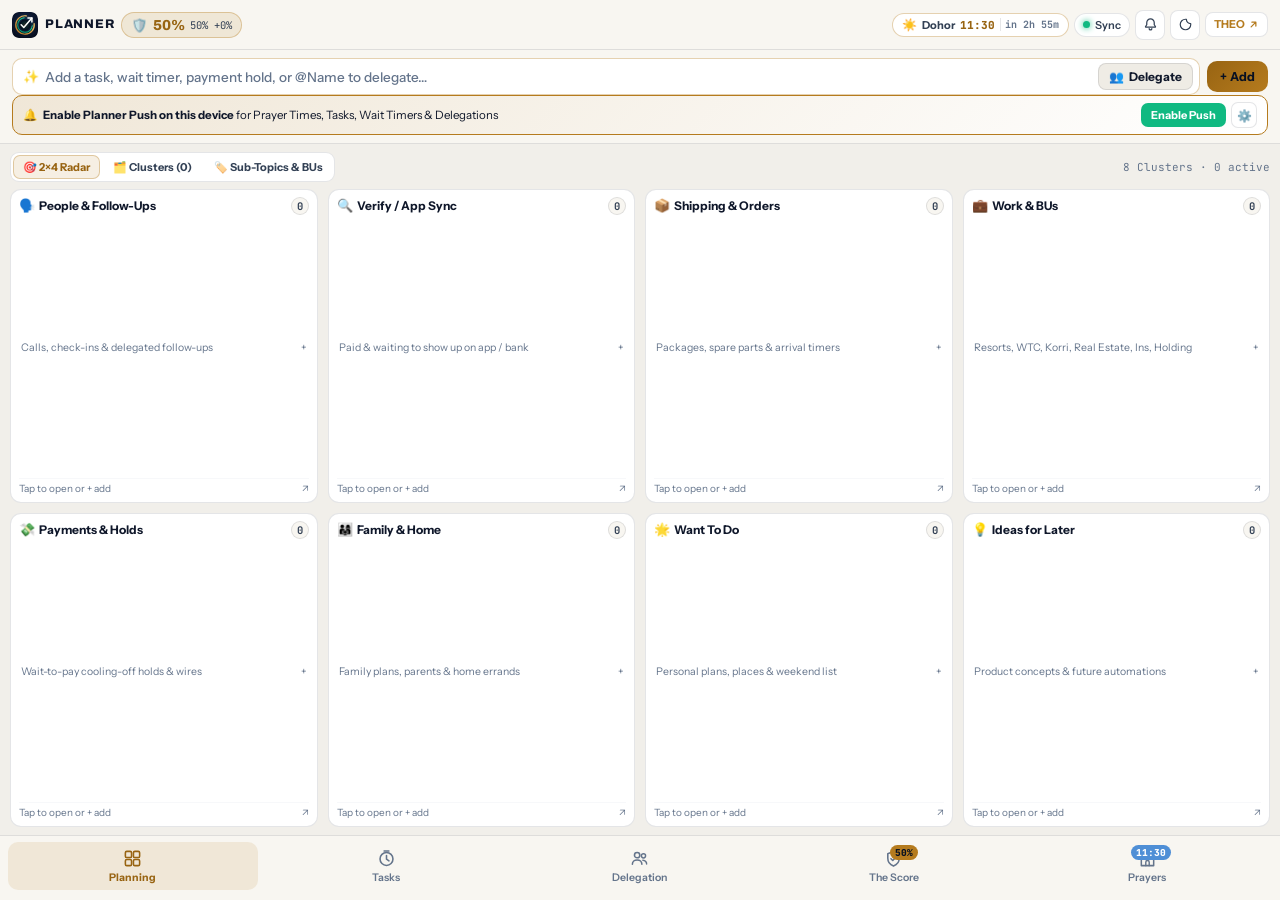
==== index.html @ 639e79af "v15: user-friendly Delegate sheet & button, remove top score habit strip, purge demo roster & sample" ====
<!doctype html>
<html lang="en" data-theme="light">
<head>
  <meta charset="utf-8">
  <meta name="viewport" content="width=device-width,initial-scale=1,maximum-scale=1,user-scalable=no,viewport-fit=cover">
  <meta name="theme-color" content="#F8F6F1" id="meta-theme-color">
  <meta name="apple-mobile-web-app-capable" content="yes">
  <meta name="apple-mobile-web-app-status-bar-style" content="black-translucent">
  <meta name="apple-mobile-web-app-title" content="Planner">
  <meta name="description" content="Planner — Standalone Executive &amp; Personal PWA for Planning, Tasks &amp; Wait Timers, BHFIRMS Delegation, Daily 100% Score &amp; Shia Prayer Times.">
  <title>Planner — Planning, Tasks, Delegation, Score &amp; Prayer Times</title>
  <link rel="manifest" href="manifest.json?v=15">
  <link rel="icon" type="image/svg+xml" href="icon.svg?v=15">
  <link rel="apple-touch-icon" href="icon-180.png?v=15">
  <link rel="preconnect" href="https://fonts.googleapis.com">
  <link rel="preconnect" href="https://fonts.gstatic.com" crossorigin>
  <link href="https://fonts.googleapis.com/css2?family=Archivo:wght@700;800&family=Instrument+Sans:wght@400;500;600;700&family=JetBrains+Mono:wght@400;500;600&display=swap" rel="stylesheet">
  <link rel="stylesheet" href="css/command.css?v=15">
  <script id="pre">
    (() => {
      try {
        const d = document.documentElement;
        const t = localStorage.getItem('theo_cmd_theme_v2') === 'dark' ? 'dark' : 'light';
        d.setAttribute('data-theme', t);
        const m = document.getElementById('meta-theme-color');
        if (m) m.setAttribute('content', t === 'light' ? '#F8F6F1' : '#0B162C');
        if ((window.navigator && window.navigator.standalone) || (window.matchMedia && window.matchMedia('(display-mode: standalone)').matches)) {
          d.classList.add('ios-standalone');
        }
      } catch (e) {}
    })();
  </script>
</head>
<body>
  <!-- ISOLATED STAFF DELEGATION PORTAL (Only shown when opened with ?task=...&token=...) -->
  <div id="staff-portal-root" class="staff-portal-root" hidden></div>

  <!-- EXECUTIVE OWNER APP SHELL -->
  <div id="owner-app-shell" class="cmd-shell">
    <!-- Pinned Top HUD Ribbon -->
    <header class="hud-ribbon" id="hud-ribbon">
      <div class="hud-left">
        <img src="icon.svg?v=15" alt="Planner" class="hud-logo">
        <div class="hud-brand-copy">
          <span class="hud-brand-name">PLANNER</span>
        </div>
        <button type="button" class="hud-score-pill" id="hud-score-btn" title="Tap to open The Score (100-Point Discipline Ledger)">
          <span class="hud-shield">🛡️</span>
          <strong class="hud-score-val tabular" id="hud-score-val">50%</strong>
          <span class="hud-score-delta tabular" id="hud-score-delta">Base 50%</span>
        </button>
      </div>

      <div class="hud-right">
        <button type="button" class="hud-prayer-pill" id="btn-prayer-hud" title="Open Shia Prayer Times (Fajr, Dohor, Maghrib) &amp; Location Alerts">
          <span class="prayer-hud-icon" id="prayer-hud-icon">🕌</span>
          <span class="prayer-hud-name" id="prayer-hud-name">Prayer</span>
          <strong class="prayer-hud-time tabular" id="prayer-hud-time">--:--</strong>
          <span class="prayer-hud-cd tabular" id="prayer-hud-cd"></span>
        </button>
        <button type="button" class="hud-sync-pill" id="btn-sync-now" title="Sync with Cloud Relay &amp; Workstation Bridge">
          <span class="sync-dot" id="sync-dot"></span>
          <span id="sync-label">Sync</span>
        </button>
        <button type="button" class="hud-icon-btn" id="btn-push-toggle" title="Enable Lock-Screen Web Push Notifications for Planner" aria-label="Push Notifications">
          <svg viewBox="0 0 20 20"><path d="M10 2.5a5 5 0 0 0-5 5v2.8l-1.6 2.4a.6.6 0 0 0 .5.9h12.2a.6.6 0 0 0 .5-.9L15 10.3V7.5a5 5 0 0 0-5-5zm-1.8 13a1.8 1.8 0 0 0 3.6 0" fill="none" stroke="currentColor" stroke-width="1.65" stroke-linecap="round" stroke-linejoin="round"/></svg>
          <span class="push-dot" id="push-dot" hidden></span>
        </button>
        <button type="button" class="hud-icon-btn" id="btn-theme-toggle" title="Toggle Dark / Light Theme" aria-label="Toggle Theme">
          <svg viewBox="0 0 20 20"><path d="M10 3a7 7 0 1 0 7 7c0-.4-.04-.8-.1-1.2A5.5 5.5 0 0 1 11.2 3.1C10.8 3.04 10.4 3 10 3z" fill="none" stroke="currentColor" stroke-width="1.6" stroke-linejoin="round"/></svg>
        </button>
        <a href="https://husseinbdeir.github.io/theo/" target="_blank" rel="noopener" class="hud-theo-link" id="link-theo-workbench" title="Open THEO AI Session Workbench (separate PWA)">
          <span>THEO</span>
          <svg viewBox="0 0 14 14"><path d="M4 10l6-6M5 4h5v5" fill="none" stroke="currentColor" stroke-width="1.6" stroke-linecap="round" stroke-linejoin="round"/></svg>
        </a>
      </div>
    </header>

    <!-- Pinned Single-Line Universal Brain-Dump & Delegate Bar -->
    <section class="capture-bar-wrap" id="capture-bar-wrap">
      <form class="capture-form" id="capture-form" autocomplete="off">
        <div class="capture-input-shell">
          <span class="capture-spark">✨</span>
          <input
            type="text"
            id="capture-input"
            class="capture-input"
            placeholder="Add a task, wait timer, payment hold, or @Name to delegate…"
          >
          <div class="capture-delegate-group" id="capture-delegate-group">
            <button type="button" class="capture-delegate-btn" id="btn-pick-assignee" title="Delegate task to someone">
              <span id="capture-assignee-icon">👥</span>
              <span id="capture-assignee-label">Delegate</span>
            </button>
            <button type="button" class="capture-delegate-clear" id="btn-clear-assignee" title="Clear selected person" aria-label="Clear assignee" hidden>✕</button>
          </div>
        </div>
        <button type="submit" class="capture-submit-btn" id="capture-submit-btn">+ Add</button>
      </form>

      <!-- Collapsible Live AI Auto-Classifier Drawer (Zero height when input is empty) -->
      <div class="live-advisor-drawer" id="live-advisor-drawer" hidden></div>

      <!-- Compact 1-Tap Device Push Activation Banner (Only shown when this device has not armed Planner Push yet) -->
      <div class="planner-push-banner" id="planner-push-banner" hidden>
        <div class="planner-push-banner-copy">
          <span>🔔</span>
          <span><strong>Enable Planner Push on this device</strong> for Prayer Times, Tasks, Wait Timers &amp; Delegations</span>
        </div>
        <div class="planner-push-banner-actions">
          <button type="button" class="planner-push-activate-btn" id="btn-banner-enable-push">Enable Push</button>
          <button type="button" class="planner-push-center-btn" id="btn-banner-notif-center" title="Open Notification Control Center">⚙️</button>
        </div>
      </div>
    </section>

    <!-- Main Viewport Stage (5 Dedicated Pillars) -->
    <main class="cmd-stage" id="cmd-stage">
      <!-- TAB 1: PLANNING (2x4 Zero-Scroll 8-Cluster Bento Radar + Cluster/Sub-Topic Board) -->
      <section class="cmd-view active" id="view-planning" data-view="planning"></section>

      <!-- TAB 2: TASKS (All Active Tasks, Ready Now, Wait Timers, Verify, Shipping, Payment Holds, Recurring, Ideas) -->
      <section class="cmd-view" id="view-tasks" data-view="tasks" hidden></section>

      <!-- TAB 3: DELEGATION (BHFIRMS Organizational Delegation, Team Roster & Live WhatsApp Status Matrix) -->
      <section class="cmd-view" id="view-delegated" data-view="delegated" hidden></section>

      <!-- TAB 4: THE SCORE (Daily 100-Point Personal Discipline Ledger — 5 Do's & 5 Don'ts starting at 50% + 7-Day Trend) -->
      <section class="cmd-view" id="view-score" data-view="score" hidden></section>

      <!-- TAB 5: PRAYING TIMES (Dedicated Shia Ja'fari Astronomical Prayer Times — Fajr, Dohor, Maghrib, GPS & 7-Day Schedule) -->
      <section class="cmd-view" id="view-prayers" data-view="prayers" hidden></section>
    </main>

    <!-- Dedicated 5-Tab Bottom Navigation Dock (Planning · Tasks · Delegation · The Score · Prayers) -->
    <nav class="cmd-bottom-dock" id="cmd-bottom-dock" aria-label="Primary Command Navigation">
      <button type="button" class="cmd-dock-btn active" data-tab="planning">
        <svg viewBox="0 0 20 20"><rect x="2.5" y="2.5" width="6.5" height="6.5" rx="1.5" fill="none" stroke="currentColor" stroke-width="1.65"/><rect x="11" y="2.5" width="6.5" height="6.5" rx="1.5" fill="none" stroke="currentColor" stroke-width="1.65"/><rect x="2.5" y="11" width="6.5" height="6.5" rx="1.5" fill="none" stroke="currentColor" stroke-width="1.65"/><rect x="11" y="11" width="6.5" height="6.5" rx="1.5" fill="none" stroke="currentColor" stroke-width="1.65"/></svg>
        <span>Planning</span>
        <span class="dock-pill brass tabular" id="dock-badge-planning" hidden>0</span>
      </button>
      <button type="button" class="cmd-dock-btn" data-tab="tasks">
        <svg viewBox="0 0 20 20"><circle cx="10" cy="10.5" r="6.8" fill="none" stroke="currentColor" stroke-width="1.65"/><path d="M10 6.8v3.9l2.6 1.8M7.5 2.2h5" fill="none" stroke="currentColor" stroke-width="1.65" stroke-linecap="round"/></svg>
        <span>Tasks</span>
        <span class="dock-pill amber tabular" id="dock-badge-tasks" hidden>0</span>
      </button>
      <button type="button" class="cmd-dock-btn" data-tab="delegated">
        <svg viewBox="0 0 20 20"><circle cx="7.5" cy="6.5" r="2.8" fill="none" stroke="currentColor" stroke-width="1.65"/><path d="M2.5 16c0-2.6 2.2-4.5 5-4.5s5 1.9 5 4.5" fill="none" stroke="currentColor" stroke-width="1.65" stroke-linecap="round"/><circle cx="14.2" cy="7.2" r="2.2" fill="none" stroke="currentColor" stroke-width="1.5"/><path d="M13.5 11.8c2.2.3 4 1.8 4 4" fill="none" stroke="currentColor" stroke-width="1.5" stroke-linecap="round"/></svg>
        <span>Delegation</span>
        <span class="dock-pill emerald tabular" id="dock-badge-delegated" hidden>0</span>
      </button>
      <button type="button" class="cmd-dock-btn" data-tab="score">
        <svg viewBox="0 0 20 20"><path d="M10 2.5l6 2.5v4.8c0 4.2-2.6 6.9-6 8.2-3.4-1.3-6-4-6-8.2V5l6-2.5z" fill="none" stroke="currentColor" stroke-width="1.65" stroke-linejoin="round"/><path d="M7.3 10.2l1.9 1.9 3.6-3.7" fill="none" stroke="currentColor" stroke-width="1.65" stroke-linecap="round" stroke-linejoin="round"/></svg>
        <span>The Score</span>
        <span class="dock-pill brass tabular" id="dock-badge-score">50%</span>
      </button>
      <button type="button" class="cmd-dock-btn" data-tab="prayers">
        <svg viewBox="0 0 20 20"><path d="M10 2.5c2.2 2 3.8 3.9 3.8 5.8v2.2h2.7v7H3.5v-7h2.7V8.3C6.2 6.4 7.8 4.5 10 2.5z" fill="none" stroke="currentColor" stroke-width="1.6" stroke-linejoin="round"/><path d="M8.2 17.5v-3.6a1.8 1.8 0 0 1 3.6 0v3.6" fill="none" stroke="currentColor" stroke-width="1.5" stroke-linecap="round"/></svg>
        <span>Prayers</span>
        <span class="dock-pill steel tabular" id="dock-badge-prayers">--:--</span>
      </button>
    </nav>
  </div>

  <!-- Slide-Up Sheet Modal (Cluster Drilldown & Team Roster Manager) -->
  <div class="sheet-backdrop" id="sheet-backdrop" hidden>
    <div class="sheet-dialog" id="sheet-dialog">
      <div class="sheet-header">
        <div class="sheet-title-wrap" id="sheet-title-wrap"></div>
        <button type="button" class="sheet-close-btn" id="sheet-close-btn">✕</button>
      </div>
      <div class="sheet-body" id="sheet-body"></div>
    </div>
  </div>

  <!-- Toast Stack -->
  <div class="toast-stack" id="toast-stack" aria-live="polite"></div>

  <script src="js/endpoints.js?v=15"></script>
  <script src="js/app.js?v=15"></script>
</body>
</html>
---- css/command.css ----
/* ============================================================================
   THEO COMMAND — ZERO-SCROLL EXECUTIVE RADAR, DELEGATION & 100% DISCIPLINE
   ============================================================================ */

:root,
html[data-theme="light"] {
  --bg-deep: #F1EFEA;
  --bg-ink: #F8F6F1;
  --bg-card: #FFFFFF;
  --bg-elevated: #EFECE5;
  --bg-glass: rgba(255, 255, 255, 0.94);
  --text-primary: #0F172A;
  --text-secondary: #334155;
  --text-muted: #64748B;
  --brass: #B57B1E;
  --brass-bright: #986412;
  --brass-glow: rgba(181, 123, 30, 0.12);
  --emerald: #10B981;
  --emerald-soft: rgba(16, 185, 129, 0.16);
  --amber: #F59E0B;
  --amber-soft: rgba(245, 158, 11, 0.16);
  --crimson: #EF4444;
  --crimson-soft: rgba(239, 68, 68, 0.16);
  --steel: #4F8FD6;
  --steel-soft: rgba(79, 143, 214, 0.16);
  --purple: #A855F7;
  --border-subtle: rgba(15, 23, 42, 0.11);
  --border-strong: rgba(181, 123, 30, 0.35);
  --shadow-sm: 0 2px 10px rgba(15, 23, 42, 0.06);
  --shadow-lg: 0 12px 32px rgba(15, 23, 42, 0.15);
  --dock-h: 76px;
}

html[data-theme="dark"] {
  --bg-deep: #060D1C;
  --bg-ink: #0B162C;
  --bg-card: #101F3C;
  --bg-elevated: #16294D;
  --bg-glass: rgba(16, 31, 60, 0.92);
  --text-primary: #F8FAFC;
  --text-secondary: #CBD5E1;
  --text-muted: #7E92B2;
  --brass: #D9A54A;
  --brass-bright: #F2C46D;
  --brass-glow: rgba(217, 165, 74, 0.16);
  --border-subtle: rgba(148, 163, 184, 0.14);
  --border-strong: rgba(217, 165, 74, 0.36);
  --shadow-sm: 0 4px 14px rgba(0, 0, 0, 0.28);
  --shadow-lg: 0 14px 38px rgba(0, 0, 0, 0.48);
}

*, *::before, *::after {
  box-sizing: border-box;
  margin: 0;
  padding: 0;
  -webkit-tap-highlight-color: transparent;
}

[hidden], .hidden {
  display: none !important;
}

html, body {
  width: 100%;
  height: 100vh;
  min-height: 100vh;
  overflow: hidden;
  background: var(--bg-ink);
  color: var(--text-primary);
  font-family: 'Instrument Sans', -apple-system, BlinkMacSystemFont, sans-serif;
  font-size: 14px;
  line-height: 1.35;
  -webkit-font-smoothing: antialiased;
}

@media not all and (display-mode: standalone) {
  html:not(.ios-standalone),
  html:not(.ios-standalone) body,
  html:not(.ios-standalone) .cmd-shell {
    height: 100dvh;
    min-height: 100dvh;
  }
}

html.ios-standalone,
html.ios-standalone body,
html.ios-standalone .cmd-shell {
  height: 100vh !important;
  min-height: 100vh !important;
  max-height: 100vh !important;
}

button, input, select, textarea {
  font-family: inherit;
  color: inherit;
  background: none;
  border: none;
  outline: none;
}

button {
  cursor: pointer;
}

.tabular, .mono {
  font-family: 'JetBrains Mono', ui-monospace, monospace;
  font-variant-numeric: tabular-nums;
}

/* ============================================================================
   FULL-BLEED SHELL & PINNED 52PX TOP DISCIPLINE HUD RIBBON
   ============================================================================ */

.cmd-shell {
  position: fixed;
  top: 0;
  left: 0;
  right: 0;
  width: 100%;
  height: 100vh;
  min-height: 100vh;
  display: flex;
  flex-direction: column;
  background: var(--bg-deep);
  overflow: hidden;
}

.hud-ribbon {
  flex: 0 0 auto;
  min-height: 50px;
  padding: max(6px, env(safe-area-inset-top, 6px)) 12px 6px 12px;
  background: var(--bg-ink);
  border-bottom: 1px solid var(--border-subtle);
  display: flex;
  align-items: center;
  justify-content: space-between;
  gap: 8px;
  z-index: 20;
}

.hud-left {
  display: flex;
  align-items: center;
  gap: 7px;
  flex-shrink: 0;
}

.hud-logo {
  width: 26px;
  height: 26px;
  border-radius: 7px;
}

.hud-brand-copy {
  display: inline-flex;
  align-items: center;
}

.hud-brand-name {
  font-family: 'Archivo', sans-serif;
  font-size: 12.5px;
  font-weight: 800;
  letter-spacing: 0.06em;
  color: var(--text-primary);
}

@media (max-width: 720px) {
  .hud-brand-copy {
    display: none;
  }
}

.hud-score-pill {
  display: inline-flex;
  align-items: center;
  gap: 5px;
  padding: 4px 9px;
  border-radius: 999px;
  background: var(--brass-glow);
  border: 1px solid var(--border-strong);
  transition: transform 0.12s ease;
}

.hud-score-pill:active {
  transform: scale(0.97);
}

.hud-score-val {
  font-family: 'Archivo', sans-serif;
  font-size: 14.5px;
  font-weight: 800;
  color: var(--brass-bright);
}

.hud-score-delta {
  font-size: 10.5px;
  color: var(--text-secondary);
}

/* 10-Chip Horizontal Quick-Toggle Habit Strip */
.hud-habit-strip {
  display: flex;
  align-items: center;
  gap: 4px;
  overflow-x: auto;
  scrollbar-width: none;
  flex: 1;
  min-width: 0;
  padding: 2px 0;
}

.hud-habit-strip::-webkit-scrollbar {
  display: none;
}

.hud-habit-chip {
  flex-shrink: 0;
  display: inline-flex;
  align-items: center;
  gap: 3px;
  padding: 3px 7px;
  border-radius: 7px;
  background: var(--bg-card);
  border: 1px solid var(--border-subtle);
  font-size: 11px;
  font-weight: 600;
  color: var(--text-secondary);
  transition: all 0.12s ease;
  user-select: none;
}

.hud-habit-chip:hover {
  border-color: var(--brass);
}

.hud-habit-chip.do-full {
  background: var(--emerald-soft);
  border-color: var(--emerald);
  color: var(--emerald);
}

.hud-habit-chip.do-half {
  background: var(--amber-soft);
  border-color: var(--amber);
  color: var(--amber);
}

.hud-habit-chip.dont-kept {
  border-color: rgba(16, 185, 129, 0.28);
}

.hud-habit-chip.dont-half {
  background: var(--amber-soft);
  border-color: var(--amber);
  color: var(--amber);
}

.hud-habit-chip.dont-slip {
  background: var(--crimson-soft);
  border-color: var(--crimson);
  color: var(--crimson);
}

.hud-divider {
  width: 1px;
  height: 18px;
  background: var(--border-subtle);
  flex-shrink: 0;
  margin: 0 2px;
}

.hud-right {
  display: flex;
  align-items: center;
  gap: 5px;
  flex-shrink: 0;
}

.hud-prayer-pill {
  display: inline-flex;
  align-items: center;
  gap: 5px;
  padding: 4px 9px;
  border-radius: 999px;
  background: var(--bg-card);
  border: 1px solid var(--border-strong);
  font-size: 11px;
  font-weight: 700;
  color: var(--text-primary);
  transition: all 0.14s ease;
  white-space: nowrap;
}

.hud-prayer-pill:hover {
  border-color: var(--brass-bright);
  background: var(--brass-glow);
}

.hud-prayer-pill.prayer-active-now {
  background: var(--emerald-soft);
  border-color: var(--emerald);
  color: var(--emerald);
  box-shadow: 0 0 10px rgba(16, 185, 129, 0.22);
}

.hud-prayer-pill.prayer-imminent {
  background: var(--amber-soft);
  border-color: var(--amber);
}

.prayer-hud-icon {
  font-size: 12px;
  line-height: 1;
}

.prayer-hud-name {
  font-weight: 700;
  color: var(--text-secondary);
}

.hud-prayer-pill.prayer-active-now .prayer-hud-name,
.hud-prayer-pill.prayer-active-now .prayer-hud-time {
  color: var(--emerald);
}

.prayer-hud-time {
  color: var(--brass-bright);
  font-weight: 800;
}

.prayer-hud-cd {
  font-size: 10px;
  color: var(--text-muted);
  padding-left: 4px;
  border-left: 1px solid var(--border-subtle);
}

@media (max-width: 640px) {
  .hud-score-delta {
    display: none;
  }
  .prayer-hud-cd {
    display: none;
  }
  .hud-prayer-pill {
    padding: 4px 7px;
    gap: 4px;
  }
  .hud-sync-pill {
    padding: 4px 6px;
  }
  #sync-label {
    display: none;
  }
}

.hud-sync-pill {
  display: inline-flex;
  align-items: center;
  gap: 5px;
  padding: 4px 8px;
  border-radius: 999px;
  background: var(--bg-card);
  border: 1px solid var(--border-subtle);
  font-size: 11px;
  font-weight: 600;
  color: var(--text-secondary);
}

.sync-dot {
  width: 7px;
  height: 7px;
  border-radius: 50%;
  background: var(--emerald);
  box-shadow: 0 0 6px var(--emerald);
}

.sync-dot.cloud {
  background: var(--brass);
  box-shadow: 0 0 6px var(--brass);
}

.hud-icon-btn {
  position: relative;
  width: 30px;
  height: 30px;
  border-radius: 8px;
  background: var(--bg-card);
  border: 1px solid var(--border-subtle);
  display: inline-flex;
  align-items: center;
  justify-content: center;
  color: var(--text-secondary);
}

.hud-icon-btn svg {
  width: 15px;
  height: 15px;
}

.push-dot {
  position: absolute;
  top: 4px;
  right: 4px;
  width: 6px;
  height: 6px;
  border-radius: 50%;
  background: var(--brass);
}

.hud-theo-link {
  display: inline-flex;
  align-items: center;
  gap: 3px;
  padding: 4px 8px;
  border-radius: 8px;
  background: var(--bg-card);
  border: 1px solid var(--border-subtle);
  color: var(--brass);
  font-size: 11px;
  font-weight: 700;
  text-decoration: none;
}

.hud-theo-link svg {
  width: 11px;
  height: 11px;
}

/* ============================================================================
   PINNED SINGLE-LINE UNIVERSAL BRAIN-DUMP & @DELEGATE BAR
   ============================================================================ */

.capture-bar-wrap {
  flex: 0 0 auto;
  padding: 8px 12px;
  background: var(--bg-ink);
  border-bottom: 1px solid var(--border-subtle);
  z-index: 18;
}

.capture-form {
  display: flex;
  align-items: center;
  gap: 7px;
}

.capture-input-shell {
  flex: 1;
  min-width: 0;
  display: flex;
  align-items: center;
  gap: 6px;
  padding: 4px 6px 4px 10px;
  border-radius: 10px;
  background: var(--bg-card);
  border: 1px solid var(--border-strong);
  transition: border-color 0.14s ease, box-shadow 0.14s ease;
}

.capture-input-shell:focus-within {
  border-color: var(--brass-bright);
  box-shadow: 0 0 0 2px var(--brass-glow);
}

.capture-spark {
  font-size: 13px;
  flex-shrink: 0;
}

.capture-input {
  flex: 1;
  min-width: 0;
  font-size: 13.5px;
  font-weight: 500;
  color: var(--text-primary);
  padding: 4px 0;
}

.capture-input::placeholder {
  color: var(--text-muted);
}

.capture-delegate-group {
  flex-shrink: 0;
  display: inline-flex;
  align-items: center;
  gap: 3px;
}

.capture-delegate-btn {
  flex-shrink: 0;
  display: inline-flex;
  align-items: center;
  gap: 5px;
  padding: 5px 10px;
  border-radius: 8px;
  background: var(--bg-elevated);
  border: 1px solid var(--border-subtle);
  font-size: 12px;
  font-weight: 700;
  color: var(--text-primary);
  transition: all 0.14s ease;
}

.capture-delegate-btn:hover {
  border-color: var(--brass);
}

.capture-delegate-btn.active {
  background: var(--emerald-soft);
  border-color: var(--emerald);
  color: var(--emerald);
}

.capture-delegate-clear {
  width: 24px;
  height: 24px;
  border-radius: 7px;
  background: var(--emerald-soft);
  border: 1px solid var(--emerald);
  color: var(--emerald);
  font-size: 11px;
  font-weight: 800;
  display: inline-flex;
  align-items: center;
  justify-content: center;
  flex-shrink: 0;
}

.capture-submit-btn {
  flex-shrink: 0;
  padding: 8px 13px;
  border-radius: 10px;
  background: linear-gradient(135deg, var(--brass-bright), var(--brass));
  color: #071022;
  font-size: 12.5px;
  font-weight: 800;
  letter-spacing: 0.01em;
}

/* Live Auto-Classifier Drawer */
.live-advisor-drawer {
  margin-top: 7px;
  padding: 9px 11px;
  border-radius: 10px;
  background: var(--bg-card);
  border: 1px solid var(--border-strong);
  display: flex;
  flex-direction: column;
  gap: 7px;
  box-shadow: var(--shadow-sm);
}

.live-advisor-drawer[hidden] {
  display: none !important;
}

.advisor-top-row {
  display: flex;
  align-items: center;
  justify-content: space-between;
  gap: 8px;
  flex-wrap: wrap;
}

.advisor-detected-badges {
  display: flex;
  align-items: center;
  gap: 5px;
  flex-wrap: wrap;
}

.advisor-chip-strip {
  display: flex;
  align-items: center;
  gap: 5px;
  overflow-x: auto;
  scrollbar-width: none;
  padding-bottom: 2px;
}

.advisor-chip-strip::-webkit-scrollbar {
  display: none;
}

.mini-chip {
  flex-shrink: 0;
  padding: 3px 8px;
  border-radius: 6px;
  background: var(--bg-ink);
  border: 1px solid var(--border-subtle);
  font-size: 11px;
  font-weight: 600;
  color: var(--text-secondary);
}

.mini-chip.active {
  background: var(--brass-glow);
  border-color: var(--brass);
  color: var(--brass-bright);
}

.mini-chip.wa-btn {
  background: var(--emerald);
  border-color: var(--emerald);
  color: #04130D;
  font-weight: 800;
}

/* ============================================================================
   MAIN STAGE & ZERO-SCROLL 2X4 BENTO RADAR GRID
   ============================================================================ */

.cmd-stage {
  flex: 1;
  min-height: 0;
  overflow-y: auto;
  overflow-x: hidden;
  -webkit-overflow-scrolling: touch;
  padding: 8px 10px;
  display: flex;
  flex-direction: column;
}

.cmd-view {
  flex: 1 0 auto;
  min-height: 0;
  display: flex;
  flex-direction: column;
  gap: 7px;
}

#view-planning.cmd-view.is-radar-mode {
  flex: 1 1 0%;
  height: 100%;
}

.planning-toolbar {
  flex: 0 0 auto;
  display: flex;
  align-items: center;
  justify-content: space-between;
  gap: 6px;
  flex-wrap: wrap;
}

.planning-mode-seg {
  display: inline-flex;
  align-items: center;
  gap: 4px;
  padding: 2px;
  border-radius: 9px;
  background: var(--bg-card);
  border: 1px solid var(--border-subtle);
}

.planning-mode-btn {
  padding: 4px 9px;
  border-radius: 7px;
  font-size: 11px;
  font-weight: 700;
  color: var(--text-secondary);
  white-space: nowrap;
}

.planning-mode-btn.active {
  background: var(--brass-glow);
  color: var(--brass-bright);
  border: 1px solid var(--border-strong);
}

.cmd-view[hidden] {
  display: none !important;
}

/* Urgent / Ready Action Strip at top of Radar */
.radar-urgent-strip {
  flex: 0 0 auto;
  display: flex;
  align-items: center;
  gap: 6px;
  overflow-x: auto;
  scrollbar-width: none;
  padding: 5px 8px;
  border-radius: 9px;
  background: linear-gradient(90deg, rgba(16, 185, 129, 0.16), rgba(217, 165, 74, 0.12));
  border: 1px solid rgba(16, 185, 129, 0.42);
}

.radar-urgent-strip::-webkit-scrollbar {
  display: none;
}

.urgent-pill-item {
  flex-shrink: 0;
  display: inline-flex;
  align-items: center;
  gap: 5px;
  padding: 2px 7px;
  border-radius: 6px;
  background: var(--bg-ink);
  border: 1px solid var(--border-subtle);
  font-size: 11px;
  font-weight: 600;
}

/* 2x4 Bento Radar Grid — Fits all 8 clusters in viewport! */
.bento-radar-grid {
  flex: 1;
  min-height: 0;
  display: grid;
  grid-template-columns: repeat(2, minmax(0, 1fr));
  grid-template-rows: repeat(4, minmax(70px, 1fr));
  gap: 6px;
}

@media (min-width: 1024px) {
  .bento-radar-grid {
    grid-template-columns: repeat(4, minmax(0, 1fr));
    grid-template-rows: repeat(2, minmax(120px, 1fr));
    gap: 10px;
  }
}

.bento-tile {
  background: var(--bg-card);
  border: 1px solid var(--border-subtle);
  border-radius: 11px;
  padding: 7px 8px;
  display: flex;
  flex-direction: column;
  justify-content: flex-start;
  min-width: 0;
  min-height: 70px;
  overflow: hidden;
  cursor: pointer;
  transition: border-color 0.14s ease, transform 0.12s ease;
  position: relative;
}

.bento-tile:hover {
  border-color: var(--brass);
}

.bento-tile:active {
  transform: scale(0.99);
}

.bento-tile.has-matured {
  border-color: var(--emerald);
  background: linear-gradient(155deg, rgba(16, 185, 129, 0.09), var(--bg-card));
}

.bento-tile.has-overdue {
  border-color: var(--crimson);
  background: linear-gradient(155deg, rgba(239, 68, 68, 0.09), var(--bg-card));
}

.bento-head {
  display: flex;
  align-items: center;
  justify-content: space-between;
  gap: 4px;
  margin-bottom: 4px;
  flex-shrink: 0;
}

.bento-title-wrap {
  display: flex;
  align-items: center;
  gap: 4px;
  min-width: 0;
}

.bento-icon {
  font-size: 13px;
  flex-shrink: 0;
}

.bento-title {
  font-size: 12px;
  font-weight: 800;
  color: var(--text-primary);
  white-space: nowrap;
  overflow: hidden;
  text-overflow: ellipsis;
}

.bento-count-wrap {
  display: flex;
  align-items: center;
  gap: 3px;
  flex-shrink: 0;
}

.bento-count {
  padding: 1px 5px;
  border-radius: 999px;
  background: var(--bg-ink);
  border: 1px solid var(--border-subtle);
  font-size: 10.5px;
  font-weight: 700;
  color: var(--text-secondary);
}

.bento-count.active {
  background: var(--brass-glow);
  border-color: var(--border-strong);
  color: var(--brass-bright);
}

.bento-count.matured {
  background: var(--emerald-soft);
  border-color: var(--emerald);
  color: var(--emerald);
}

.bento-items {
  flex: 1;
  min-height: 0;
  display: flex;
  flex-direction: column;
  gap: 3px;
  overflow: hidden;
}

.bento-micro-row {
  flex-shrink: 0;
  display: flex;
  align-items: center;
  gap: 4px;
  padding: 2.5px 5px;
  border-radius: 6px;
  background: var(--bg-ink);
  font-size: 11px;
  line-height: 1.25;
  min-width: 0;
}

.bento-micro-check {
  width: 14px;
  height: 14px;
  border-radius: 50%;
  border: 1.5px solid var(--text-muted);
  display: inline-flex;
  align-items: center;
  justify-content: center;
  font-size: 8.5px;
  color: transparent;
  flex-shrink: 0;
  transition: all 0.12s ease;
}

.bento-micro-check:hover {
  border-color: var(--emerald);
  color: var(--emerald);
}

.bento-micro-text {
  flex: 1;
  min-width: 0;
  white-space: nowrap;
  overflow: hidden;
  text-overflow: ellipsis;
  color: var(--text-primary);
  font-weight: 500;
}

.bento-micro-tag {
  flex-shrink: 0;
  font-size: 9.5px;
  font-weight: 600;
  padding: 1px 4px;
  border-radius: 4px;
  background: var(--bg-elevated);
  color: var(--brass-bright);
}

.bento-micro-tag.matured {
  background: var(--emerald-soft);
  color: var(--emerald);
}

.bento-empty {
  flex: 1;
  display: flex;
  align-items: center;
  justify-content: space-between;
  font-size: 10.5px;
  color: var(--text-muted);
  padding: 2px 2px;
}

.bento-foot {
  display: flex;
  align-items: center;
  justify-content: space-between;
  gap: 4px;
  margin-top: auto;
  padding-top: 3px;
  border-top: 1px solid rgba(148, 163, 184, 0.08);
  font-size: 10px;
  color: var(--text-muted);
  flex-shrink: 0;
}

@media (max-width: 640px) {
  .bento-foot {
    display: none;
  }
}

/* ============================================================================
   HORIZONTAL PILL SWITCHERS & COMPACT 44PX SINGLE-LINE TICKER ROWS
   ============================================================================ */

.view-filter-bar {
  flex: 0 0 auto;
  display: flex;
  align-items: center;
  justify-content: space-between;
  gap: 6px;
  flex-wrap: wrap;
}

.horiz-pill-strip {
  flex: 0 0 auto;
  display: flex;
  align-items: center;
  gap: 6px;
  overflow-x: auto;
  scrollbar-width: none;
  padding: 2px 0;
  width: 100%;
  min-width: 0;
}

.horiz-pill-strip::-webkit-scrollbar {
  display: none;
}

.filter-pill {
  flex-shrink: 0;
  display: inline-flex;
  align-items: center;
  gap: 5px;
  padding: 5px 10px;
  border-radius: 999px;
  background: var(--bg-card);
  border: 1px solid var(--border-subtle);
  font-size: 11.5px;
  font-weight: 600;
  color: var(--text-secondary);
}

.filter-pill.active {
  background: var(--brass-glow);
  border-color: var(--brass);
  color: var(--brass-bright);
  font-weight: 700;
}

.ticker-list {
  flex: 0 0 auto;
  display: flex;
  flex-direction: column;
  gap: 6px;
  padding-bottom: 18px;
}

.ticker-group-header {
  flex: 0 0 auto;
  display: flex;
  align-items: center;
  justify-content: space-between;
  gap: 8px;
  padding: 6px 4px 2px 4px;
  font-size: 11px;
  font-weight: 800;
  text-transform: uppercase;
  letter-spacing: 0.04em;
  color: var(--brass);
}

/* 44px Compact Single-Line Ticker Row — NEVER flex-shrink! */
.ticker-row-card {
  flex: 0 0 auto;
  border-radius: 10px;
  background: var(--bg-card);
  border: 1px solid var(--border-subtle);
  overflow: hidden;
  transition: border-color 0.12s ease;
}

.ticker-row-card.matured {
  border-color: var(--emerald);
}

.ticker-row-card.holding {
  border-color: rgba(217, 165, 74, 0.38);
}

.ticker-row-card.overdue {
  border-color: var(--crimson);
}

.ticker-row-card.completed {
  opacity: 0.58;
}

.ticker-main-line {
  min-height: 44px;
  padding: 7px 10px;
  display: flex;
  align-items: center;
  gap: 8px;
  cursor: pointer;
}

.ticker-check-btn {
  width: 22px;
  height: 22px;
  border-radius: 50%;
  border: 2px solid var(--brass);
  display: inline-flex;
  align-items: center;
  justify-content: center;
  font-size: 11px;
  font-weight: 800;
  color: transparent;
  flex-shrink: 0;
  transition: all 0.12s ease;
}

.ticker-check-btn:hover,
.ticker-row-card.completed .ticker-check-btn {
  background: var(--emerald);
  border-color: var(--emerald);
  color: #04130D;
}

.ticker-title {
  flex: 1;
  min-width: 0;
  font-size: 13.5px;
  line-height: 1.3;
  font-weight: 600;
  color: var(--text-primary);
  white-space: nowrap;
  overflow: hidden;
  text-overflow: ellipsis;
}

.ticker-row-card.completed .ticker-title {
  text-decoration: line-through;
  color: var(--text-muted);
}

.ticker-row-card.expanded .ticker-title {
  white-space: normal;
}

.ticker-pills {
  display: flex;
  align-items: center;
  gap: 4px;
  flex-shrink: 0;
}

.t-pill {
  display: inline-flex;
  align-items: center;
  gap: 3px;
  padding: 2.5px 6.5px;
  border-radius: 6px;
  font-size: 10.5px;
  line-height: 1.2;
  font-weight: 600;
  background: var(--bg-ink);
  border: 1px solid var(--border-subtle);
  color: var(--text-secondary);
  white-space: nowrap;
}

.t-pill.person {
  background: rgba(79, 143, 214, 0.15);
  border-color: rgba(79, 143, 214, 0.35);
  color: #7DB5F5;
}

.t-pill.timer {
  background: var(--amber-soft);
  border-color: rgba(245, 158, 11, 0.35);
  color: var(--amber);
}

.t-pill.matured {
  background: var(--emerald-soft);
  border-color: rgba(16, 185, 129, 0.42);
  color: var(--emerald);
}

.t-pill.amt {
  background: var(--brass-glow);
  border-color: var(--border-strong);
  color: var(--brass-bright);
  font-family: 'JetBrains Mono', monospace;
}

/* Expandable 1-Line Action Drawer inside Ticker Row */
.ticker-action-drawer {
  padding: 7px 10px;
  background: var(--bg-ink);
  border-top: 1px solid var(--border-subtle);
  display: flex;
  align-items: center;
  justify-content: space-between;
  gap: 6px;
  flex-wrap: wrap;
}

.ticker-action-drawer[hidden] {
  display: none !important;
}

.ticker-act-btns {
  display: flex;
  align-items: center;
  gap: 5px;
  flex-wrap: wrap;
}

.t-act-btn {
  padding: 4px 9px;
  border-radius: 7px;
  background: var(--bg-card);
  border: 1px solid var(--border-subtle);
  font-size: 11.5px;
  font-weight: 600;
  color: var(--text-secondary);
}

.t-act-btn.primary {
  background: var(--emerald);
  border-color: var(--emerald);
  color: #04130D;
  font-weight: 700;
}

.t-act-btn.wa {
  background: rgba(16, 185, 129, 0.18);
  border-color: var(--emerald);
  color: var(--emerald);
  font-weight: 700;
}

.t-act-btn.danger:hover {
  border-color: var(--crimson);
  color: var(--crimson);
}

.ticker-progress-bar {
  height: 3px;
  background: rgba(148, 163, 184, 0.12);
  width: 100%;
}

.ticker-progress-fill {
  height: 100%;
  background: var(--brass);
}

/* ============================================================================
   TAB 5: 100% DAILY DISCIPLINE SCORECARD (COMPACT SIDE-BY-SIDE MATRIX)
   ============================================================================ */

.score-summary-card {
  flex: 0 0 auto;
  padding: 12px 14px;
  border-radius: 12px;
  background: var(--bg-card);
  border: 1px solid var(--border-strong);
  display: flex;
  flex-direction: column;
  gap: 8px;
}

.score-top-row {
  display: flex;
  align-items: center;
  justify-content: space-between;
  gap: 10px;
  flex-wrap: wrap;
}

.score-big-num {
  font-family: 'Archivo', sans-serif;
  font-size: 32px;
  font-weight: 800;
  line-height: 1;
}

.score-bar-track {
  height: 8px;
  border-radius: 999px;
  background: var(--bg-ink);
  overflow: hidden;
  position: relative;
}

.score-bar-fill {
  height: 100%;
  border-radius: 999px;
  transition: width 0.2s ease;
}

.score-week-strip {
  display: grid;
  grid-template-columns: repeat(7, minmax(0, 1fr));
  gap: 5px;
}

.week-day-pill {
  padding: 5px 4px;
  border-radius: 8px;
  background: var(--bg-ink);
  border: 1px solid var(--border-subtle);
  text-align: center;
  cursor: pointer;
}

.week-day-pill.active {
  border-color: var(--brass);
  background: var(--brass-glow);
}

.score-two-col {
  flex: 0 0 auto;
  display: grid;
  grid-template-columns: repeat(2, minmax(0, 1fr));
  gap: 8px;
  padding-bottom: 16px;
}

@media (max-width: 640px) {
  .score-two-col {
    grid-template-columns: 1fr;
  }
}

.habit-col-box {
  flex: 0 0 auto;
  padding: 10px 12px;
  border-radius: 12px;
  background: var(--bg-card);
  border: 1px solid var(--border-subtle);
  display: flex;
  flex-direction: column;
  gap: 6px;
}

.habit-compact-row {
  flex: 0 0 auto;
  display: flex;
  align-items: center;
  justify-content: space-between;
  gap: 8px;
  padding: 6px 8px;
  border-radius: 8px;
  background: var(--bg-ink);
}

.habit-seg-btns {
  display: inline-flex;
  gap: 3px;
  flex-shrink: 0;
}

.h-seg-btn {
  padding: 4px 7px;
  border-radius: 6px;
  background: var(--bg-card);
  border: 1px solid var(--border-subtle);
  font-size: 11px;
  font-weight: 700;
  color: var(--text-secondary);
}

.h-seg-btn.active-emerald {
  background: var(--emerald);
  border-color: var(--emerald);
  color: #04130D;
}

.h-seg-btn.active-amber {
  background: var(--amber);
  border-color: var(--amber);
  color: #1A0F00;
}

.h-seg-btn.active-crimson {
  background: var(--crimson);
  border-color: var(--crimson);
  color: #FFFFFF;
}

/* ============================================================================
   5-TAB BOTTOM NAVIGATION DOCK
   ============================================================================ */

.cmd-bottom-dock {
  position: relative;
  flex: 0 0 auto;
  width: 100%;
  min-height: 0;
  padding: 6px max(8px, env(safe-area-inset-left, 8px)) 22px max(8px, env(safe-area-inset-right, 8px));
  background: var(--bg-ink);
  border-top: 1px solid var(--border-subtle);
  display: grid;
  grid-template-columns: repeat(5, minmax(0, 1fr));
  gap: 4px;
  z-index: 40;
}

@media (min-width: 769px) {
  html:not(.ios-standalone) .cmd-bottom-dock {
    padding-bottom: 10px;
  }
}

.cmd-dock-btn {
  position: relative;
  display: flex;
  flex-direction: column;
  align-items: center;
  justify-content: center;
  gap: 3px;
  min-height: 48px;
  border-radius: 10px;
  color: var(--text-muted);
  font-size: 10.5px;
  font-weight: 600;
  transition: all 0.14s ease;
}

@media (max-width: 768px) {
  input[type="text"],
  input[type="search"],
  input[type="tel"],
  input[type="url"],
  select,
  textarea {
    font-size: 16px !important;
  }
}

.cmd-dock-btn svg {
  width: 19px;
  height: 19px;
}

.cmd-dock-btn.active {
  background: var(--brass-glow);
  color: var(--brass-bright);
  font-weight: 700;
}

.dock-pill {
  position: absolute;
  top: 3px;
  right: calc(50% - 24px);
  padding: 0 5px;
  border-radius: 999px;
  font-size: 9.5px;
  font-weight: 800;
  line-height: 15px;
}

.dock-pill.brass {
  background: var(--brass);
  color: #071022;
}

.dock-pill.amber {
  background: var(--amber);
  color: #1A0F00;
}

.dock-pill.emerald {
  background: var(--emerald);
  color: #04130D;
}

.dock-pill.steel {
  background: var(--steel);
  color: #FFFFFF;
}

/* ============================================================================
   SLIDE-UP SHEET MODAL & STAFF DELEGATION PORTAL
   ============================================================================ */

.sheet-backdrop {
  position: fixed;
  inset: 0;
  background: rgba(3, 8, 20, 0.72);
  backdrop-filter: blur(4px);
  display: flex;
  align-items: flex-end;
  justify-content: center;
  z-index: 80;
}

.sheet-backdrop[hidden] {
  display: none !important;
}

.sheet-dialog {
  width: 100%;
  max-width: 680px;
  max-height: 84vh;
  background: var(--bg-ink);
  border-top: 1px solid var(--border-strong);
  border-radius: 18px 18px 0 0;
  box-shadow: var(--shadow-lg);
  display: flex;
  flex-direction: column;
  overflow: hidden;
}

.sheet-header {
  padding: 12px 16px;
  border-bottom: 1px solid var(--border-subtle);
  display: flex;
  align-items: center;
  justify-content: space-between;
  gap: 10px;
}

.sheet-close-btn {
  width: 30px;
  height: 30px;
  border-radius: 8px;
  background: var(--bg-card);
  border: 1px solid var(--border-subtle);
  font-size: 13px;
}

.sheet-body {
  padding: 12px 16px max(28px, calc(env(safe-area-inset-bottom, 0px) + 12px)) 16px;
  overflow-y: auto;
  display: flex;
  flex-direction: column;
  gap: 10px;
}

/* Staff Delegation Portal */
.staff-portal-root {
  position: fixed;
  inset: 0;
  background: var(--bg-deep);
  display: flex;
  align-items: center;
  justify-content: center;
  padding: 18px;
  overflow-y: auto;
}

.staff-portal-root[hidden] {
  display: none !important;
}

.staff-card {
  width: 100%;
  max-width: 460px;
  padding: 22px;
  border-radius: 18px;
  background: var(--bg-card);
  border: 1px solid var(--border-strong);
  box-shadow: var(--shadow-lg);
  display: flex;
  flex-direction: column;
  gap: 14px;
}

.staff-status-grid {
  display: grid;
  grid-template-columns: 1fr;
  gap: 8px;
}

.staff-status-btn {
  padding: 12px 14px;
  border-radius: 12px;
  background: var(--bg-ink);
  border: 1px solid var(--border-subtle);
  font-size: 14px;
  font-weight: 700;
  display: flex;
  align-items: center;
  justify-content: space-between;
  transition: all 0.14s ease;
}

.staff-status-btn.active-seen {
  border-color: var(--steel);
  background: var(--steel-soft);
  color: #8CC0FA;
}

.staff-status-btn.active-working {
  border-color: var(--amber);
  background: var(--amber-soft);
  color: var(--amber);
}

.staff-status-btn.active-done {
  border-color: var(--emerald);
  background: var(--emerald);
  color: #04130D;
}

/* Toast Stack */
.toast-stack {
  position: fixed;
  bottom: calc(var(--dock-h) + 12px);
  right: 12px;
  left: 12px;
  pointer-events: none;
  display: flex;
  flex-direction: column;
  align-items: center;
  gap: 6px;
  z-index: 100;
}

.toast-item {
  padding: 8px 14px;
  border-radius: 999px;
  background: var(--bg-elevated);
  border: 1px solid var(--border-strong);
  color: var(--text-primary);
  font-size: 12.5px;
  font-weight: 600;
  box-shadow: var(--shadow-lg);
}

/* ============================================================================
   SHIA PRAYER TIMES (JA'FARI: FAJR, DOHOR, MAGHRIB) STRIP & SHEET
   ============================================================================ */

.radar-prayer-strip {
  flex: 0 0 auto;
  display: flex;
  align-items: center;
  justify-content: space-between;
  gap: 6px;
  padding: 4px 9px;
  border-radius: 9px;
  background: var(--bg-card);
  border: 1px solid var(--border-strong);
  overflow-x: auto;
  scrollbar-width: none;
  cursor: pointer;
  transition: border-color 0.14s ease;
}

.radar-prayer-strip::-webkit-scrollbar {
  display: none;
}

.radar-prayer-strip:hover {
  border-color: var(--brass-bright);
}

.radar-prayer-left {
  display: flex;
  align-items: center;
  gap: 6px;
  flex-shrink: 0;
  font-size: 11px;
  font-weight: 700;
  color: var(--brass-bright);
}

.radar-prayer-loc {
  font-size: 10.5px;
  font-weight: 600;
  color: var(--text-secondary);
}

.radar-prayer-slots {
  display: flex;
  align-items: center;
  gap: 5px;
  flex-shrink: 0;
}

.prayer-slot-chip {
  display: inline-flex;
  align-items: center;
  gap: 4px;
  padding: 2.5px 7px;
  border-radius: 6px;
  background: var(--bg-ink);
  border: 1px solid var(--border-subtle);
  font-size: 11px;
  font-weight: 600;
  color: var(--text-secondary);
  white-space: nowrap;
}

.prayer-slot-chip strong {
  color: var(--text-primary);
  font-weight: 700;
}

.prayer-slot-chip.is-next {
  background: var(--brass-glow);
  border-color: var(--brass);
  color: var(--brass-bright);
}

.prayer-slot-chip.is-next strong {
  color: var(--brass-bright);
}

.prayer-slot-chip.is-active-now {
  background: var(--emerald-soft);
  border-color: var(--emerald);
  color: var(--emerald);
}

.prayer-slot-chip.is-active-now strong {
  color: var(--emerald);
}

.prayer-slot-chip.is-passed {
  opacity: 0.64;
}

.prayer-sheet-hero {
  padding: 12px 14px;
  border-radius: 12px;
  background: linear-gradient(135deg, var(--brass-glow), rgba(16, 185, 129, 0.08));
  border: 1px solid var(--border-strong);
  display: flex;
  align-items: center;
  justify-content: space-between;
  gap: 10px;
  flex-wrap: wrap;
}

.prayer-cards-grid {
  display: grid;
  grid-template-columns: repeat(3, minmax(0, 1fr));
  gap: 8px;
}

@media (max-width: 640px) {
  .prayer-cards-grid {
    grid-template-columns: 1fr;
  }
  .radar-prayer-loc {
    display: none;
  }
}

.prayer-detail-card {
  padding: 11px 12px;
  border-radius: 12px;
  background: var(--bg-card);
  border: 1px solid var(--border-subtle);
  display: flex;
  flex-direction: column;
  gap: 6px;
}

.prayer-detail-card.is-next {
  border-color: var(--brass);
  background: linear-gradient(160deg, var(--brass-glow), var(--bg-card));
}

.prayer-detail-card.is-active-now {
  border-color: var(--emerald);
  background: linear-gradient(160deg, rgba(16, 185, 129, 0.12), var(--bg-card));
}

.prayer-card-top {
  display: flex;
  align-items: center;
  justify-content: space-between;
  gap: 6px;
}

.prayer-card-time,
.prayer-detail-time {
  font-family: 'Archivo', sans-serif;
  font-size: 24px;
  font-weight: 800;
  color: var(--text-primary);
  line-height: 1.05;
}

.prayer-card-sub {
  font-size: 11px;
  color: var(--text-muted);
  line-height: 1.3;
}

.prayer-card-controls,
.prayer-adj-row {
  display: flex;
  align-items: center;
  justify-content: space-between;
  gap: 6px;
  padding-top: 6px;
  border-top: 1px solid var(--border-subtle);
  margin-top: auto;
  font-size: 11px;
}

.prayer-offset-stepper {
  display: inline-flex;
  align-items: center;
  gap: 4px;
  font-size: 11px;
}

.prayer-step-btn,
.prayer-adj-btn {
  min-width: 28px;
  height: 24px;
  padding: 0 6px;
  border-radius: 6px;
  background: var(--bg-ink);
  border: 1px solid var(--border-subtle);
  font-weight: 700;
  font-size: 11px;
  color: var(--text-secondary);
  display: inline-flex;
  align-items: center;
  justify-content: center;
}

.prayer-step-btn:hover,
.prayer-adj-btn:hover {
  border-color: var(--brass);
  color: var(--brass-bright);
}

.prayer-loc-form-grid {
  display: grid;
  grid-template-columns: 1.3fr 0.8fr 0.8fr 1.1fr auto;
  gap: 6px;
  align-items: center;
}

@media (max-width: 720px) {
  .prayer-loc-form-grid {
    grid-template-columns: repeat(2, minmax(0, 1fr));
  }
  .prayer-loc-form-grid button[type="submit"] {
    grid-column: 1 / -1;
  }
}

.prayer-loc-box {
  padding: 11px 12px;
  border-radius: 12px;
  background: var(--bg-card);
  border: 1px solid var(--border-subtle);
  display: flex;
  flex-direction: column;
  gap: 8px;
}

.prayer-week-table {
  width: 100%;
  border-collapse: collapse;
  font-size: 11.5px;
}

.prayer-week-table th,
.prayer-week-table td {
  padding: 6px 8px;
  text-align: left;
  border-bottom: 1px solid var(--border-subtle);
  white-space: nowrap;
}

.prayer-week-table th {
  font-size: 10.5px;
  text-transform: uppercase;
  letter-spacing: 0.04em;
  color: var(--text-muted);
  font-weight: 800;
}

.prayer-week-table tr.is-today,
.prayer-week-table tr.today-row {
  background: var(--brass-glow);
  font-weight: 700;
}

/* ============================================================================
   PLANNER PUSH BANNER & NOTIFICATION CONTROL CENTER SHEET
   ============================================================================ */
.planner-push-banner {
  display: flex;
  align-items: center;
  justify-content: space-between;
  gap: 8px;
  padding: 6px 10px;
  border-radius: 10px;
  background: linear-gradient(135deg, var(--brass-glow), var(--bg-card));
  border: 1px solid var(--brass);
  font-size: 11.5px;
  color: var(--text-primary);
}

.planner-push-banner[hidden] {
  display: none !important;
}

.planner-push-banner-copy {
  display: flex;
  align-items: center;
  gap: 6px;
  min-width: 0;
  line-height: 1.3;
}

.planner-push-banner-actions {
  display: flex;
  align-items: center;
  gap: 5px;
  flex-shrink: 0;
}

.planner-push-activate-btn {
  padding: 5px 10px;
  border-radius: 7px;
  background: var(--emerald);
  color: #ffffff;
  font-weight: 700;
  font-size: 11px;
  white-space: nowrap;
}

.planner-push-center-btn {
  width: 26px;
  height: 26px;
  border-radius: 7px;
  background: var(--bg-card);
  border: 1px solid var(--border-subtle);
  display: inline-flex;
  align-items: center;
  justify-content: center;
  font-size: 12px;
}

.notif-channel-card {
  padding: 10px 12px;
  border-radius: 11px;
  background: var(--bg-card);
  border: 1px solid var(--border-subtle);
  display: flex;
  align-items: center;
  justify-content: space-between;
  gap: 10px;
  flex-wrap: wrap;
}

/* ============================================================================
   USER-FRIENDLY DELEGATION & TEAM ROSTER SHEET (MOBILE-SAFE ZERO OVERFLOW)
   ============================================================================ */
.delegate-sheet-task-card {
  padding: 11px 12px;
  border-radius: 12px;
  background: var(--bg-card);
  border: 1px solid var(--border-strong);
  display: flex;
  flex-direction: column;
  gap: 8px;
}

.delegate-sheet-input {
  width: 100%;
  min-width: 0;
  padding: 9px 11px;
  border-radius: 9px;
  background: var(--bg-ink);
  border: 1px solid var(--border-subtle);
  font-size: 14px;
  font-weight: 600;
  color: var(--text-primary);
}

.delegate-sheet-input:focus {
  border-color: var(--brass-bright);
  box-shadow: 0 0 0 2px var(--brass-glow);
}

.delegate-section-bar {
  display: flex;
  align-items: center;
  justify-content: space-between;
  gap: 8px;
  flex-wrap: wrap;
  padding: 2px 2px 0 2px;
}

.delegate-section-title {
  font-size: 11px;
  font-weight: 800;
  text-transform: uppercase;
  letter-spacing: 0.05em;
  color: var(--text-muted);
}

.delegate-member-list {
  display: flex;
  flex-direction: column;
  gap: 7px;
}

.delegate-member-card {
  padding: 10px 12px;
  border-radius: 12px;
  background: var(--bg-card);
  border: 1px solid var(--border-subtle);
  display: flex;
  align-items: center;
  justify-content: space-between;
  gap: 10px;
  transition: border-color 0.14s ease, background 0.14s ease;
}

.delegate-member-card.is-selected {
  border-color: var(--emerald);
  background: linear-gradient(145deg, rgba(16, 185, 129, 0.1), var(--bg-card));
}

.delegate-member-main {
  display: flex;
  align-items: center;
  gap: 10px;
  min-width: 0;
  flex: 1;
  cursor: pointer;
}

.delegate-member-avatar {
  width: 34px;
  height: 34px;
  border-radius: 10px;
  background: var(--brass-glow);
  border: 1px solid var(--border-strong);
  color: var(--brass-bright);
  font-family: 'Archivo', sans-serif;
  font-size: 14px;
  font-weight: 800;
  display: inline-flex;
  align-items: center;
  justify-content: center;
  flex-shrink: 0;
}

.delegate-member-info {
  min-width: 0;
  flex: 1;
}

.delegate-member-name-row {
  display: flex;
  align-items: center;
  gap: 6px;
  flex-wrap: wrap;
  font-size: 14px;
  font-weight: 700;
  color: var(--text-primary);
}

.delegate-member-sub {
  font-size: 11.5px;
  color: var(--text-muted);
  white-space: nowrap;
  overflow: hidden;
  text-overflow: ellipsis;
  margin-top: 2px;
}

.delegate-member-actions {
  display: flex;
  align-items: center;
  gap: 6px;
  flex-shrink: 0;
}

.delegate-btn-assign {
  padding: 7px 11px;
  border-radius: 9px;
  background: var(--bg-elevated);
  border: 1px solid var(--border-strong);
  color: var(--text-primary);
  font-size: 12px;
  font-weight: 700;
  white-space: nowrap;
}

.delegate-btn-assign.primary {
  background: var(--emerald);
  border-color: var(--emerald);
  color: #04130D;
  font-weight: 800;
}

.delegate-btn-wa {
  padding: 7px 11px;
  border-radius: 9px;
  background: var(--emerald-soft);
  border: 1px solid var(--emerald);
  color: var(--emerald);
  font-size: 12px;
  font-weight: 800;
  white-space: nowrap;
}

.roster-form-card {
  padding: 12px;
  border-radius: 12px;
  background: var(--bg-card);
  border: 1px solid var(--border-strong);
  display: flex;
  flex-direction: column;
  gap: 8px;
  width: 100%;
  min-width: 0;
}

.roster-form-grid-2 {
  display: grid;
  grid-template-columns: repeat(2, minmax(0, 1fr));
  gap: 8px;
  width: 100%;
  min-width: 0;
}

@media (max-width: 640px) {
  .roster-form-grid-2 {
    grid-template-columns: minmax(0, 1fr);
  }
}

.roster-field {
  width: 100%;
  min-width: 0;
  max-width: 100%;
  padding: 9px 11px;
  border-radius: 9px;
  background: var(--bg-ink);
  border: 1px solid var(--border-subtle);
  font-size: 13.5px;
  color: var(--text-primary);
  text-overflow: ellipsis;
}

.roster-field:focus {
  border-color: var(--brass-bright);
}

.roster-form-actions {
  display: flex;
  align-items: center;
  gap: 7px;
  flex-wrap: wrap;
  padding-top: 2px;
}

.roster-form-actions button {
  flex: 1 1 auto;
  min-height: 38px;
  padding: 8px 12px;
  border-radius: 9px;
  font-size: 12.5px;
  font-weight: 800;
  text-align: center;
}
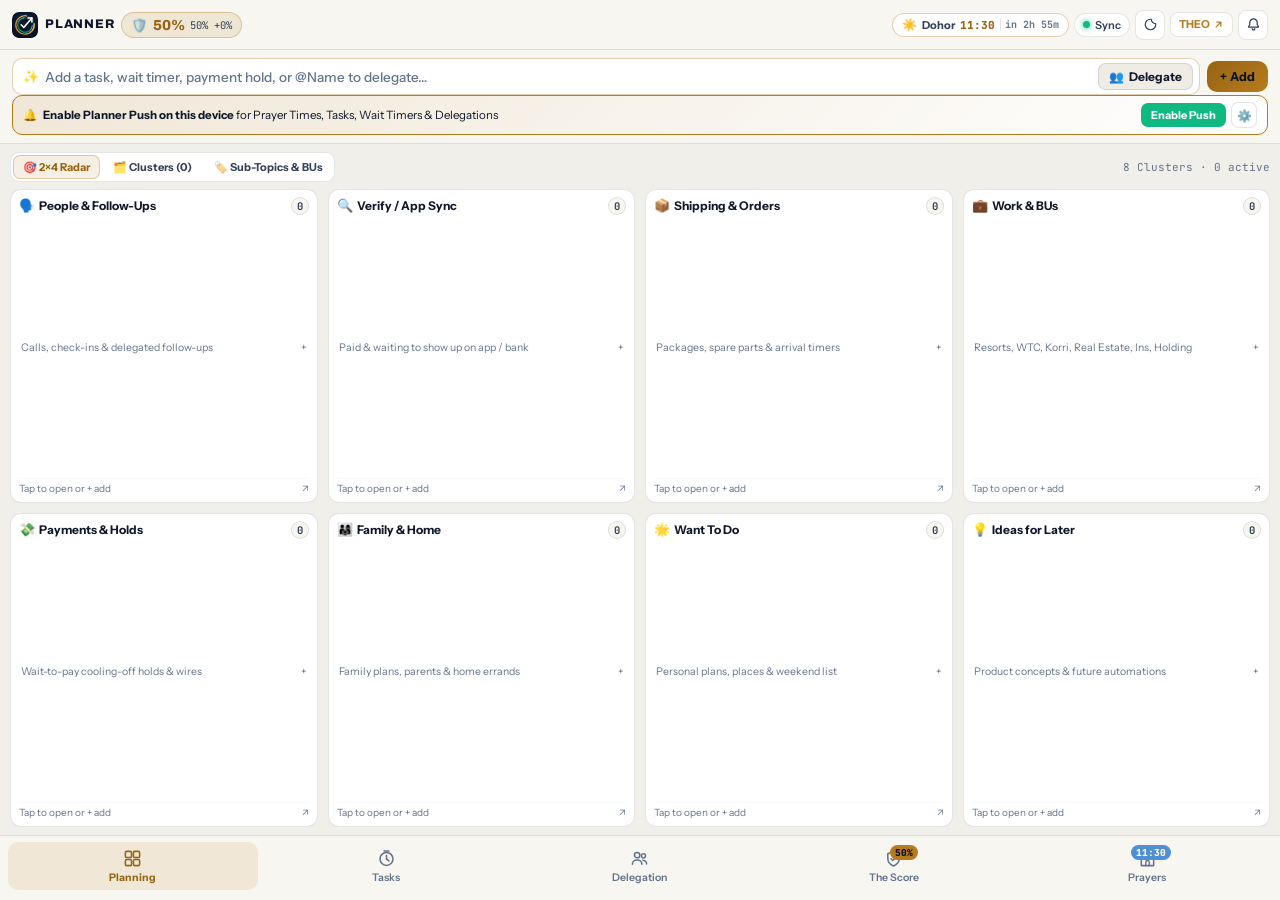
==== commit 4017ce49: "v16: Add red unchecked notification count badge (Home Screen Badging API + top-right bell + Notifica" ====
--- a/index.html
+++ b/index.html
@@ -9,13 +9,13 @@
   <meta name="apple-mobile-web-app-title" content="Planner">
   <meta name="description" content="Planner — Standalone Executive &amp; Personal PWA for Planning, Tasks &amp; Wait Timers, BHFIRMS Delegation, Daily 100% Score &amp; Shia Prayer Times.">
   <title>Planner — Planning, Tasks, Delegation, Score &amp; Prayer Times</title>
-  <link rel="manifest" href="manifest.json?v=15">
-  <link rel="icon" type="image/svg+xml" href="icon.svg?v=15">
-  <link rel="apple-touch-icon" href="icon-180.png?v=15">
+  <link rel="manifest" href="manifest.json?v=16">
+  <link rel="icon" type="image/svg+xml" href="icon.svg?v=16">
+  <link rel="apple-touch-icon" href="icon-180.png?v=16">
   <link rel="preconnect" href="https://fonts.googleapis.com">
   <link rel="preconnect" href="https://fonts.gstatic.com" crossorigin>
   <link href="https://fonts.googleapis.com/css2?family=Archivo:wght@700;800&family=Instrument+Sans:wght@400;500;600;700&family=JetBrains+Mono:wght@400;500;600&display=swap" rel="stylesheet">
-  <link rel="stylesheet" href="css/command.css?v=15">
+  <link rel="stylesheet" href="css/command.css?v=16">
   <script id="pre">
     (() => {
       try {
@@ -40,7 +40,7 @@
     <!-- Pinned Top HUD Ribbon -->
     <header class="hud-ribbon" id="hud-ribbon">
       <div class="hud-left">
-        <img src="icon.svg?v=15" alt="Planner" class="hud-logo">
+        <img src="icon.svg?v=16" alt="Planner" class="hud-logo">
         <div class="hud-brand-copy">
           <span class="hud-brand-name">PLANNER</span>
         </div>
@@ -62,10 +62,6 @@
           <span class="sync-dot" id="sync-dot"></span>
           <span id="sync-label">Sync</span>
         </button>
-        <button type="button" class="hud-icon-btn" id="btn-push-toggle" title="Enable Lock-Screen Web Push Notifications for Planner" aria-label="Push Notifications">
-          <svg viewBox="0 0 20 20"><path d="M10 2.5a5 5 0 0 0-5 5v2.8l-1.6 2.4a.6.6 0 0 0 .5.9h12.2a.6.6 0 0 0 .5-.9L15 10.3V7.5a5 5 0 0 0-5-5zm-1.8 13a1.8 1.8 0 0 0 3.6 0" fill="none" stroke="currentColor" stroke-width="1.65" stroke-linecap="round" stroke-linejoin="round"/></svg>
-          <span class="push-dot" id="push-dot" hidden></span>
-        </button>
         <button type="button" class="hud-icon-btn" id="btn-theme-toggle" title="Toggle Dark / Light Theme" aria-label="Toggle Theme">
           <svg viewBox="0 0 20 20"><path d="M10 3a7 7 0 1 0 7 7c0-.4-.04-.8-.1-1.2A5.5 5.5 0 0 1 11.2 3.1C10.8 3.04 10.4 3 10 3z" fill="none" stroke="currentColor" stroke-width="1.6" stroke-linejoin="round"/></svg>
         </button>
@@ -73,6 +69,11 @@
           <span>THEO</span>
           <svg viewBox="0 0 14 14"><path d="M4 10l6-6M5 4h5v5" fill="none" stroke="currentColor" stroke-width="1.6" stroke-linecap="round" stroke-linejoin="round"/></svg>
         </a>
+        <button type="button" class="hud-icon-btn hud-notif-btn" id="btn-push-toggle" title="Notifications &amp; Lock-Screen Push Settings" aria-label="Notifications">
+          <svg viewBox="0 0 20 20"><path d="M10 2.5a5 5 0 0 0-5 5v2.8l-1.6 2.4a.6.6 0 0 0 .5.9h12.2a.6.6 0 0 0 .5-.9L15 10.3V7.5a5 5 0 0 0-5-5zm-1.8 13a1.8 1.8 0 0 0 3.6 0" fill="none" stroke="currentColor" stroke-width="1.65" stroke-linecap="round" stroke-linejoin="round"/></svg>
+          <span class="push-dot" id="push-dot" hidden></span>
+          <span class="push-count-badge tabular" id="push-count-badge" hidden>0</span>
+        </button>
       </div>
     </header>
 
@@ -176,7 +177,7 @@
   <!-- Toast Stack -->
   <div class="toast-stack" id="toast-stack" aria-live="polite"></div>
 
-  <script src="js/endpoints.js?v=15"></script>
-  <script src="js/app.js?v=15"></script>
+  <script src="js/endpoints.js?v=16"></script>
+  <script src="js/app.js?v=16"></script>
 </body>
 </html>
--- a/css/command.css
+++ b/css/command.css
@@ -336,6 +336,18 @@
 }
 
 @media (max-width: 640px) {
+  .hud-ribbon {
+    padding: max(6px, env(safe-area-inset-top, 6px)) 12px 6px 10px;
+    gap: 5px;
+  }
+  .hud-left,
+  .hud-right {
+    gap: 4px;
+  }
+  .hud-score-pill {
+    padding: 4px 7px;
+    gap: 4px;
+  }
   .hud-score-delta {
     display: none;
   }
@@ -352,6 +364,16 @@
   #sync-label {
     display: none;
   }
+  .hud-theo-link {
+    padding: 4px 6px;
+    font-size: 10.5px;
+  }
+}
+
+@media (max-width: 440px) {
+  .prayer-hud-name {
+    display: none;
+  }
 }
 
 .hud-sync-pill {
@@ -406,6 +428,37 @@
   height: 6px;
   border-radius: 50%;
   background: var(--brass);
+}
+
+.hud-notif-btn {
+  overflow: visible;
+}
+
+.hud-notif-btn.has-unread-notifs {
+  border-color: rgba(255, 59, 48, 0.55);
+  color: var(--text-primary);
+}
+
+.push-count-badge {
+  position: absolute;
+  top: -6px;
+  right: -6px;
+  min-width: 18px;
+  height: 18px;
+  padding: 0 5px;
+  border-radius: 999px;
+  background: #FF3B30;
+  color: #FFFFFF;
+  font-size: 10.5px;
+  font-weight: 800;
+  line-height: 1;
+  display: inline-flex;
+  align-items: center;
+  justify-content: center;
+  border: 2px solid var(--bg-ink);
+  box-shadow: 0 2px 6px rgba(255, 59, 48, 0.44);
+  pointer-events: none;
+  z-index: 3;
 }
 
 .hud-theo-link {
@@ -1873,6 +1926,93 @@
   flex-wrap: wrap;
 }
 
+.notif-inbox-box {
+  padding: 11px 12px;
+  border-radius: 12px;
+  background: var(--bg-card);
+  border: 1px solid var(--border-strong);
+  display: flex;
+  flex-direction: column;
+  gap: 8px;
+}
+
+.notif-inbox-box.has-unread {
+  border-color: rgba(255, 59, 48, 0.5);
+  background: linear-gradient(155deg, rgba(255, 59, 48, 0.06), var(--bg-card));
+}
+
+.notif-inbox-head {
+  display: flex;
+  align-items: center;
+  justify-content: space-between;
+  gap: 8px;
+  flex-wrap: wrap;
+}
+
+.notif-inbox-badge-red {
+  display: inline-flex;
+  align-items: center;
+  justify-content: center;
+  min-width: 20px;
+  height: 20px;
+  padding: 0 6px;
+  border-radius: 999px;
+  background: #FF3B30;
+  color: #FFFFFF;
+  font-size: 11px;
+  font-weight: 800;
+  line-height: 1;
+}
+
+.notif-inbox-list {
+  display: flex;
+  flex-direction: column;
+  gap: 6px;
+  max-height: 240px;
+  overflow-y: auto;
+  -webkit-overflow-scrolling: touch;
+}
+
+.notif-inbox-item {
+  padding: 9px 10px;
+  border-radius: 10px;
+  background: var(--bg-ink);
+  border: 1px solid var(--border-subtle);
+  display: flex;
+  align-items: flex-start;
+  justify-content: space-between;
+  gap: 9px;
+  cursor: pointer;
+  transition: border-color 0.14s ease, background 0.14s ease;
+}
+
+.notif-inbox-item.is-unchecked {
+  border-color: rgba(255, 59, 48, 0.42);
+  background: var(--bg-card);
+}
+
+.notif-inbox-item.is-checked {
+  opacity: 0.72;
+}
+
+.notif-unread-dot {
+  width: 8px;
+  height: 8px;
+  border-radius: 50%;
+  background: #FF3B30;
+  box-shadow: 0 0 6px rgba(255, 59, 48, 0.55);
+  flex-shrink: 0;
+  margin-top: 5px;
+}
+
+.notif-checked-mark {
+  font-size: 11px;
+  color: var(--emerald);
+  font-weight: 800;
+  flex-shrink: 0;
+  margin-top: 2px;
+}
+
 /* ============================================================================
    USER-FRIENDLY DELEGATION & TEAM ROSTER SHEET (MOBILE-SAFE ZERO OVERFLOW)
    ============================================================================ */
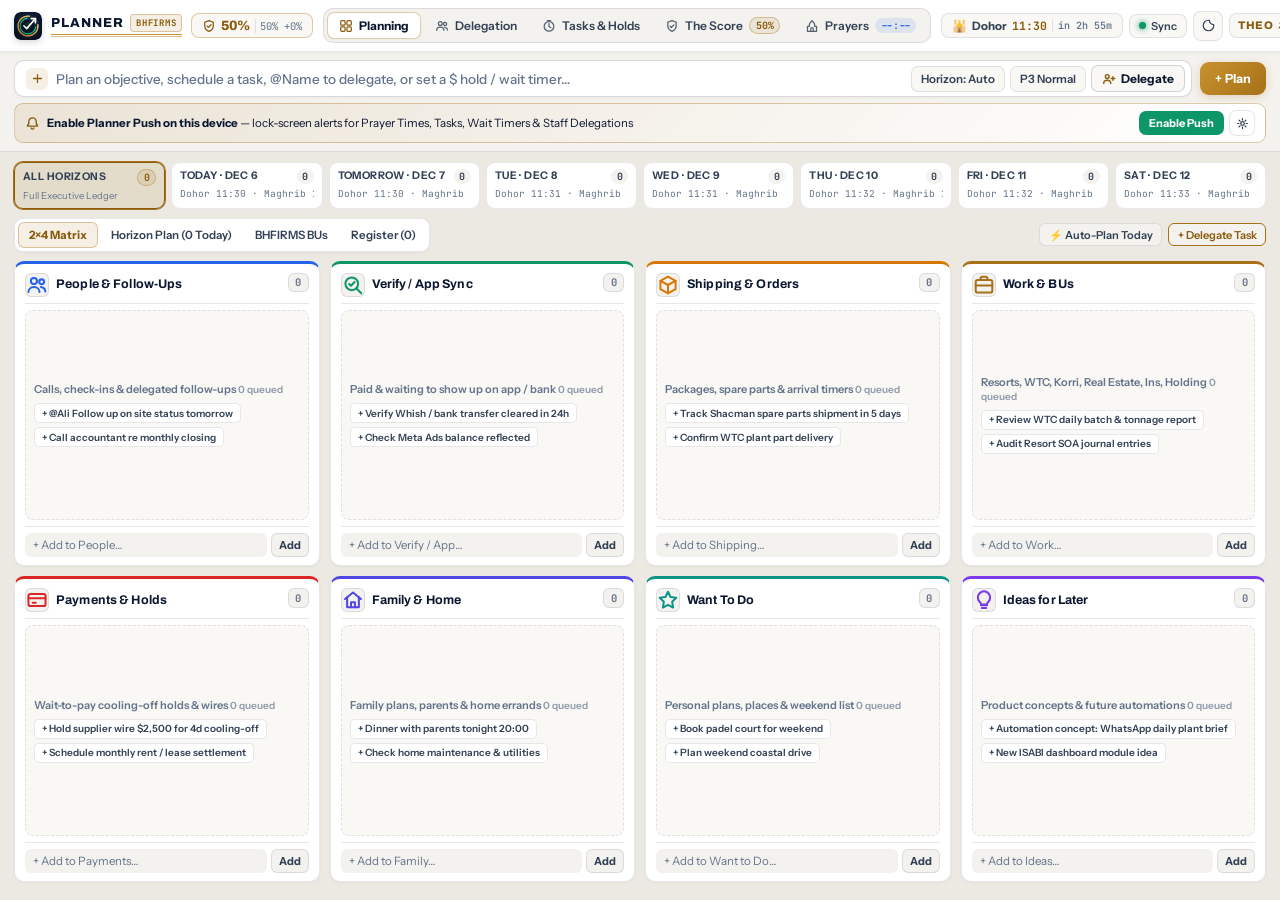
==== commit bb357a98: "Planner v17 (Rev 10 Ledger): executive horizon planning, inline quick-add, deliverable checklists, a" ====
--- a/index.html
+++ b/index.html
@@ -3,19 +3,19 @@
 <head>
   <meta charset="utf-8">
   <meta name="viewport" content="width=device-width,initial-scale=1,maximum-scale=1,user-scalable=no,viewport-fit=cover">
-  <meta name="theme-color" content="#F8F6F1" id="meta-theme-color">
+  <meta name="theme-color" content="#F4F2EE" id="meta-theme-color">
   <meta name="apple-mobile-web-app-capable" content="yes">
   <meta name="apple-mobile-web-app-status-bar-style" content="black-translucent">
   <meta name="apple-mobile-web-app-title" content="Planner">
-  <meta name="description" content="Planner — Standalone Executive &amp; Personal PWA for Planning, Tasks &amp; Wait Timers, BHFIRMS Delegation, Daily 100% Score &amp; Shia Prayer Times.">
-  <title>Planner — Planning, Tasks, Delegation, Score &amp; Prayer Times</title>
-  <link rel="manifest" href="manifest.json?v=16">
-  <link rel="icon" type="image/svg+xml" href="icon.svg?v=16">
-  <link rel="apple-touch-icon" href="icon-180.png?v=16">
+  <meta name="description" content="Planner — Executive Planning, Horizon Agenda, BHFIRMS Delegation &amp; Accountability, Daily 100% Score &amp; Shia Prayer Times.">
+  <title>Planner — Executive Planning, Delegation, Tasks, Score &amp; Prayer Times</title>
+  <link rel="manifest" href="manifest.json?v=17">
+  <link rel="icon" type="image/svg+xml" href="icon.svg?v=17">
+  <link rel="apple-touch-icon" href="icon-180.png?v=17">
   <link rel="preconnect" href="https://fonts.googleapis.com">
   <link rel="preconnect" href="https://fonts.gstatic.com" crossorigin>
-  <link href="https://fonts.googleapis.com/css2?family=Archivo:wght@700;800&family=Instrument+Sans:wght@400;500;600;700&family=JetBrains+Mono:wght@400;500;600&display=swap" rel="stylesheet">
-  <link rel="stylesheet" href="css/command.css?v=16">
+  <link href="https://fonts.googleapis.com/css2?family=Archivo:wght@600;700;800&family=Instrument+Sans:wght@400;500;600;700&family=JetBrains+Mono:wght@400;500;600;700&display=swap" rel="stylesheet">
+  <link rel="stylesheet" href="css/command.css?v=17">
   <script id="pre">
     (() => {
       try {
@@ -23,7 +23,7 @@
         const t = localStorage.getItem('theo_cmd_theme_v2') === 'dark' ? 'dark' : 'light';
         d.setAttribute('data-theme', t);
         const m = document.getElementById('meta-theme-color');
-        if (m) m.setAttribute('content', t === 'light' ? '#F8F6F1' : '#0B162C');
+        if (m) m.setAttribute('content', t === 'light' ? '#F4F2EE' : '#081121');
         if ((window.navigator && window.navigator.standalone) || (window.matchMedia && window.matchMedia('(display-mode: standalone)').matches)) {
           d.classList.add('ios-standalone');
         }
@@ -37,19 +37,52 @@
 
   <!-- EXECUTIVE OWNER APP SHELL -->
   <div id="owner-app-shell" class="cmd-shell">
-    <!-- Pinned Top HUD Ribbon -->
+    <!-- Architectural Rev 10 Top HUD Ribbon -->
     <header class="hud-ribbon" id="hud-ribbon">
       <div class="hud-left">
-        <img src="icon.svg?v=16" alt="Planner" class="hud-logo">
+        <img src="icon.svg?v=17" alt="Planner" class="hud-logo">
         <div class="hud-brand-copy">
-          <span class="hud-brand-name">PLANNER</span>
-        </div>
-        <button type="button" class="hud-score-pill" id="hud-score-btn" title="Tap to open The Score (100-Point Discipline Ledger)">
-          <span class="hud-shield">🛡️</span>
+          <div class="hud-brand-row">
+            <span class="hud-brand-name">PLANNER</span>
+            <span class="hud-brand-tag">BHFIRMS</span>
+          </div>
+          <span class="brass-double-rule"></span>
+        </div>
+        <button type="button" class="hud-score-pill" id="hud-score-btn" title="Open The Score (100-Point Executive Discipline Ledger)">
+          <svg class="hud-shield-svg" viewBox="0 0 18 18" fill="none" stroke="currentColor" stroke-width="1.65" stroke-linejoin="round"><path d="M9 2L14.5 4.2V8.6C14.5 12.2 12.1 14.7 9 16C5.9 14.7 3.5 12.2 3.5 8.6V4.2L9 2Z"/><path d="M6.6 9.1L8.3 10.8L11.6 7.4" stroke-linecap="round"/></svg>
           <strong class="hud-score-val tabular" id="hud-score-val">50%</strong>
-          <span class="hud-score-delta tabular" id="hud-score-delta">Base 50%</span>
-        </button>
-      </div>
+          <span class="hud-score-delta tabular" id="hud-score-delta">50% +0%</span>
+        </button>
+      </div>
+
+      <!-- Integrated Desktop Command Navigation Deck (Shown on >= 980px) -->
+      <nav class="hud-desktop-nav" id="hud-desktop-nav" aria-label="Executive Workspace Navigation">
+        <button type="button" class="hud-nav-btn active" data-tab="planning">
+          <svg viewBox="0 0 18 18" fill="none" stroke="currentColor" stroke-width="1.6"><rect x="2.2" y="2.2" width="5.6" height="5.6" rx="1.2"/><rect x="10.2" y="2.2" width="5.6" height="5.6" rx="1.2"/><rect x="2.2" y="10.2" width="5.6" height="5.6" rx="1.2"/><rect x="10.2" y="10.2" width="5.6" height="5.6" rx="1.2"/></svg>
+          <span>Planning</span>
+          <span class="hud-nav-badge brass tabular" id="top-badge-planning" hidden>0</span>
+        </button>
+        <button type="button" class="hud-nav-btn" data-tab="delegated">
+          <svg viewBox="0 0 18 18" fill="none" stroke="currentColor" stroke-width="1.6" stroke-linecap="round"><circle cx="6.8" cy="5.8" r="2.5"/><path d="M2.2 14.5c0-2.3 2-4 4.6-4s4.6 1.7 4.6 4"/><circle cx="13" cy="6.4" r="2"/><path d="M12.4 10.6c2 .3 3.5 1.6 3.5 3.6"/></svg>
+          <span>Delegation</span>
+          <span class="hud-nav-badge emerald tabular" id="top-badge-delegated" hidden>0</span>
+        </button>
+        <button type="button" class="hud-nav-btn" data-tab="tasks">
+          <svg viewBox="0 0 18 18" fill="none" stroke="currentColor" stroke-width="1.6" stroke-linecap="round"><circle cx="9" cy="9.5" r="6.2"/><path d="M9 6v3.6l2.4 1.6M6.8 2h4.4"/></svg>
+          <span>Tasks &amp; Holds</span>
+          <span class="hud-nav-badge amber tabular" id="top-badge-tasks" hidden>0</span>
+        </button>
+        <button type="button" class="hud-nav-btn" data-tab="score">
+          <svg viewBox="0 0 18 18" fill="none" stroke="currentColor" stroke-width="1.6" stroke-linejoin="round"><path d="M9 2l5.4 2.2v4.3c0 3.8-2.3 6.2-5.4 7.5-3.1-1.3-5.4-3.7-5.4-7.5V4.2L9 2z"/><path d="M6.5 9.2l1.7 1.7 3.3-3.4" stroke-linecap="round"/></svg>
+          <span>The Score</span>
+          <span class="hud-nav-badge brass tabular" id="top-badge-score">50%</span>
+        </button>
+        <button type="button" class="hud-nav-btn" data-tab="prayers">
+          <svg viewBox="0 0 18 18" fill="none" stroke="currentColor" stroke-width="1.6" stroke-linejoin="round"><path d="M9 2.2c2 1.8 3.4 3.5 3.4 5.2v2h2.4v6.4H3.2V9.4h2.4v-2C5.6 5.7 7 4 9 2.2z"/><path d="M7.4 15.8v-3.2a1.6 1.6 0 0 1 3.2 0v3.2" stroke-linecap="round"/></svg>
+          <span>Prayers</span>
+          <span class="hud-nav-badge steel tabular" id="top-badge-prayers">--:--</span>
+        </button>
+      </nav>
 
       <div class="hud-right">
         <button type="button" class="hud-prayer-pill" id="btn-prayer-hud" title="Open Shia Prayer Times (Fajr, Dohor, Maghrib) &amp; Location Alerts">
@@ -77,53 +110,66 @@
       </div>
     </header>
 
-    <!-- Pinned Single-Line Universal Brain-Dump & Delegate Bar -->
+    <!-- Pinned Executive Command, Planning & Delegation Bar -->
     <section class="capture-bar-wrap" id="capture-bar-wrap">
       <form class="capture-form" id="capture-form" autocomplete="off">
         <div class="capture-input-shell">
-          <span class="capture-spark">✨</span>
+          <span class="capture-spark" aria-hidden="true">
+            <svg viewBox="0 0 18 18" fill="none" stroke="currentColor" stroke-width="1.75" stroke-linecap="round"><path d="M9 3.5v11M3.5 9h11"/></svg>
+          </span>
           <input
             type="text"
             id="capture-input"
             class="capture-input"
-            placeholder="Add a task, wait timer, payment hold, or @Name to delegate…"
+            placeholder="Plan an objective, schedule a task, @Name to delegate, or set a $ hold / wait timer…"
           >
-          <div class="capture-delegate-group" id="capture-delegate-group">
-            <button type="button" class="capture-delegate-btn" id="btn-pick-assignee" title="Delegate task to someone">
-              <span id="capture-assignee-icon">👥</span>
-              <span id="capture-assignee-label">Delegate</span>
+          <div class="capture-meta-controls">
+            <button type="button" class="capture-meta-pill" id="btn-draft-horizon" title="Set planning horizon (Today, Tomorrow, This Week, Wait Timer, Backlog)">
+              <span id="draft-horizon-label">Horizon: Auto</span>
             </button>
-            <button type="button" class="capture-delegate-clear" id="btn-clear-assignee" title="Clear selected person" aria-label="Clear assignee" hidden>✕</button>
+            <button type="button" class="capture-meta-pill" id="btn-draft-priority" title="Cycle priority (Normal, P2 High, P1 Critical)">
+              <span id="draft-priority-label">P3 Normal</span>
+            </button>
+            <div class="capture-delegate-group" id="capture-delegate-group">
+              <button type="button" class="capture-delegate-btn" id="btn-pick-assignee" title="Delegate task to a team member">
+                <svg class="del-btn-svg" viewBox="0 0 16 16" fill="none" stroke="currentColor" stroke-width="1.6" stroke-linecap="round"><circle cx="6" cy="5.2" r="2.2"/><path d="M2 13c0-2 1.8-3.5 4-3.5s4 1.5 4 3.5"/><path d="M12.5 5.5v4M10.5 7.5h4"/></svg>
+                <span id="capture-assignee-icon" hidden></span>
+                <span id="capture-assignee-label">Delegate</span>
+              </button>
+              <button type="button" class="capture-delegate-clear" id="btn-clear-assignee" title="Clear selected person" aria-label="Clear assignee" hidden>✕</button>
+            </div>
           </div>
         </div>
-        <button type="submit" class="capture-submit-btn" id="capture-submit-btn">+ Add</button>
+        <button type="submit" class="capture-submit-btn" id="capture-submit-btn">+ Add Plan</button>
       </form>
 
-      <!-- Collapsible Live AI Auto-Classifier Drawer (Zero height when input is empty) -->
+      <!-- Collapsible Live Executive Planner & Classifier Drawer -->
       <div class="live-advisor-drawer" id="live-advisor-drawer" hidden></div>
 
       <!-- Compact 1-Tap Device Push Activation Banner (Only shown when this device has not armed Planner Push yet) -->
       <div class="planner-push-banner" id="planner-push-banner" hidden>
         <div class="planner-push-banner-copy">
-          <span>🔔</span>
-          <span><strong>Enable Planner Push on this device</strong> for Prayer Times, Tasks, Wait Timers &amp; Delegations</span>
+          <svg class="push-banner-svg" viewBox="0 0 18 18" fill="none" stroke="currentColor" stroke-width="1.65" stroke-linecap="round"><path d="M9 2.2a4.5 4.5 0 0 0-4.5 4.5v2.5L3 11.4a.5.5 0 0 0 .4.8h11.2a.5.5 0 0 0 .4-.8l-1.5-2.2V6.7A4.5 4.5 0 0 0 9 2.2zm-1.6 12a1.6 1.6 0 0 0 3.2 0"/></svg>
+          <span><strong>Enable Planner Push on this device</strong> — lock-screen alerts for Prayer Times, Tasks, Wait Timers &amp; Staff Delegations</span>
         </div>
         <div class="planner-push-banner-actions">
           <button type="button" class="planner-push-activate-btn" id="btn-banner-enable-push">Enable Push</button>
-          <button type="button" class="planner-push-center-btn" id="btn-banner-notif-center" title="Open Notification Control Center">⚙️</button>
+          <button type="button" class="planner-push-center-btn" id="btn-banner-notif-center" title="Open Notification Control Center" aria-label="Notification Settings">
+            <svg viewBox="0 0 16 16" fill="none" stroke="currentColor" stroke-width="1.5"><circle cx="8" cy="8" r="2.2"/><path d="M8 2v1.6M8 12.4V14M2 8h1.6M12.4 8H14M3.8 3.8l1.1 1.1M11.1 11.1l1.1 1.1M12.2 3.8l-1.1 1.1M4.9 11.1l-1.1 1.1" stroke-linecap="round"/></svg>
+          </button>
         </div>
       </div>
     </section>
 
     <!-- Main Viewport Stage (5 Dedicated Pillars) -->
     <main class="cmd-stage" id="cmd-stage">
-      <!-- TAB 1: PLANNING (2x4 Zero-Scroll 8-Cluster Bento Radar + Cluster/Sub-Topic Board) -->
+      <!-- TAB 1: PLANNING (Horizon Agenda, 2x4 Executive Command Matrix, BHFIRMS BUs & Sub-Topic Register) -->
       <section class="cmd-view active" id="view-planning" data-view="planning"></section>
 
       <!-- TAB 2: TASKS (All Active Tasks, Ready Now, Wait Timers, Verify, Shipping, Payment Holds, Recurring, Ideas) -->
       <section class="cmd-view" id="view-tasks" data-view="tasks" hidden></section>
 
-      <!-- TAB 3: DELEGATION (BHFIRMS Organizational Delegation, Team Roster & Live WhatsApp Status Matrix) -->
+      <!-- TAB 3: DELEGATION (BHFIRMS Organizational Delegation Studio, 4-Stage Pipeline & Team Workload Matrix) -->
       <section class="cmd-view" id="view-delegated" data-view="delegated" hidden></section>
 
       <!-- TAB 4: THE SCORE (Daily 100-Point Personal Discipline Ledger — 5 Do's & 5 Don'ts starting at 50% + 7-Day Trend) -->
@@ -133,23 +179,23 @@
       <section class="cmd-view" id="view-prayers" data-view="prayers" hidden></section>
     </main>
 
-    <!-- Dedicated 5-Tab Bottom Navigation Dock (Planning · Tasks · Delegation · The Score · Prayers) -->
+    <!-- Mobile / Standalone 5-Tab Bottom Navigation Dock -->
     <nav class="cmd-bottom-dock" id="cmd-bottom-dock" aria-label="Primary Command Navigation">
       <button type="button" class="cmd-dock-btn active" data-tab="planning">
         <svg viewBox="0 0 20 20"><rect x="2.5" y="2.5" width="6.5" height="6.5" rx="1.5" fill="none" stroke="currentColor" stroke-width="1.65"/><rect x="11" y="2.5" width="6.5" height="6.5" rx="1.5" fill="none" stroke="currentColor" stroke-width="1.65"/><rect x="2.5" y="11" width="6.5" height="6.5" rx="1.5" fill="none" stroke="currentColor" stroke-width="1.65"/><rect x="11" y="11" width="6.5" height="6.5" rx="1.5" fill="none" stroke="currentColor" stroke-width="1.65"/></svg>
         <span>Planning</span>
         <span class="dock-pill brass tabular" id="dock-badge-planning" hidden>0</span>
       </button>
+      <button type="button" class="cmd-dock-btn" data-tab="delegated">
+        <svg viewBox="0 0 20 20"><circle cx="7.5" cy="6.5" r="2.8" fill="none" stroke="currentColor" stroke-width="1.65"/><path d="M2.5 16c0-2.6 2.2-4.5 5-4.5s5 1.9 5 4.5" fill="none" stroke="currentColor" stroke-width="1.65" stroke-linecap="round"/><circle cx="14.2" cy="7.2" r="2.2" fill="none" stroke="currentColor" stroke-width="1.5"/><path d="M13.5 11.8c2.2.3 4 1.8 4 4" fill="none" stroke="currentColor" stroke-width="1.5" stroke-linecap="round"/></svg>
+        <span>Delegation</span>
+        <span class="dock-pill emerald tabular" id="dock-badge-delegated" hidden>0</span>
+      </button>
       <button type="button" class="cmd-dock-btn" data-tab="tasks">
         <svg viewBox="0 0 20 20"><circle cx="10" cy="10.5" r="6.8" fill="none" stroke="currentColor" stroke-width="1.65"/><path d="M10 6.8v3.9l2.6 1.8M7.5 2.2h5" fill="none" stroke="currentColor" stroke-width="1.65" stroke-linecap="round"/></svg>
         <span>Tasks</span>
         <span class="dock-pill amber tabular" id="dock-badge-tasks" hidden>0</span>
       </button>
-      <button type="button" class="cmd-dock-btn" data-tab="delegated">
-        <svg viewBox="0 0 20 20"><circle cx="7.5" cy="6.5" r="2.8" fill="none" stroke="currentColor" stroke-width="1.65"/><path d="M2.5 16c0-2.6 2.2-4.5 5-4.5s5 1.9 5 4.5" fill="none" stroke="currentColor" stroke-width="1.65" stroke-linecap="round"/><circle cx="14.2" cy="7.2" r="2.2" fill="none" stroke="currentColor" stroke-width="1.5"/><path d="M13.5 11.8c2.2.3 4 1.8 4 4" fill="none" stroke="currentColor" stroke-width="1.5" stroke-linecap="round"/></svg>
-        <span>Delegation</span>
-        <span class="dock-pill emerald tabular" id="dock-badge-delegated" hidden>0</span>
-      </button>
       <button type="button" class="cmd-dock-btn" data-tab="score">
         <svg viewBox="0 0 20 20"><path d="M10 2.5l6 2.5v4.8c0 4.2-2.6 6.9-6 8.2-3.4-1.3-6-4-6-8.2V5l6-2.5z" fill="none" stroke="currentColor" stroke-width="1.65" stroke-linejoin="round"/><path d="M7.3 10.2l1.9 1.9 3.6-3.7" fill="none" stroke="currentColor" stroke-width="1.65" stroke-linecap="round" stroke-linejoin="round"/></svg>
         <span>The Score</span>
@@ -163,12 +209,12 @@
     </nav>
   </div>
 
-  <!-- Slide-Up Sheet Modal (Cluster Drilldown & Team Roster Manager) -->
+  <!-- Slide-Up / Centered Executive Sheet Modal (Task Workbench, Cluster Drilldown, Roster & Notifications) -->
   <div class="sheet-backdrop" id="sheet-backdrop" hidden>
     <div class="sheet-dialog" id="sheet-dialog">
       <div class="sheet-header">
         <div class="sheet-title-wrap" id="sheet-title-wrap"></div>
-        <button type="button" class="sheet-close-btn" id="sheet-close-btn">✕</button>
+        <button type="button" class="sheet-close-btn" id="sheet-close-btn" aria-label="Close">✕</button>
       </div>
       <div class="sheet-body" id="sheet-body"></div>
     </div>
@@ -177,7 +223,7 @@
   <!-- Toast Stack -->
   <div class="toast-stack" id="toast-stack" aria-live="polite"></div>
 
-  <script src="js/endpoints.js?v=16"></script>
-  <script src="js/app.js?v=16"></script>
+  <script src="js/endpoints.js?v=17"></script>
+  <script src="js/app.js?v=17"></script>
 </body>
 </html>
--- a/css/command.css
+++ b/css/command.css
@@ -1,52 +1,81 @@
 /* ============================================================================
-   THEO COMMAND — ZERO-SCROLL EXECUTIVE RADAR, DELEGATION & 100% DISCIPLINE
+   PLANNER — REV 10 "LEDGER" EXECUTIVE PLANNING, HORIZON AGENDA & DELEGATION
    ============================================================================ */
 
 :root,
 html[data-theme="light"] {
-  --bg-deep: #F1EFEA;
-  --bg-ink: #F8F6F1;
+  --bg-deep: #ECE9E2;
+  --bg-ink: #F4F2EE;
   --bg-card: #FFFFFF;
-  --bg-elevated: #EFECE5;
-  --bg-glass: rgba(255, 255, 255, 0.94);
-  --text-primary: #0F172A;
+  --bg-elevated: #E8E4DB;
+  --bg-subtle: #F9F8F5;
+  --bg-glass: rgba(255, 255, 255, 0.96);
+  --text-primary: #0B1730;
   --text-secondary: #334155;
   --text-muted: #64748B;
-  --brass: #B57B1E;
-  --brass-bright: #986412;
-  --brass-glow: rgba(181, 123, 30, 0.12);
+  --brass: #A67118;
+  --brass-bright: #8A5B0D;
+  --brass-gold: #C8922E;
+  --brass-glow: rgba(166, 113, 24, 0.11);
+  --brass-soft: rgba(166, 113, 24, 0.06);
+  --emerald: #0D9668;
+  --emerald-bright: #10B981;
+  --emerald-soft: rgba(13, 150, 104, 0.12);
+  --amber: #D97706;
+  --amber-soft: rgba(217, 119, 6, 0.13);
+  --crimson: #DC2626;
+  --crimson-soft: rgba(220, 38, 38, 0.12);
+  --steel: #2563EB;
+  --steel-soft: rgba(37, 99, 235, 0.11);
+  --indigo: #4F46E5;
+  --indigo-soft: rgba(79, 70, 229, 0.11);
+  --purple: #7C3AED;
+  --purple-soft: rgba(124, 58, 237, 0.11);
+  --border-subtle: rgba(11, 23, 48, 0.10);
+  --border-mid: rgba(11, 23, 48, 0.16);
+  --border-strong: rgba(166, 113, 24, 0.36);
+  --shadow-xs: 0 1px 3px rgba(11, 23, 48, 0.04);
+  --shadow-sm: 0 3px 12px rgba(11, 23, 48, 0.06);
+  --shadow-md: 0 6px 20px rgba(11, 23, 48, 0.09);
+  --shadow-lg: 0 16px 40px rgba(11, 23, 48, 0.18);
+  --dock-h: 74px;
+}
+
+html[data-theme="dark"] {
+  --bg-deep: #060C18;
+  --bg-ink: #081121;
+  --bg-card: #0F1D36;
+  --bg-elevated: #16284A;
+  --bg-subtle: #0B162B;
+  --bg-glass: rgba(15, 29, 54, 0.94);
+  --text-primary: #F8FAFC;
+  --text-secondary: #CBD5E1;
+  --text-muted: #7E92B2;
+  --brass: #D9A54A;
+  --brass-bright: #F2C46D;
+  --brass-gold: #E4B45B;
+  --brass-glow: rgba(217, 165, 74, 0.15);
+  --brass-soft: rgba(217, 165, 74, 0.07);
   --emerald: #10B981;
+  --emerald-bright: #34D399;
   --emerald-soft: rgba(16, 185, 129, 0.16);
   --amber: #F59E0B;
   --amber-soft: rgba(245, 158, 11, 0.16);
   --crimson: #EF4444;
   --crimson-soft: rgba(239, 68, 68, 0.16);
-  --steel: #4F8FD6;
-  --steel-soft: rgba(79, 143, 214, 0.16);
-  --purple: #A855F7;
-  --border-subtle: rgba(15, 23, 42, 0.11);
-  --border-strong: rgba(181, 123, 30, 0.35);
-  --shadow-sm: 0 2px 10px rgba(15, 23, 42, 0.06);
-  --shadow-lg: 0 12px 32px rgba(15, 23, 42, 0.15);
-  --dock-h: 76px;
-}
-
-html[data-theme="dark"] {
-  --bg-deep: #060D1C;
-  --bg-ink: #0B162C;
-  --bg-card: #101F3C;
-  --bg-elevated: #16294D;
-  --bg-glass: rgba(16, 31, 60, 0.92);
-  --text-primary: #F8FAFC;
-  --text-secondary: #CBD5E1;
-  --text-muted: #7E92B2;
-  --brass: #D9A54A;
-  --brass-bright: #F2C46D;
-  --brass-glow: rgba(217, 165, 74, 0.16);
+  --steel: #60A5FA;
+  --steel-soft: rgba(96, 165, 250, 0.15);
+  --indigo: #818CF8;
+  --indigo-soft: rgba(129, 140, 248, 0.15);
+  --purple: #A78BFA;
+  --purple-soft: rgba(167, 139, 250, 0.15);
   --border-subtle: rgba(148, 163, 184, 0.14);
-  --border-strong: rgba(217, 165, 74, 0.36);
-  --shadow-sm: 0 4px 14px rgba(0, 0, 0, 0.28);
-  --shadow-lg: 0 14px 38px rgba(0, 0, 0, 0.48);
+  --border-mid: rgba(148, 163, 184, 0.22);
+  --border-strong: rgba(217, 165, 74, 0.38);
+  --shadow-xs: 0 1px 3px rgba(0, 0, 0, 0.24);
+  --shadow-sm: 0 4px 14px rgba(0, 0, 0, 0.32);
+  --shadow-md: 0 8px 24px rgba(0, 0, 0, 0.40);
+  --shadow-lg: 0 18px 44px rgba(0, 0, 0, 0.56);
 }
 
 *, *::before, *::after {
@@ -68,8 +97,8 @@
   background: var(--bg-ink);
   color: var(--text-primary);
   font-family: 'Instrument Sans', -apple-system, BlinkMacSystemFont, sans-serif;
-  font-size: 14px;
-  line-height: 1.35;
+  font-size: 13.5px;
+  line-height: 1.38;
   -webkit-font-smoothing: antialiased;
 }
 
@@ -108,7 +137,7 @@
 }
 
 /* ============================================================================
-   FULL-BLEED SHELL & PINNED 52PX TOP DISCIPLINE HUD RIBBON
+   ARCHITECTURAL SHELL & REV 10 TOP COMMAND RIBBON
    ============================================================================ */
 
 .cmd-shell {
@@ -127,41 +156,71 @@
 
 .hud-ribbon {
   flex: 0 0 auto;
-  min-height: 50px;
-  padding: max(6px, env(safe-area-inset-top, 6px)) 12px 6px 12px;
-  background: var(--bg-ink);
+  min-height: 52px;
+  padding: max(6px, env(safe-area-inset-top, 6px)) 14px 6px 14px;
+  background: var(--bg-card);
   border-bottom: 1px solid var(--border-subtle);
+  box-shadow: var(--shadow-xs);
   display: flex;
   align-items: center;
   justify-content: space-between;
-  gap: 8px;
-  z-index: 20;
+  gap: 10px;
+  z-index: 25;
 }
 
 .hud-left {
   display: flex;
   align-items: center;
-  gap: 7px;
+  gap: 9px;
   flex-shrink: 0;
 }
 
 .hud-logo {
-  width: 26px;
-  height: 26px;
+  width: 28px;
+  height: 28px;
   border-radius: 7px;
+  box-shadow: 0 2px 6px rgba(11, 23, 48, 0.18);
 }
 
 .hud-brand-copy {
-  display: inline-flex;
-  align-items: center;
+  display: flex;
+  flex-direction: column;
+  gap: 2px;
+}
+
+.hud-brand-row {
+  display: flex;
+  align-items: center;
+  gap: 6px;
 }
 
 .hud-brand-name {
   font-family: 'Archivo', sans-serif;
-  font-size: 12.5px;
+  font-size: 13px;
   font-weight: 800;
-  letter-spacing: 0.06em;
-  color: var(--text-primary);
+  letter-spacing: 0.08em;
+  color: var(--text-primary);
+  line-height: 1;
+}
+
+.hud-brand-tag {
+  font-family: 'JetBrains Mono', monospace;
+  font-size: 9px;
+  font-weight: 700;
+  letter-spacing: 0.08em;
+  padding: 1.5px 5px;
+  border-radius: 4px;
+  background: var(--brass-glow);
+  color: var(--brass-bright);
+  border: 1px solid var(--border-strong);
+}
+
+.brass-double-rule {
+  display: block;
+  width: 100%;
+  height: 3px;
+  border-top: 1.5px solid var(--brass-gold);
+  border-bottom: 1px solid rgba(166, 113, 24, 0.45);
 }
 
 @media (max-width: 720px) {
@@ -174,140 +233,158 @@
   display: inline-flex;
   align-items: center;
   gap: 5px;
-  padding: 4px 9px;
-  border-radius: 999px;
+  padding: 4px 10px;
+  border-radius: 8px;
+  background: var(--bg-subtle);
+  border: 1px solid var(--border-strong);
+  transition: all 0.14s ease;
+}
+
+.hud-score-pill:hover {
   background: var(--brass-glow);
-  border: 1px solid var(--border-strong);
-  transition: transform 0.12s ease;
-}
-
-.hud-score-pill:active {
-  transform: scale(0.97);
+}
+
+.hud-shield-svg {
+  width: 14px;
+  height: 14px;
+  color: var(--brass-bright);
+  flex-shrink: 0;
 }
 
 .hud-score-val {
   font-family: 'Archivo', sans-serif;
-  font-size: 14.5px;
+  font-size: 13.5px;
   font-weight: 800;
   color: var(--brass-bright);
 }
 
 .hud-score-delta {
   font-size: 10.5px;
-  color: var(--text-secondary);
-}
-
-/* 10-Chip Horizontal Quick-Toggle Habit Strip */
-.hud-habit-strip {
-  display: flex;
-  align-items: center;
-  gap: 4px;
-  overflow-x: auto;
-  scrollbar-width: none;
-  flex: 1;
-  min-width: 0;
-  padding: 2px 0;
-}
-
-.hud-habit-strip::-webkit-scrollbar {
+  color: var(--text-muted);
+  padding-left: 4px;
+  border-left: 1px solid var(--border-subtle);
+}
+
+/* Integrated Desktop Navigation Deck (Shown >= 980px) */
+.hud-desktop-nav {
   display: none;
-}
-
-.hud-habit-chip {
-  flex-shrink: 0;
+  align-items: center;
+  gap: 3px;
+  padding: 3px;
+  border-radius: 10px;
+  background: var(--bg-ink);
+  border: 1px solid var(--border-subtle);
+}
+
+@media (min-width: 980px) {
+  .hud-desktop-nav {
+    display: inline-flex;
+  }
+}
+
+.hud-nav-btn {
   display: inline-flex;
   align-items: center;
-  gap: 3px;
-  padding: 3px 7px;
+  gap: 6px;
+  padding: 5px 11px;
   border-radius: 7px;
-  background: var(--bg-card);
-  border: 1px solid var(--border-subtle);
-  font-size: 11px;
+  font-size: 12px;
   font-weight: 600;
   color: var(--text-secondary);
-  transition: all 0.12s ease;
-  user-select: none;
-}
-
-.hud-habit-chip:hover {
+  transition: all 0.14s ease;
+  white-space: nowrap;
+}
+
+.hud-nav-btn svg {
+  width: 14px;
+  height: 14px;
+  flex-shrink: 0;
+  opacity: 0.82;
+}
+
+.hud-nav-btn:hover {
+  color: var(--text-primary);
+  background: rgba(166, 113, 24, 0.06);
+}
+
+.hud-nav-btn.active {
+  background: var(--bg-card);
+  color: var(--text-primary);
+  font-weight: 700;
+  border: 1px solid var(--border-strong);
+  box-shadow: var(--shadow-xs);
+}
+
+.hud-nav-btn.active svg {
+  color: var(--brass-bright);
+  opacity: 1;
+}
+
+.hud-nav-badge {
+  padding: 1px 5.5px;
+  border-radius: 999px;
+  font-size: 10px;
+  font-weight: 700;
+  line-height: 1.3;
+}
+
+.hud-nav-badge.brass {
+  background: var(--brass-glow);
+  color: var(--brass-bright);
+  border: 1px solid var(--border-strong);
+}
+
+.hud-nav-badge.emerald {
+  background: var(--emerald-soft);
+  color: var(--emerald);
+  border: 1px solid rgba(16, 185, 129, 0.35);
+}
+
+.hud-nav-badge.amber {
+  background: var(--amber-soft);
+  color: var(--amber);
+  border: 1px solid rgba(245, 158, 11, 0.35);
+}
+
+.hud-nav-badge.steel {
+  background: var(--steel-soft);
+  color: var(--steel);
+}
+
+.hud-right {
+  display: flex;
+  align-items: center;
+  gap: 6px;
+  flex-shrink: 0;
+}
+
+.hud-prayer-pill {
+  display: inline-flex;
+  align-items: center;
+  gap: 5px;
+  padding: 4px 10px;
+  border-radius: 8px;
+  background: var(--bg-subtle);
+  border: 1px solid var(--border-subtle);
+  font-size: 11.5px;
+  font-weight: 600;
+  color: var(--text-primary);
+  transition: all 0.14s ease;
+  white-space: nowrap;
+}
+
+.hud-prayer-pill:hover {
   border-color: var(--brass);
-}
-
-.hud-habit-chip.do-full {
+  background: var(--brass-soft);
+}
+
+.hud-prayer-pill.prayer-active-now,
+.hud-prayer-pill.imminent {
   background: var(--emerald-soft);
   border-color: var(--emerald);
   color: var(--emerald);
 }
 
-.hud-habit-chip.do-half {
-  background: var(--amber-soft);
-  border-color: var(--amber);
-  color: var(--amber);
-}
-
-.hud-habit-chip.dont-kept {
-  border-color: rgba(16, 185, 129, 0.28);
-}
-
-.hud-habit-chip.dont-half {
-  background: var(--amber-soft);
-  border-color: var(--amber);
-  color: var(--amber);
-}
-
-.hud-habit-chip.dont-slip {
-  background: var(--crimson-soft);
-  border-color: var(--crimson);
-  color: var(--crimson);
-}
-
-.hud-divider {
-  width: 1px;
-  height: 18px;
-  background: var(--border-subtle);
-  flex-shrink: 0;
-  margin: 0 2px;
-}
-
-.hud-right {
-  display: flex;
-  align-items: center;
-  gap: 5px;
-  flex-shrink: 0;
-}
-
-.hud-prayer-pill {
-  display: inline-flex;
-  align-items: center;
-  gap: 5px;
-  padding: 4px 9px;
-  border-radius: 999px;
-  background: var(--bg-card);
-  border: 1px solid var(--border-strong);
-  font-size: 11px;
-  font-weight: 700;
-  color: var(--text-primary);
-  transition: all 0.14s ease;
-  white-space: nowrap;
-}
-
-.hud-prayer-pill:hover {
-  border-color: var(--brass-bright);
-  background: var(--brass-glow);
-}
-
-.hud-prayer-pill.prayer-active-now {
-  background: var(--emerald-soft);
-  border-color: var(--emerald);
-  color: var(--emerald);
-  box-shadow: 0 0 10px rgba(16, 185, 129, 0.22);
-}
-
-.hud-prayer-pill.prayer-imminent {
-  background: var(--amber-soft);
-  border-color: var(--amber);
-}
-
 .prayer-hud-icon {
   font-size: 12px;
   line-height: 1;
@@ -318,71 +395,25 @@
   color: var(--text-secondary);
 }
 
-.hud-prayer-pill.prayer-active-now .prayer-hud-name,
-.hud-prayer-pill.prayer-active-now .prayer-hud-time {
-  color: var(--emerald);
-}
-
 .prayer-hud-time {
   color: var(--brass-bright);
-  font-weight: 800;
+  font-weight: 700;
 }
 
 .prayer-hud-cd {
   font-size: 10px;
   color: var(--text-muted);
-  padding-left: 4px;
+  padding-left: 5px;
   border-left: 1px solid var(--border-subtle);
-}
-
-@media (max-width: 640px) {
-  .hud-ribbon {
-    padding: max(6px, env(safe-area-inset-top, 6px)) 12px 6px 10px;
-    gap: 5px;
-  }
-  .hud-left,
-  .hud-right {
-    gap: 4px;
-  }
-  .hud-score-pill {
-    padding: 4px 7px;
-    gap: 4px;
-  }
-  .hud-score-delta {
-    display: none;
-  }
-  .prayer-hud-cd {
-    display: none;
-  }
-  .hud-prayer-pill {
-    padding: 4px 7px;
-    gap: 4px;
-  }
-  .hud-sync-pill {
-    padding: 4px 6px;
-  }
-  #sync-label {
-    display: none;
-  }
-  .hud-theo-link {
-    padding: 4px 6px;
-    font-size: 10.5px;
-  }
-}
-
-@media (max-width: 440px) {
-  .prayer-hud-name {
-    display: none;
-  }
 }
 
 .hud-sync-pill {
   display: inline-flex;
   align-items: center;
   gap: 5px;
-  padding: 4px 8px;
-  border-radius: 999px;
-  background: var(--bg-card);
+  padding: 4px 9px;
+  border-radius: 8px;
+  background: var(--bg-subtle);
   border: 1px solid var(--border-subtle);
   font-size: 11px;
   font-weight: 600;
@@ -398,8 +429,8 @@
 }
 
 .sync-dot.cloud {
-  background: var(--brass);
-  box-shadow: 0 0 6px var(--brass);
+  background: var(--brass-gold);
+  box-shadow: 0 0 6px var(--brass-gold);
 }
 
 .hud-icon-btn {
@@ -407,12 +438,18 @@
   width: 30px;
   height: 30px;
   border-radius: 8px;
-  background: var(--bg-card);
+  background: var(--bg-subtle);
   border: 1px solid var(--border-subtle);
   display: inline-flex;
   align-items: center;
   justify-content: center;
   color: var(--text-secondary);
+  transition: border-color 0.14s ease, color 0.14s ease;
+}
+
+.hud-icon-btn:hover {
+  border-color: var(--brass);
+  color: var(--text-primary);
 }
 
 .hud-icon-btn svg {
@@ -455,7 +492,7 @@
   display: inline-flex;
   align-items: center;
   justify-content: center;
-  border: 2px solid var(--bg-ink);
+  border: 2px solid var(--bg-card);
   box-shadow: 0 2px 6px rgba(255, 59, 48, 0.44);
   pointer-events: none;
   z-index: 3;
@@ -467,11 +504,13 @@
   gap: 3px;
   padding: 4px 8px;
   border-radius: 8px;
-  background: var(--bg-card);
-  border: 1px solid var(--border-subtle);
-  color: var(--brass);
+  background: var(--bg-subtle);
+  border: 1px solid var(--border-subtle);
+  color: var(--brass-bright);
+  font-family: 'Archivo', sans-serif;
   font-size: 11px;
-  font-weight: 700;
+  font-weight: 800;
+  letter-spacing: 0.04em;
   text-decoration: none;
 }
 
@@ -480,22 +519,66 @@
   height: 11px;
 }
 
+@media (max-width: 640px) {
+  .hud-ribbon {
+    padding: max(6px, env(safe-area-inset-top, 6px)) 10px 6px 10px;
+    gap: 5px;
+  }
+  .hud-left,
+  .hud-right {
+    gap: 4px;
+  }
+  .hud-score-pill {
+    padding: 4px 7px;
+    gap: 4px;
+  }
+  .hud-score-delta {
+    display: none;
+  }
+  .prayer-hud-cd {
+    display: none;
+  }
+  .hud-prayer-pill {
+    padding: 4px 7px;
+    gap: 4px;
+  }
+  .hud-sync-pill {
+    padding: 4px 6px;
+  }
+  #sync-label {
+    display: none;
+  }
+  .hud-theo-link {
+    padding: 4px 6px;
+    font-size: 10.5px;
+  }
+}
+
+@media (max-width: 440px) {
+  .prayer-hud-name {
+    display: none;
+  }
+}
+
 /* ============================================================================
-   PINNED SINGLE-LINE UNIVERSAL BRAIN-DUMP & @DELEGATE BAR
+   EXECUTIVE COMMAND, PLANNING & DELEGATION BAR
    ============================================================================ */
 
 .capture-bar-wrap {
   flex: 0 0 auto;
-  padding: 8px 12px;
+  padding: 8px 14px;
   background: var(--bg-ink);
   border-bottom: 1px solid var(--border-subtle);
+  display: flex;
+  flex-direction: column;
+  gap: 6px;
   z-index: 18;
 }
 
 .capture-form {
   display: flex;
   align-items: center;
-  gap: 7px;
+  gap: 8px;
 }
 
 .capture-input-shell {
@@ -503,22 +586,35 @@
   min-width: 0;
   display: flex;
   align-items: center;
-  gap: 6px;
-  padding: 4px 6px 4px 10px;
+  gap: 8px;
+  padding: 4px 6px 4px 11px;
   border-radius: 10px;
   background: var(--bg-card);
-  border: 1px solid var(--border-strong);
+  border: 1px solid var(--border-mid);
+  box-shadow: var(--shadow-xs);
   transition: border-color 0.14s ease, box-shadow 0.14s ease;
 }
 
 .capture-input-shell:focus-within {
-  border-color: var(--brass-bright);
-  box-shadow: 0 0 0 2px var(--brass-glow);
+  border-color: var(--brass);
+  box-shadow: 0 0 0 3px var(--brass-glow);
 }
 
 .capture-spark {
-  font-size: 13px;
-  flex-shrink: 0;
+  width: 22px;
+  height: 22px;
+  border-radius: 6px;
+  background: var(--brass-glow);
+  color: var(--brass-bright);
+  display: inline-flex;
+  align-items: center;
+  justify-content: center;
+  flex-shrink: 0;
+}
+
+.capture-spark svg {
+  width: 13px;
+  height: 13px;
 }
 
 .capture-input {
@@ -527,13 +623,70 @@
   font-size: 13.5px;
   font-weight: 500;
   color: var(--text-primary);
-  padding: 4px 0;
+  padding: 5px 0;
 }
 
 .capture-input::placeholder {
   color: var(--text-muted);
 }
 
+.capture-meta-controls {
+  display: flex;
+  align-items: center;
+  gap: 5px;
+  flex-shrink: 0;
+}
+
+.capture-meta-pill {
+  display: inline-flex;
+  align-items: center;
+  gap: 4px;
+  padding: 5px 9px;
+  border-radius: 7px;
+  background: var(--bg-subtle);
+  border: 1px solid var(--border-subtle);
+  font-size: 11.5px;
+  font-weight: 600;
+  color: var(--text-secondary);
+  white-space: nowrap;
+  transition: all 0.12s ease;
+}
+
+.capture-meta-pill:hover {
+  border-color: var(--brass);
+  color: var(--text-primary);
+}
+
+.capture-meta-pill.active-horizon {
+  background: var(--brass-glow);
+  border-color: var(--border-strong);
+  color: var(--brass-bright);
+  font-weight: 700;
+}
+
+.capture-meta-pill.p1 {
+  background: var(--crimson-soft);
+  border-color: rgba(220, 38, 38, 0.4);
+  color: var(--crimson);
+  font-weight: 700;
+}
+
+.capture-meta-pill.p2 {
+  background: var(--amber-soft);
+  border-color: rgba(217, 119, 6, 0.4);
+  color: var(--amber);
+  font-weight: 700;
+}
+
+@media (max-width: 720px) {
+  .capture-bar-wrap {
+    padding: 7px 10px;
+  }
+  .capture-meta-pill {
+    display: none;
+  }
+}
+
 .capture-delegate-group {
   flex-shrink: 0;
   display: inline-flex;
@@ -547,22 +700,34 @@
   align-items: center;
   gap: 5px;
   padding: 5px 10px;
-  border-radius: 8px;
-  background: var(--bg-elevated);
-  border: 1px solid var(--border-subtle);
+  border-radius: 7px;
+  background: var(--bg-subtle);
+  border: 1px solid var(--border-mid);
   font-size: 12px;
   font-weight: 700;
   color: var(--text-primary);
   transition: all 0.14s ease;
+}
+
+.del-btn-svg {
+  width: 14px;
+  height: 14px;
+  color: var(--brass-bright);
+  flex-shrink: 0;
 }
 
 .capture-delegate-btn:hover {
   border-color: var(--brass);
+  background: var(--brass-soft);
 }
 
 .capture-delegate-btn.active {
   background: var(--emerald-soft);
   border-color: var(--emerald);
+  color: var(--emerald);
+}
+
+.capture-delegate-btn.active .del-btn-svg {
   color: var(--emerald);
 }
 
@@ -583,25 +748,40 @@
 
 .capture-submit-btn {
   flex-shrink: 0;
-  padding: 8px 13px;
+  padding: 9px 15px;
+  border-radius: 9px;
+  background: linear-gradient(135deg, var(--brass-gold), var(--brass));
+  color: #FFFFFF;
+  font-size: 12.5px;
+  font-weight: 700;
+  letter-spacing: 0.01em;
+  box-shadow: 0 2px 8px rgba(166, 113, 24, 0.25);
+  transition: transform 0.1s ease, filter 0.14s ease;
+  white-space: nowrap;
+}
+
+html[data-theme="dark"] .capture-submit-btn {
+  color: #071022;
+  font-weight: 800;
+}
+
+.capture-submit-btn:hover {
+  filter: brightness(1.06);
+}
+
+.capture-submit-btn:active {
+  transform: scale(0.98);
+}
+
+/* Live Executive Planner & Classifier Drawer */
+.live-advisor-drawer {
+  padding: 10px 12px;
   border-radius: 10px;
-  background: linear-gradient(135deg, var(--brass-bright), var(--brass));
-  color: #071022;
-  font-size: 12.5px;
-  font-weight: 800;
-  letter-spacing: 0.01em;
-}
-
-/* Live Auto-Classifier Drawer */
-.live-advisor-drawer {
-  margin-top: 7px;
-  padding: 9px 11px;
-  border-radius: 10px;
   background: var(--bg-card);
   border: 1px solid var(--border-strong);
   display: flex;
   flex-direction: column;
-  gap: 7px;
+  gap: 8px;
   box-shadow: var(--shadow-sm);
 }
 
@@ -624,13 +804,40 @@
   flex-wrap: wrap;
 }
 
+.advisor-sub-inputs {
+  display: grid;
+  grid-template-columns: repeat(2, minmax(0, 1fr));
+  gap: 7px;
+}
+
+@media (max-width: 680px) {
+  .advisor-sub-inputs {
+    grid-template-columns: minmax(0, 1fr);
+  }
+}
+
+.advisor-aux-input {
+  width: 100%;
+  min-width: 0;
+  padding: 6px 10px;
+  border-radius: 7px;
+  background: var(--bg-ink);
+  border: 1px solid var(--border-subtle);
+  font-size: 12px;
+  color: var(--text-primary);
+}
+
+.advisor-aux-input:focus {
+  border-color: var(--brass);
+}
+
 .advisor-chip-strip {
   display: flex;
   align-items: center;
   gap: 5px;
   overflow-x: auto;
   scrollbar-width: none;
-  padding-bottom: 2px;
+  padding-bottom: 1px;
 }
 
 .advisor-chip-strip::-webkit-scrollbar {
@@ -639,30 +846,46 @@
 
 .mini-chip {
   flex-shrink: 0;
-  padding: 3px 8px;
+  display: inline-flex;
+  align-items: center;
+  gap: 4px;
+  padding: 3.5px 8.5px;
   border-radius: 6px;
   background: var(--bg-ink);
   border: 1px solid var(--border-subtle);
   font-size: 11px;
   font-weight: 600;
   color: var(--text-secondary);
+  transition: all 0.12s ease;
+  white-space: nowrap;
+}
+
+.mini-chip:hover {
+  border-color: var(--brass);
+  color: var(--text-primary);
 }
 
 .mini-chip.active {
   background: var(--brass-glow);
   border-color: var(--brass);
   color: var(--brass-bright);
+  font-weight: 700;
 }
 
 .mini-chip.wa-btn {
   background: var(--emerald);
   border-color: var(--emerald);
+  color: #FFFFFF;
+  font-weight: 700;
+}
+
+html[data-theme="dark"] .mini-chip.wa-btn {
   color: #04130D;
   font-weight: 800;
 }
 
 /* ============================================================================
-   MAIN STAGE & ZERO-SCROLL 2X4 BENTO RADAR GRID
+   MAIN STAGE & EXECUTIVE PLANNING WORKSTATION
    ============================================================================ */
 
 .cmd-stage {
@@ -671,9 +894,15 @@
   overflow-y: auto;
   overflow-x: hidden;
   -webkit-overflow-scrolling: touch;
-  padding: 8px 10px;
-  display: flex;
-  flex-direction: column;
+  padding: 10px 14px 18px 14px;
+  display: flex;
+  flex-direction: column;
+}
+
+@media (max-width: 640px) {
+  .cmd-stage {
+    padding: 8px 10px 14px 10px;
+  }
 }
 
 .cmd-view {
@@ -681,50 +910,230 @@
   min-height: 0;
   display: flex;
   flex-direction: column;
-  gap: 7px;
+  gap: 9px;
 }
 
 #view-planning.cmd-view.is-radar-mode {
   flex: 1 1 0%;
-  height: 100%;
-}
-
+  min-height: 0;
+}
+
+.cmd-view[hidden] {
+  display: none !important;
+}
+
+/* Planning Command Toolbar */
 .planning-toolbar {
   flex: 0 0 auto;
   display: flex;
   align-items: center;
   justify-content: space-between;
-  gap: 6px;
+  gap: 8px;
   flex-wrap: wrap;
 }
 
 .planning-mode-seg {
   display: inline-flex;
   align-items: center;
-  gap: 4px;
-  padding: 2px;
+  gap: 3px;
+  padding: 3px;
   border-radius: 9px;
   background: var(--bg-card);
   border: 1px solid var(--border-subtle);
+  box-shadow: var(--shadow-xs);
+  overflow-x: auto;
+  max-width: 100%;
+  scrollbar-width: none;
+}
+
+.planning-mode-seg::-webkit-scrollbar {
+  display: none;
 }
 
 .planning-mode-btn {
-  padding: 4px 9px;
-  border-radius: 7px;
-  font-size: 11px;
-  font-weight: 700;
+  display: inline-flex;
+  align-items: center;
+  gap: 5px;
+  padding: 5px 10px;
+  border-radius: 6px;
+  font-size: 11.5px;
+  font-weight: 600;
   color: var(--text-secondary);
   white-space: nowrap;
+  transition: all 0.12s ease;
+}
+
+.planning-mode-btn svg {
+  width: 13px;
+  height: 13px;
+  flex-shrink: 0;
+}
+
+.planning-mode-btn:hover {
+  color: var(--text-primary);
 }
 
 .planning-mode-btn.active {
   background: var(--brass-glow);
   color: var(--brass-bright);
   border: 1px solid var(--border-strong);
-}
-
-.cmd-view[hidden] {
-  display: none !important;
+  font-weight: 700;
+}
+
+.planning-kpi-strip {
+  display: flex;
+  align-items: center;
+  gap: 6px;
+  flex-wrap: wrap;
+}
+
+.plan-stat-chip {
+  display: inline-flex;
+  align-items: center;
+  gap: 5px;
+  padding: 4px 9px;
+  border-radius: 7px;
+  background: var(--bg-card);
+  border: 1px solid var(--border-subtle);
+  font-size: 11px;
+  font-weight: 600;
+  color: var(--text-secondary);
+}
+
+.plan-stat-chip strong {
+  color: var(--text-primary);
+  font-family: 'JetBrains Mono', monospace;
+}
+
+.plan-stat-chip.ready {
+  border-color: rgba(13, 150, 104, 0.4);
+  background: var(--emerald-soft);
+  color: var(--emerald);
+}
+
+.plan-stat-chip.ready strong {
+  color: var(--emerald);
+}
+
+/* 7-Day Interactive Horizon & Calendar Strip (8 cells: All Horizons + 7 days) */
+.horizon-week-strip {
+  flex: 0 0 auto;
+  display: grid;
+  grid-template-columns: repeat(8, minmax(0, 1fr));
+  gap: 6px;
+}
+
+@media (max-width: 960px) {
+  .horizon-week-strip {
+    display: flex;
+    overflow-x: auto;
+    scrollbar-width: none;
+    padding-bottom: 2px;
+  }
+  .horizon-week-strip::-webkit-scrollbar {
+    display: none;
+  }
+  .horizon-day-card,
+  .horizon-day-cell {
+    flex: 0 0 112px;
+  }
+}
+
+.horizon-day-card,
+.horizon-day-cell {
+  padding: 6px 8px;
+  border-radius: 9px;
+  background: var(--bg-card);
+  border: 1px solid var(--border-subtle);
+  display: flex;
+  flex-direction: column;
+  gap: 3px;
+  cursor: pointer;
+  transition: all 0.12s ease;
+  min-width: 0;
+  text-align: left;
+}
+
+.horizon-day-card:hover,
+.horizon-day-cell:hover {
+  border-color: var(--brass);
+}
+
+.horizon-day-card.is-today,
+.horizon-day-cell.today {
+  border-color: var(--border-strong);
+  background: linear-gradient(180deg, var(--brass-soft), var(--bg-card));
+}
+
+.horizon-day-card.is-selected,
+.horizon-day-cell.active {
+  border-color: var(--brass-bright);
+  background: var(--brass-glow);
+  box-shadow: 0 0 0 1px var(--brass);
+}
+
+.h-day-top,
+.horizon-day-top {
+  display: flex;
+  align-items: center;
+  justify-content: space-between;
+  gap: 4px;
+}
+
+.h-day-name,
+.horizon-day-name {
+  font-size: 10.5px;
+  font-weight: 800;
+  text-transform: uppercase;
+  letter-spacing: 0.04em;
+  color: var(--text-secondary);
+}
+
+.horizon-day-card.is-today .h-day-name,
+.horizon-day-cell.today .horizon-day-name {
+  color: var(--brass-bright);
+}
+
+.h-day-date,
+.horizon-day-sub {
+  font-family: 'JetBrains Mono', monospace;
+  font-size: 10px;
+  font-weight: 600;
+  color: var(--text-secondary);
+  white-space: nowrap;
+  overflow: hidden;
+  text-overflow: ellipsis;
+}
+
+.h-day-counts,
+.horizon-day-meta {
+  display: flex;
+  align-items: center;
+  justify-content: space-between;
+  gap: 4px;
+  font-size: 9.5px;
+  color: var(--text-muted);
+  white-space: nowrap;
+  overflow: hidden;
+  text-overflow: ellipsis;
+}
+
+.h-day-badge,
+.horizon-day-count {
+  padding: 0.5px 5.5px;
+  border-radius: 999px;
+  font-family: 'JetBrains Mono', monospace;
+  font-size: 10px;
+  font-weight: 700;
+  background: var(--bg-ink);
+  color: var(--text-secondary);
+}
+
+.h-day-badge.has-items,
+.horizon-day-count.has-items {
+  background: var(--brass-glow);
+  color: var(--brass-bright);
+  border: 1px solid var(--border-strong);
 }
 
 /* Urgent / Ready Action Strip at top of Radar */
@@ -735,10 +1144,10 @@
   gap: 6px;
   overflow-x: auto;
   scrollbar-width: none;
-  padding: 5px 8px;
+  padding: 6px 10px;
   border-radius: 9px;
-  background: linear-gradient(90deg, rgba(16, 185, 129, 0.16), rgba(217, 165, 74, 0.12));
-  border: 1px solid rgba(16, 185, 129, 0.42);
+  background: linear-gradient(90deg, var(--emerald-soft), var(--brass-soft));
+  border: 1px solid rgba(13, 150, 104, 0.38);
 }
 
 .radar-urgent-strip::-webkit-scrollbar {
@@ -750,28 +1159,31 @@
   display: inline-flex;
   align-items: center;
   gap: 5px;
-  padding: 2px 7px;
+  padding: 3px 8px;
   border-radius: 6px;
-  background: var(--bg-ink);
-  border: 1px solid var(--border-subtle);
-  font-size: 11px;
+  background: var(--bg-card);
+  border: 1px solid var(--border-subtle);
+  font-size: 11.5px;
   font-weight: 600;
 }
 
-/* 2x4 Bento Radar Grid — Fits all 8 clusters in viewport! */
+/* ============================================================================
+   UPGRADED 2x4 ARCHITECTURAL BENTO COMMAND MATRIX
+   ============================================================================ */
+
 .bento-radar-grid {
   flex: 1;
   min-height: 0;
   display: grid;
   grid-template-columns: repeat(2, minmax(0, 1fr));
-  grid-template-rows: repeat(4, minmax(70px, 1fr));
-  gap: 6px;
+  grid-template-rows: repeat(4, minmax(128px, 1fr));
+  gap: 8px;
 }
 
 @media (min-width: 1024px) {
   .bento-radar-grid {
     grid-template-columns: repeat(4, minmax(0, 1fr));
-    grid-template-rows: repeat(2, minmax(120px, 1fr));
+    grid-template-rows: repeat(2, minmax(185px, 1fr));
     gap: 10px;
   }
 }
@@ -779,82 +1191,123 @@
 .bento-tile {
   background: var(--bg-card);
   border: 1px solid var(--border-subtle);
-  border-radius: 11px;
-  padding: 7px 8px;
+  border-top: 3px solid var(--tile-accent, var(--brass));
+  border-radius: 10px;
+  padding: 9px 10px 8px 10px;
   display: flex;
   flex-direction: column;
   justify-content: flex-start;
   min-width: 0;
-  min-height: 70px;
+  min-height: 120px;
   overflow: hidden;
-  cursor: pointer;
-  transition: border-color 0.14s ease, transform 0.12s ease;
+  box-shadow: var(--shadow-xs);
+  transition: border-color 0.14s ease, box-shadow 0.14s ease;
   position: relative;
 }
 
+.bento-tile[data-cluster-tone="people"] { --tile-accent: var(--steel); }
+.bento-tile[data-cluster-tone="verify"] { --tile-accent: var(--emerald); }
+.bento-tile[data-cluster-tone="shipping"] { --tile-accent: var(--amber); }
+.bento-tile[data-cluster-tone="work"] { --tile-accent: var(--brass); }
+.bento-tile[data-cluster-tone="payments"] { --tile-accent: var(--crimson); }
+.bento-tile[data-cluster-tone="family"] { --tile-accent: var(--indigo); }
+.bento-tile[data-cluster-tone="want_to_do"] { --tile-accent: #0D9488; }
+.bento-tile[data-cluster-tone="ideas"] { --tile-accent: var(--purple); }
+
 .bento-tile:hover {
-  border-color: var(--brass);
-}
-
-.bento-tile:active {
-  transform: scale(0.99);
+  border-color: var(--border-strong);
+  box-shadow: var(--shadow-sm);
 }
 
 .bento-tile.has-matured {
   border-color: var(--emerald);
-  background: linear-gradient(155deg, rgba(16, 185, 129, 0.09), var(--bg-card));
-}
-
-.bento-tile.has-overdue {
-  border-color: var(--crimson);
-  background: linear-gradient(155deg, rgba(239, 68, 68, 0.09), var(--bg-card));
+  border-top-color: var(--emerald);
+  background: linear-gradient(165deg, var(--emerald-soft), var(--bg-card) 48%);
 }
 
 .bento-head {
   display: flex;
-  align-items: center;
+  align-items: flex-start;
   justify-content: space-between;
-  gap: 4px;
-  margin-bottom: 4px;
-  flex-shrink: 0;
+  gap: 6px;
+  padding-bottom: 6px;
+  margin-bottom: 6px;
+  border-bottom: 1px solid var(--border-subtle);
+  flex-shrink: 0;
+  cursor: pointer;
 }
 
 .bento-title-wrap {
   display: flex;
   align-items: center;
-  gap: 4px;
+  gap: 7px;
   min-width: 0;
 }
 
-.bento-icon {
-  font-size: 13px;
-  flex-shrink: 0;
+.bento-icon-well {
+  width: 26px;
+  height: 26px;
+  border-radius: 7px;
+  background: var(--bg-ink);
+  border: 1px solid var(--border-subtle);
+  color: var(--tile-accent, var(--brass));
+  display: inline-flex;
+  align-items: center;
+  justify-content: center;
+  flex-shrink: 0;
+}
+
+.bento-icon-well svg {
+  width: 14px;
+  height: 14px;
+}
+
+.bento-head-text {
+  display: flex;
+  flex-direction: column;
+  min-width: 0;
 }
 
 .bento-title {
-  font-size: 12px;
-  font-weight: 800;
+  font-family: 'Archivo', sans-serif;
+  font-size: 12.5px;
+  font-weight: 700;
+  letter-spacing: 0.01em;
   color: var(--text-primary);
   white-space: nowrap;
   overflow: hidden;
   text-overflow: ellipsis;
 }
 
+.bento-sub {
+  font-size: 10px;
+  color: var(--text-muted);
+  white-space: nowrap;
+  overflow: hidden;
+  text-overflow: ellipsis;
+}
+
+@media (max-width: 640px) {
+  .bento-sub {
+    display: none;
+  }
+}
+
 .bento-count-wrap {
   display: flex;
   align-items: center;
-  gap: 3px;
+  gap: 4px;
   flex-shrink: 0;
 }
 
 .bento-count {
-  padding: 1px 5px;
-  border-radius: 999px;
+  padding: 1.5px 6.5px;
+  border-radius: 6px;
   background: var(--bg-ink);
   border: 1px solid var(--border-subtle);
   font-size: 10.5px;
   font-weight: 700;
-  color: var(--text-secondary);
+  color: var(--text-muted);
 }
 
 .bento-count.active {
@@ -874,32 +1327,54 @@
   min-height: 0;
   display: flex;
   flex-direction: column;
-  gap: 3px;
-  overflow: hidden;
+  gap: 4px;
+  overflow-y: auto;
+  overflow-x: hidden;
+  scrollbar-width: none;
+}
+
+.bento-items::-webkit-scrollbar {
+  display: none;
 }
 
 .bento-micro-row {
   flex-shrink: 0;
   display: flex;
   align-items: center;
-  gap: 4px;
-  padding: 2.5px 5px;
-  border-radius: 6px;
-  background: var(--bg-ink);
-  font-size: 11px;
+  gap: 6px;
+  padding: 5px 7px;
+  border-radius: 7px;
+  background: var(--bg-subtle);
+  border: 1px solid var(--border-subtle);
+  font-size: 11.5px;
   line-height: 1.25;
   min-width: 0;
+  cursor: pointer;
+  transition: border-color 0.12s ease, background 0.12s ease;
+}
+
+.bento-micro-row:hover {
+  border-color: var(--brass);
+  background: var(--bg-ink);
+}
+
+.bento-micro-row.is-p1 {
+  border-left: 3px solid var(--crimson);
+}
+
+.bento-micro-row.is-p2 {
+  border-left: 3px solid var(--brass-gold);
 }
 
 .bento-micro-check {
-  width: 14px;
-  height: 14px;
+  width: 16px;
+  height: 16px;
   border-radius: 50%;
-  border: 1.5px solid var(--text-muted);
+  border: 1.5px solid var(--border-mid);
   display: inline-flex;
   align-items: center;
   justify-content: center;
-  font-size: 8.5px;
+  font-size: 9px;
   color: transparent;
   flex-shrink: 0;
   transition: all 0.12s ease;
@@ -907,6 +1382,7 @@
 
 .bento-micro-check:hover {
   border-color: var(--emerald);
+  background: var(--emerald-soft);
   color: var(--emerald);
 }
 
@@ -917,55 +1393,493 @@
   overflow: hidden;
   text-overflow: ellipsis;
   color: var(--text-primary);
-  font-weight: 500;
+  font-weight: 600;
+}
+
+.bento-micro-meta {
+  display: inline-flex;
+  align-items: center;
+  gap: 3px;
+  flex-shrink: 0;
 }
 
 .bento-micro-tag {
   flex-shrink: 0;
   font-size: 9.5px;
   font-weight: 600;
-  padding: 1px 4px;
+  padding: 1.5px 5px;
   border-radius: 4px;
   background: var(--bg-elevated);
+  color: var(--text-secondary);
+}
+
+.bento-micro-tag.timer {
   color: var(--brass-bright);
+  background: var(--brass-glow);
 }
 
 .bento-micro-tag.matured {
   background: var(--emerald-soft);
   color: var(--emerald);
-}
-
-.bento-empty {
+  font-weight: 700;
+}
+
+.bento-micro-tag.p1 {
+  background: var(--crimson-soft);
+  color: var(--crimson);
+  font-weight: 800;
+}
+
+/* Structured Empty State with 1-Tap Quick Templates (Never a hollow white void!) */
+.bento-empty-ledger {
   flex: 1;
   display: flex;
+  flex-direction: column;
+  justify-content: center;
+  gap: 5px;
+  padding: 4px 2px;
+}
+
+.bento-empty-hint {
+  font-size: 11px;
+  color: var(--text-muted);
+  line-height: 1.3;
+}
+
+.bento-template-chips {
+  display: flex;
+  flex-wrap: wrap;
+  gap: 4px;
+}
+
+.bento-tpl-chip {
+  padding: 2.5px 7px;
+  border-radius: 5px;
+  background: var(--bg-subtle);
+  border: 1px dashed var(--border-mid);
+  font-size: 10px;
+  font-weight: 600;
+  color: var(--text-secondary);
+  transition: all 0.12s ease;
+  text-align: left;
+}
+
+.bento-tpl-chip:hover {
+  border-style: solid;
+  border-color: var(--brass);
+  background: var(--brass-soft);
+  color: var(--brass-bright);
+}
+
+@media (max-width: 640px) {
+  .bento-template-chips {
+    display: none;
+  }
+}
+
+/* Inline Quick-Add Form inside every Bento Card */
+.bento-inline-form {
+  flex: 0 0 auto;
+  margin-top: 6px;
+  padding-top: 6px;
+  border-top: 1px solid var(--border-subtle);
+  display: flex;
+  align-items: center;
+  gap: 4px;
+}
+
+.bento-inline-input {
+  flex: 1;
+  min-width: 0;
+  padding: 4px 7px;
+  border-radius: 6px;
+  background: var(--bg-ink);
+  border: 1px solid transparent;
+  font-size: 11.5px;
+  color: var(--text-primary);
+  transition: border-color 0.12s ease, background 0.12s ease;
+}
+
+.bento-inline-input::placeholder {
+  color: var(--text-muted);
+}
+
+.bento-inline-input:focus {
+  background: var(--bg-card);
+  border-color: var(--brass);
+}
+
+.bento-inline-submit,
+.bento-expand-btn {
+  width: 24px;
+  height: 24px;
+  border-radius: 6px;
+  background: var(--bg-ink);
+  border: 1px solid var(--border-subtle);
+  font-size: 12px;
+  font-weight: 700;
+  color: var(--text-secondary);
+  display: inline-flex;
+  align-items: center;
+  justify-content: center;
+  flex-shrink: 0;
+  transition: all 0.12s ease;
+}
+
+.bento-inline-submit:hover,
+.bento-expand-btn:hover {
+  border-color: var(--brass);
+  color: var(--brass-bright);
+  background: var(--brass-glow);
+}
+
+/* ============================================================================
+   4-COLUMN HORIZON PLANNING BOARD (TODAY · TOMORROW · THIS WEEK · BACKLOG)
+   & 6-CARD BHFIRMS BUSINESS UNIT BOARD
+   ============================================================================ */
+
+.horizon-board-grid {
+  flex: 1;
+  min-height: 0;
+  display: grid;
+  grid-template-columns: repeat(4, minmax(0, 1fr));
+  gap: 10px;
+  align-items: stretch;
+}
+
+@media (max-width: 1100px) {
+  .horizon-board-grid {
+    grid-template-columns: repeat(2, minmax(0, 1fr));
+  }
+}
+
+@media (max-width: 640px) {
+  .horizon-board-grid {
+    grid-template-columns: minmax(0, 1fr);
+  }
+}
+
+.bu-board-grid {
+  flex: 1;
+  min-height: 0;
+  display: grid;
+  grid-template-columns: repeat(3, minmax(0, 1fr));
+  gap: 10px;
+}
+
+@media (max-width: 1024px) {
+  .bu-board-grid {
+    grid-template-columns: repeat(2, minmax(0, 1fr));
+  }
+}
+
+@media (max-width: 640px) {
+  .bu-board-grid {
+    grid-template-columns: minmax(0, 1fr);
+  }
+}
+
+.plan-col-card {
+  background: var(--bg-card);
+  border: 1px solid var(--border-subtle);
+  border-top: 3px solid var(--col-accent, var(--brass));
+  border-radius: 10px;
+  padding: 10px;
+  display: flex;
+  flex-direction: column;
+  gap: 8px;
+  min-width: 0;
+  box-shadow: var(--shadow-xs);
+}
+
+.plan-col-head {
+  display: flex;
   align-items: center;
   justify-content: space-between;
+  gap: 6px;
+  padding-bottom: 6px;
+  border-bottom: 1px solid var(--border-subtle);
+}
+
+.plan-col-title {
+  font-family: 'Archivo', sans-serif;
+  font-size: 13px;
+  font-weight: 700;
+  color: var(--text-primary);
+  display: flex;
+  align-items: center;
+  gap: 6px;
+}
+
+.plan-col-sub {
   font-size: 10.5px;
   color: var(--text-muted);
-  padding: 2px 2px;
-}
-
-.bento-foot {
+}
+
+.plan-col-inline-form {
+  display: flex;
+  align-items: center;
+  gap: 5px;
+}
+
+.plan-col-input {
+  flex: 1;
+  min-width: 0;
+  padding: 6px 9px;
+  border-radius: 7px;
+  background: var(--bg-ink);
+  border: 1px solid var(--border-subtle);
+  font-size: 12px;
+  color: var(--text-primary);
+}
+
+.plan-col-input:focus {
+  border-color: var(--brass);
+  background: var(--bg-card);
+}
+
+.plan-col-add-btn {
+  padding: 6px 10px;
+  border-radius: 7px;
+  background: var(--brass-glow);
+  border: 1px solid var(--border-strong);
+  color: var(--brass-bright);
+  font-size: 11.5px;
+  font-weight: 700;
+  flex-shrink: 0;
+}
+
+.plan-col-list {
+  flex: 1;
+  display: flex;
+  flex-direction: column;
+  gap: 6px;
+  max-height: 440px;
+  overflow-y: auto;
+  padding-right: 2px;
+}
+
+/* ============================================================================
+   DELEGATION & ACCOUNTABILITY COMMAND CENTER (#view-delegated)
+   ============================================================================ */
+
+.del-command-deck {
+  padding: 11px 13px;
+  border-radius: 10px;
+  background: var(--bg-card);
+  border: 1px solid var(--border-strong);
+  box-shadow: var(--shadow-xs);
+  display: flex;
+  flex-direction: column;
+  gap: 9px;
+}
+
+.del-deck-top {
   display: flex;
   align-items: center;
   justify-content: space-between;
+  gap: 8px;
+  flex-wrap: wrap;
+}
+
+.del-deck-title {
+  font-family: 'Archivo', sans-serif;
+  font-size: 13px;
+  font-weight: 800;
+  letter-spacing: 0.03em;
+  text-transform: uppercase;
+  color: var(--brass-bright);
+  display: flex;
+  align-items: center;
+  gap: 6px;
+}
+
+.del-person-strip {
+  display: flex;
+  align-items: center;
+  gap: 6px;
+  overflow-x: auto;
+  scrollbar-width: none;
+  padding-bottom: 2px;
+}
+
+.del-person-strip::-webkit-scrollbar {
+  display: none;
+}
+
+.del-person-pill {
+  flex-shrink: 0;
+  display: inline-flex;
+  align-items: center;
+  gap: 6px;
+  padding: 4.5px 10px;
+  border-radius: 8px;
+  background: var(--bg-ink);
+  border: 1px solid var(--border-subtle);
+  font-size: 12px;
+  font-weight: 600;
+  color: var(--text-primary);
+  transition: all 0.12s ease;
+}
+
+.del-person-pill:hover {
+  border-color: var(--brass);
+}
+
+.del-person-pill.active {
+  background: var(--emerald-soft);
+  border-color: var(--emerald);
+  color: var(--emerald);
+  font-weight: 700;
+}
+
+.del-person-avatar-sm {
+  width: 20px;
+  height: 20px;
+  border-radius: 5px;
+  background: var(--brass-glow);
+  color: var(--brass-bright);
+  font-family: 'Archivo', sans-serif;
+  font-size: 10.5px;
+  font-weight: 800;
+  display: inline-flex;
+  align-items: center;
+  justify-content: center;
+}
+
+.del-composer-grid {
+  display: grid;
+  grid-template-columns: 1.6fr 1.1fr 0.75fr 0.65fr 0.75fr auto;
+  gap: 7px;
+  align-items: center;
+}
+
+@media (max-width: 1100px) {
+  .del-composer-grid {
+    grid-template-columns: repeat(2, minmax(0, 1fr));
+  }
+}
+
+@media (max-width: 640px) {
+  .del-composer-grid {
+    grid-template-columns: minmax(0, 1fr);
+  }
+}
+
+.del-field {
+  width: 100%;
+  min-width: 0;
+  padding: 7px 10px;
+  border-radius: 8px;
+  background: var(--bg-ink);
+  border: 1px solid var(--border-subtle);
+  font-size: 12.5px;
+  color: var(--text-primary);
+  text-overflow: ellipsis;
+}
+
+.del-field:focus {
+  border-color: var(--brass);
+  background: var(--bg-card);
+}
+
+.del-composer-actions {
+  display: flex;
+  align-items: center;
+  gap: 6px;
+  flex-shrink: 0;
+}
+
+/* 4-Stage Delegation Pipeline Board */
+.del-pipeline-grid {
+  display: grid;
+  grid-template-columns: repeat(4, minmax(0, 1fr));
+  gap: 10px;
+  align-items: stretch;
+}
+
+@media (max-width: 1100px) {
+  .del-pipeline-grid {
+    grid-template-columns: repeat(2, minmax(0, 1fr));
+  }
+}
+
+@media (max-width: 640px) {
+  .del-pipeline-grid {
+    grid-template-columns: minmax(0, 1fr);
+  }
+}
+
+/* Team Workload & Accountability Cards */
+.del-people-grid {
+  display: grid;
+  grid-template-columns: repeat(3, minmax(0, 1fr));
+  gap: 10px;
+}
+
+@media (max-width: 1024px) {
+  .del-people-grid {
+    grid-template-columns: repeat(2, minmax(0, 1fr));
+  }
+}
+
+@media (max-width: 640px) {
+  .del-people-grid {
+    grid-template-columns: minmax(0, 1fr);
+  }
+}
+
+.person-workload-card {
+  background: var(--bg-card);
+  border: 1px solid var(--border-subtle);
+  border-top: 3px solid var(--brass);
+  border-radius: 10px;
+  padding: 11px;
+  display: flex;
+  flex-direction: column;
+  gap: 8px;
+  box-shadow: var(--shadow-xs);
+  min-width: 0;
+}
+
+.person-card-head {
+  display: flex;
+  align-items: flex-start;
+  justify-content: space-between;
+  gap: 8px;
+}
+
+.person-kpi-row {
+  display: grid;
+  grid-template-columns: repeat(4, minmax(0, 1fr));
   gap: 4px;
-  margin-top: auto;
-  padding-top: 3px;
-  border-top: 1px solid rgba(148, 163, 184, 0.08);
-  font-size: 10px;
+  padding: 6px;
+  border-radius: 8px;
+  background: var(--bg-ink);
+  border: 1px solid var(--border-subtle);
+  text-align: center;
+}
+
+.person-kpi-cell {
+  display: flex;
+  flex-direction: column;
+  gap: 1px;
+}
+
+.person-kpi-cell strong {
+  font-family: 'JetBrains Mono', monospace;
+  font-size: 13px;
+  font-weight: 800;
+}
+
+.person-kpi-cell span {
+  font-size: 9.5px;
   color: var(--text-muted);
-  flex-shrink: 0;
-}
-
-@media (max-width: 640px) {
-  .bento-foot {
-    display: none;
-  }
+  text-transform: uppercase;
 }
 
 /* ============================================================================
-   HORIZONTAL PILL SWITCHERS & COMPACT 44PX SINGLE-LINE TICKER ROWS
+   HORIZONTAL PILL SWITCHERS & STRUCTURED TASK CARDS / TICKER ROWS
    ============================================================================ */
 
 .view-filter-bar {
@@ -999,12 +1913,18 @@
   align-items: center;
   gap: 5px;
   padding: 5px 10px;
-  border-radius: 999px;
+  border-radius: 8px;
   background: var(--bg-card);
   border: 1px solid var(--border-subtle);
   font-size: 11.5px;
   font-weight: 600;
   color: var(--text-secondary);
+  transition: all 0.12s ease;
+}
+
+.filter-pill:hover {
+  border-color: var(--brass);
+  color: var(--text-primary);
 }
 
 .filter-pill.active {
@@ -1029,21 +1949,35 @@
   justify-content: space-between;
   gap: 8px;
   padding: 6px 4px 2px 4px;
+  font-family: 'Archivo', sans-serif;
   font-size: 11px;
   font-weight: 800;
   text-transform: uppercase;
-  letter-spacing: 0.04em;
-  color: var(--brass);
-}
-
-/* 44px Compact Single-Line Ticker Row — NEVER flex-shrink! */
+  letter-spacing: 0.05em;
+  color: var(--brass-bright);
+}
+
+/* Structured Task Row Card */
 .ticker-row-card {
   flex: 0 0 auto;
-  border-radius: 10px;
+  border-radius: 9px;
   background: var(--bg-card);
   border: 1px solid var(--border-subtle);
   overflow: hidden;
-  transition: border-color 0.12s ease;
+  box-shadow: var(--shadow-xs);
+  transition: border-color 0.12s ease, box-shadow 0.12s ease;
+}
+
+.ticker-row-card:hover {
+  border-color: var(--border-mid);
+}
+
+.ticker-row-card.priority-p1 {
+  border-left: 3.5px solid var(--crimson);
+}
+
+.ticker-row-card.priority-p2 {
+  border-left: 3.5px solid var(--brass-gold);
 }
 
 .ticker-row-card.matured {
@@ -1051,7 +1985,7 @@
 }
 
 .ticker-row-card.holding {
-  border-color: rgba(217, 165, 74, 0.38);
+  border-color: rgba(166, 113, 24, 0.35);
 }
 
 .ticker-row-card.overdue {
@@ -1059,7 +1993,7 @@
 }
 
 .ticker-row-card.completed {
-  opacity: 0.58;
+  opacity: 0.6;
 }
 
 .ticker-main-line {
@@ -1072,14 +2006,14 @@
 }
 
 .ticker-check-btn {
-  width: 22px;
-  height: 22px;
+  width: 20px;
+  height: 20px;
   border-radius: 50%;
-  border: 2px solid var(--brass);
+  border: 1.8px solid var(--brass);
   display: inline-flex;
   align-items: center;
   justify-content: center;
-  font-size: 11px;
+  font-size: 10.5px;
   font-weight: 800;
   color: transparent;
   flex-shrink: 0;
@@ -1090,13 +2024,19 @@
 .ticker-row-card.completed .ticker-check-btn {
   background: var(--emerald);
   border-color: var(--emerald);
-  color: #04130D;
-}
-
-.ticker-title {
+  color: #FFFFFF;
+}
+
+.ticker-title-col {
   flex: 1;
   min-width: 0;
-  font-size: 13.5px;
+  display: flex;
+  flex-direction: column;
+  gap: 2px;
+}
+
+.ticker-title {
+  font-size: 13px;
   line-height: 1.3;
   font-weight: 600;
   color: var(--text-primary);
@@ -1105,12 +2045,21 @@
   text-overflow: ellipsis;
 }
 
+.ticker-sub-note {
+  font-size: 11px;
+  color: var(--text-muted);
+  white-space: nowrap;
+  overflow: hidden;
+  text-overflow: ellipsis;
+}
+
 .ticker-row-card.completed .ticker-title {
   text-decoration: line-through;
   color: var(--text-muted);
 }
 
-.ticker-row-card.expanded .ticker-title {
+.ticker-row-card.expanded .ticker-title,
+.ticker-row-card.expanded .ticker-sub-note {
   white-space: normal;
 }
 
@@ -1119,16 +2068,18 @@
   align-items: center;
   gap: 4px;
   flex-shrink: 0;
+  flex-wrap: wrap;
+  justify-content: flex-end;
 }
 
 .t-pill {
   display: inline-flex;
   align-items: center;
   gap: 3px;
-  padding: 2.5px 6.5px;
-  border-radius: 6px;
-  font-size: 10.5px;
-  line-height: 1.2;
+  padding: 2px 6.5px;
+  border-radius: 5px;
+  font-size: 10px;
+  line-height: 1.25;
   font-weight: 600;
   background: var(--bg-ink);
   border: 1px solid var(--border-subtle);
@@ -1136,10 +2087,25 @@
   white-space: nowrap;
 }
 
+.t-pill.p1 {
+  background: var(--crimson-soft);
+  border-color: rgba(220, 38, 38, 0.38);
+  color: var(--crimson);
+  font-weight: 800;
+}
+
+.t-pill.p2 {
+  background: var(--amber-soft);
+  border-color: rgba(217, 119, 6, 0.38);
+  color: var(--amber);
+  font-weight: 700;
+}
+
 .t-pill.person {
-  background: rgba(79, 143, 214, 0.15);
-  border-color: rgba(79, 143, 214, 0.35);
-  color: #7DB5F5;
+  background: var(--steel-soft);
+  border-color: rgba(37, 99, 235, 0.3);
+  color: var(--steel);
+  font-weight: 700;
 }
 
 .t-pill.timer {
@@ -1152,6 +2118,7 @@
   background: var(--emerald-soft);
   border-color: rgba(16, 185, 129, 0.42);
   color: var(--emerald);
+  font-weight: 700;
 }
 
 .t-pill.amt {
@@ -1159,24 +2126,80 @@
   border-color: var(--border-strong);
   color: var(--brass-bright);
   font-family: 'JetBrains Mono', monospace;
-}
-
-/* Expandable 1-Line Action Drawer inside Ticker Row */
+  font-weight: 700;
+}
+
+.t-pill.steps {
+  background: var(--indigo-soft);
+  border-color: rgba(79, 70, 229, 0.3);
+  color: var(--indigo);
+  font-family: 'JetBrains Mono', monospace;
+}
+
+/* Expandable Task Workbench Drawer inside Ticker Row */
 .ticker-action-drawer {
-  padding: 7px 10px;
-  background: var(--bg-ink);
+  padding: 9px 11px;
+  background: var(--bg-subtle);
   border-top: 1px solid var(--border-subtle);
   display: flex;
-  align-items: center;
-  justify-content: space-between;
-  gap: 6px;
-  flex-wrap: wrap;
+  flex-direction: column;
+  gap: 8px;
 }
 
 .ticker-action-drawer[hidden] {
   display: none !important;
 }
 
+.drawer-checklist-box {
+  display: flex;
+  flex-direction: column;
+  gap: 4px;
+  padding: 7px 9px;
+  border-radius: 8px;
+  background: var(--bg-card);
+  border: 1px solid var(--border-subtle);
+}
+
+.drawer-step-row {
+  display: flex;
+  align-items: center;
+  justify-content: space-between;
+  gap: 7px;
+  font-size: 12px;
+  padding: 3px 2px;
+}
+
+.drawer-step-label {
+  display: flex;
+  align-items: center;
+  gap: 7px;
+  flex: 1;
+  min-width: 0;
+  cursor: pointer;
+}
+
+.drawer-step-label.done span {
+  text-decoration: line-through;
+  color: var(--text-muted);
+}
+
+.drawer-step-add-form {
+  display: flex;
+  align-items: center;
+  gap: 5px;
+  margin-top: 3px;
+}
+
+.drawer-step-input {
+  flex: 1;
+  min-width: 0;
+  padding: 5px 8px;
+  border-radius: 6px;
+  background: var(--bg-ink);
+  border: 1px solid var(--border-subtle);
+  font-size: 11.5px;
+}
+
 .ticker-act-btns {
   display: flex;
   align-items: center;
@@ -1185,24 +2208,35 @@
 }
 
 .t-act-btn {
-  padding: 4px 9px;
-  border-radius: 7px;
-  background: var(--bg-card);
-  border: 1px solid var(--border-subtle);
-  font-size: 11.5px;
+  padding: 4.5px 9px;
+  border-radius: 6px;
+  background: var(--bg-card);
+  border: 1px solid var(--border-subtle);
+  font-size: 11px;
   font-weight: 600;
   color: var(--text-secondary);
+  transition: all 0.12s ease;
+}
+
+.t-act-btn:hover {
+  border-color: var(--brass);
+  color: var(--text-primary);
 }
 
 .t-act-btn.primary {
   background: var(--emerald);
   border-color: var(--emerald);
+  color: #FFFFFF;
+  font-weight: 700;
+}
+
+html[data-theme="dark"] .t-act-btn.primary {
   color: #04130D;
-  font-weight: 700;
+  font-weight: 800;
 }
 
 .t-act-btn.wa {
-  background: rgba(16, 185, 129, 0.18);
+  background: var(--emerald-soft);
   border-color: var(--emerald);
   color: var(--emerald);
   font-weight: 700;
@@ -1225,18 +2259,19 @@
 }
 
 /* ============================================================================
-   TAB 5: 100% DAILY DISCIPLINE SCORECARD (COMPACT SIDE-BY-SIDE MATRIX)
+   TAB 4: 100% DAILY DISCIPLINE SCORECARD
    ============================================================================ */
 
 .score-summary-card {
   flex: 0 0 auto;
   padding: 12px 14px;
-  border-radius: 12px;
+  border-radius: 11px;
   background: var(--bg-card);
   border: 1px solid var(--border-strong);
   display: flex;
   flex-direction: column;
   gap: 8px;
+  box-shadow: var(--shadow-xs);
 }
 
 .score-top-row {
@@ -1292,7 +2327,7 @@
   flex: 0 0 auto;
   display: grid;
   grid-template-columns: repeat(2, minmax(0, 1fr));
-  gap: 8px;
+  gap: 10px;
   padding-bottom: 16px;
 }
 
@@ -1304,13 +2339,14 @@
 
 .habit-col-box {
   flex: 0 0 auto;
-  padding: 10px 12px;
-  border-radius: 12px;
+  padding: 11px 12px;
+  border-radius: 11px;
   background: var(--bg-card);
   border: 1px solid var(--border-subtle);
   display: flex;
   flex-direction: column;
   gap: 6px;
+  box-shadow: var(--shadow-xs);
 }
 
 .habit-compact-row {
@@ -1343,12 +2379,20 @@
 .h-seg-btn.active-emerald {
   background: var(--emerald);
   border-color: var(--emerald);
+  color: #FFFFFF;
+}
+
+html[data-theme="dark"] .h-seg-btn.active-emerald {
   color: #04130D;
 }
 
 .h-seg-btn.active-amber {
   background: var(--amber);
   border-color: var(--amber);
+  color: #FFFFFF;
+}
+
+html[data-theme="dark"] .h-seg-btn.active-amber {
   color: #1A0F00;
 }
 
@@ -1359,7 +2403,7 @@
 }
 
 /* ============================================================================
-   5-TAB BOTTOM NAVIGATION DOCK
+   MOBILE / STANDALONE 5-TAB BOTTOM NAVIGATION DOCK
    ============================================================================ */
 
 .cmd-bottom-dock {
@@ -1368,7 +2412,7 @@
   width: 100%;
   min-height: 0;
   padding: 6px max(8px, env(safe-area-inset-left, 8px)) 22px max(8px, env(safe-area-inset-right, 8px));
-  background: var(--bg-ink);
+  background: var(--bg-card);
   border-top: 1px solid var(--border-subtle);
   display: grid;
   grid-template-columns: repeat(5, minmax(0, 1fr));
@@ -1376,9 +2420,9 @@
   z-index: 40;
 }
 
-@media (min-width: 769px) {
+@media (min-width: 980px) {
   html:not(.ios-standalone) .cmd-bottom-dock {
-    padding-bottom: 10px;
+    display: none;
   }
 }
 
@@ -1402,6 +2446,8 @@
   input[type="search"],
   input[type="tel"],
   input[type="url"],
+  input[type="number"],
+  input[type="datetime-local"],
   select,
   textarea {
     font-size: 16px !important;
@@ -1432,17 +2478,17 @@
 
 .dock-pill.brass {
   background: var(--brass);
-  color: #071022;
+  color: #FFFFFF;
 }
 
 .dock-pill.amber {
   background: var(--amber);
-  color: #1A0F00;
+  color: #FFFFFF;
 }
 
 .dock-pill.emerald {
   background: var(--emerald);
-  color: #04130D;
+  color: #FFFFFF;
 }
 
 .dock-pill.steel {
@@ -1451,13 +2497,13 @@
 }
 
 /* ============================================================================
-   SLIDE-UP SHEET MODAL & STAFF DELEGATION PORTAL
+   SLIDE-UP / CENTERED EXECUTIVE MODAL SHEET & STAFF DELEGATION PORTAL
    ============================================================================ */
 
 .sheet-backdrop {
   position: fixed;
   inset: 0;
-  background: rgba(3, 8, 20, 0.72);
+  background: rgba(6, 12, 24, 0.65);
   backdrop-filter: blur(4px);
   display: flex;
   align-items: flex-end;
@@ -1465,25 +2511,39 @@
   z-index: 80;
 }
 
+@media (min-width: 769px) {
+  .sheet-backdrop {
+    align-items: center;
+    padding: 20px;
+  }
+}
+
 .sheet-backdrop[hidden] {
   display: none !important;
 }
 
 .sheet-dialog {
   width: 100%;
-  max-width: 680px;
-  max-height: 84vh;
+  max-width: 720px;
+  max-height: 86vh;
   background: var(--bg-ink);
-  border-top: 1px solid var(--border-strong);
-  border-radius: 18px 18px 0 0;
+  border: 1px solid var(--border-strong);
+  border-radius: 16px 16px 0 0;
   box-shadow: var(--shadow-lg);
   display: flex;
   flex-direction: column;
   overflow: hidden;
+}
+
+@media (min-width: 769px) {
+  .sheet-dialog {
+    border-radius: 14px;
+  }
 }
 
 .sheet-header {
   padding: 12px 16px;
+  background: var(--bg-card);
   border-bottom: 1px solid var(--border-subtle);
   display: flex;
   align-items: center;
@@ -1495,13 +2555,13 @@
   width: 30px;
   height: 30px;
   border-radius: 8px;
-  background: var(--bg-card);
+  background: var(--bg-ink);
   border: 1px solid var(--border-subtle);
   font-size: 13px;
 }
 
 .sheet-body {
-  padding: 12px 16px max(28px, calc(env(safe-area-inset-bottom, 0px) + 12px)) 16px;
+  padding: 14px 16px max(28px, calc(env(safe-area-inset-bottom, 0px) + 14px)) 16px;
   overflow-y: auto;
   display: flex;
   flex-direction: column;
@@ -1526,11 +2586,12 @@
 
 .staff-card {
   width: 100%;
-  max-width: 460px;
+  max-width: 500px;
   padding: 22px;
-  border-radius: 18px;
+  border-radius: 16px;
   background: var(--bg-card);
   border: 1px solid var(--border-strong);
+  border-top: 4px solid var(--brass);
   box-shadow: var(--shadow-lg);
   display: flex;
   flex-direction: column;
@@ -1545,10 +2606,10 @@
 
 .staff-status-btn {
   padding: 12px 14px;
-  border-radius: 12px;
+  border-radius: 10px;
   background: var(--bg-ink);
   border: 1px solid var(--border-subtle);
-  font-size: 14px;
+  font-size: 13.5px;
   font-weight: 700;
   display: flex;
   align-items: center;
@@ -1559,7 +2620,7 @@
 .staff-status-btn.active-seen {
   border-color: var(--steel);
   background: var(--steel-soft);
-  color: #8CC0FA;
+  color: var(--steel);
 }
 
 .staff-status-btn.active-working {
@@ -1568,18 +2629,24 @@
   color: var(--amber);
 }
 
+.staff-status-btn.active-blocked {
+  border-color: var(--crimson);
+  background: var(--crimson-soft);
+  color: var(--crimson);
+}
+
 .staff-status-btn.active-done {
   border-color: var(--emerald);
   background: var(--emerald);
-  color: #04130D;
+  color: #FFFFFF;
 }
 
 /* Toast Stack */
 .toast-stack {
   position: fixed;
-  bottom: calc(var(--dock-h) + 12px);
-  right: 12px;
-  left: 12px;
+  bottom: 24px;
+  right: 14px;
+  left: 14px;
   pointer-events: none;
   display: flex;
   flex-direction: column;
@@ -1588,10 +2655,16 @@
   z-index: 100;
 }
 
+@media (max-width: 979px) {
+  .toast-stack {
+    bottom: calc(var(--dock-h) + 12px);
+  }
+}
+
 .toast-item {
   padding: 8px 14px;
-  border-radius: 999px;
-  background: var(--bg-elevated);
+  border-radius: 9px;
+  background: var(--bg-card);
   border: 1px solid var(--border-strong);
   color: var(--text-primary);
   font-size: 12.5px;
@@ -1600,103 +2673,13 @@
 }
 
 /* ============================================================================
-   SHIA PRAYER TIMES (JA'FARI: FAJR, DOHOR, MAGHRIB) STRIP & SHEET
+   SHIA PRAYER TIMES (JA'FARI: FAJR, DOHOR, MAGHRIB)
    ============================================================================ */
-
-.radar-prayer-strip {
-  flex: 0 0 auto;
-  display: flex;
-  align-items: center;
-  justify-content: space-between;
-  gap: 6px;
-  padding: 4px 9px;
-  border-radius: 9px;
-  background: var(--bg-card);
-  border: 1px solid var(--border-strong);
-  overflow-x: auto;
-  scrollbar-width: none;
-  cursor: pointer;
-  transition: border-color 0.14s ease;
-}
-
-.radar-prayer-strip::-webkit-scrollbar {
-  display: none;
-}
-
-.radar-prayer-strip:hover {
-  border-color: var(--brass-bright);
-}
-
-.radar-prayer-left {
-  display: flex;
-  align-items: center;
-  gap: 6px;
-  flex-shrink: 0;
-  font-size: 11px;
-  font-weight: 700;
-  color: var(--brass-bright);
-}
-
-.radar-prayer-loc {
-  font-size: 10.5px;
-  font-weight: 600;
-  color: var(--text-secondary);
-}
-
-.radar-prayer-slots {
-  display: flex;
-  align-items: center;
-  gap: 5px;
-  flex-shrink: 0;
-}
-
-.prayer-slot-chip {
-  display: inline-flex;
-  align-items: center;
-  gap: 4px;
-  padding: 2.5px 7px;
-  border-radius: 6px;
-  background: var(--bg-ink);
-  border: 1px solid var(--border-subtle);
-  font-size: 11px;
-  font-weight: 600;
-  color: var(--text-secondary);
-  white-space: nowrap;
-}
-
-.prayer-slot-chip strong {
-  color: var(--text-primary);
-  font-weight: 700;
-}
-
-.prayer-slot-chip.is-next {
-  background: var(--brass-glow);
-  border-color: var(--brass);
-  color: var(--brass-bright);
-}
-
-.prayer-slot-chip.is-next strong {
-  color: var(--brass-bright);
-}
-
-.prayer-slot-chip.is-active-now {
-  background: var(--emerald-soft);
-  border-color: var(--emerald);
-  color: var(--emerald);
-}
-
-.prayer-slot-chip.is-active-now strong {
-  color: var(--emerald);
-}
-
-.prayer-slot-chip.is-passed {
-  opacity: 0.64;
-}
 
 .prayer-sheet-hero {
   padding: 12px 14px;
-  border-radius: 12px;
-  background: linear-gradient(135deg, var(--brass-glow), rgba(16, 185, 129, 0.08));
+  border-radius: 11px;
+  background: linear-gradient(135deg, var(--brass-glow), var(--emerald-soft));
   border: 1px solid var(--border-strong);
   display: flex;
   align-items: center;
@@ -1715,14 +2698,11 @@
   .prayer-cards-grid {
     grid-template-columns: 1fr;
   }
-  .radar-prayer-loc {
-    display: none;
-  }
 }
 
 .prayer-detail-card {
   padding: 11px 12px;
-  border-radius: 12px;
+  border-radius: 11px;
   background: var(--bg-card);
   border: 1px solid var(--border-subtle);
   display: flex;
@@ -1735,19 +2715,6 @@
   background: linear-gradient(160deg, var(--brass-glow), var(--bg-card));
 }
 
-.prayer-detail-card.is-active-now {
-  border-color: var(--emerald);
-  background: linear-gradient(160deg, rgba(16, 185, 129, 0.12), var(--bg-card));
-}
-
-.prayer-card-top {
-  display: flex;
-  align-items: center;
-  justify-content: space-between;
-  gap: 6px;
-}
-
-.prayer-card-time,
 .prayer-detail-time {
   font-family: 'Archivo', sans-serif;
   font-size: 24px;
@@ -1756,13 +2723,6 @@
   line-height: 1.05;
 }
 
-.prayer-card-sub {
-  font-size: 11px;
-  color: var(--text-muted);
-  line-height: 1.3;
-}
-
-.prayer-card-controls,
 .prayer-adj-row {
   display: flex;
   align-items: center;
@@ -1774,14 +2734,6 @@
   font-size: 11px;
 }
 
-.prayer-offset-stepper {
-  display: inline-flex;
-  align-items: center;
-  gap: 4px;
-  font-size: 11px;
-}
-
-.prayer-step-btn,
 .prayer-adj-btn {
   min-width: 28px;
   height: 24px;
@@ -1797,12 +2749,6 @@
   justify-content: center;
 }
 
-.prayer-step-btn:hover,
-.prayer-adj-btn:hover {
-  border-color: var(--brass);
-  color: var(--brass-bright);
-}
-
 .prayer-loc-form-grid {
   display: grid;
   grid-template-columns: 1.3fr 0.8fr 0.8fr 1.1fr auto;
@@ -1821,7 +2767,7 @@
 
 .prayer-loc-box {
   padding: 11px 12px;
-  border-radius: 12px;
+  border-radius: 11px;
   background: var(--bg-card);
   border: 1px solid var(--border-subtle);
   display: flex;
@@ -1851,7 +2797,6 @@
   font-weight: 800;
 }
 
-.prayer-week-table tr.is-today,
 .prayer-week-table tr.today-row {
   background: var(--brass-glow);
   font-weight: 700;
@@ -1866,9 +2811,9 @@
   justify-content: space-between;
   gap: 8px;
   padding: 6px 10px;
-  border-radius: 10px;
+  border-radius: 9px;
   background: linear-gradient(135deg, var(--brass-glow), var(--bg-card));
-  border: 1px solid var(--brass);
+  border: 1px solid var(--border-strong);
   font-size: 11.5px;
   color: var(--text-primary);
 }
@@ -1880,9 +2825,16 @@
 .planner-push-banner-copy {
   display: flex;
   align-items: center;
-  gap: 6px;
+  gap: 7px;
   min-width: 0;
   line-height: 1.3;
+}
+
+.push-banner-svg {
+  width: 15px;
+  height: 15px;
+  color: var(--brass-bright);
+  flex-shrink: 0;
 }
 
 .planner-push-banner-actions {
@@ -1911,12 +2863,17 @@
   display: inline-flex;
   align-items: center;
   justify-content: center;
-  font-size: 12px;
+  color: var(--text-secondary);
+}
+
+.planner-push-center-btn svg {
+  width: 13px;
+  height: 13px;
 }
 
 .notif-channel-card {
   padding: 10px 12px;
-  border-radius: 11px;
+  border-radius: 10px;
   background: var(--bg-card);
   border: 1px solid var(--border-subtle);
   display: flex;
@@ -1928,7 +2885,7 @@
 
 .notif-inbox-box {
   padding: 11px 12px;
-  border-radius: 12px;
+  border-radius: 11px;
   background: var(--bg-card);
   border: 1px solid var(--border-strong);
   display: flex;
@@ -1975,7 +2932,7 @@
 
 .notif-inbox-item {
   padding: 9px 10px;
-  border-radius: 10px;
+  border-radius: 9px;
   background: var(--bg-ink);
   border: 1px solid var(--border-subtle);
   display: flex;
@@ -1983,7 +2940,6 @@
   justify-content: space-between;
   gap: 9px;
   cursor: pointer;
-  transition: border-color 0.14s ease, background 0.14s ease;
 }
 
 .notif-inbox-item.is-unchecked {
@@ -2014,11 +2970,11 @@
 }
 
 /* ============================================================================
-   USER-FRIENDLY DELEGATION & TEAM ROSTER SHEET (MOBILE-SAFE ZERO OVERFLOW)
+   DELEGATION & TEAM ROSTER SHEET + TASK WORKBENCH INSPECTOR
    ============================================================================ */
 .delegate-sheet-task-card {
-  padding: 11px 12px;
-  border-radius: 12px;
+  padding: 12px;
+  border-radius: 11px;
   background: var(--bg-card);
   border: 1px solid var(--border-strong);
   display: flex;
@@ -2030,17 +2986,17 @@
   width: 100%;
   min-width: 0;
   padding: 9px 11px;
-  border-radius: 9px;
+  border-radius: 8px;
   background: var(--bg-ink);
   border: 1px solid var(--border-subtle);
-  font-size: 14px;
+  font-size: 13.5px;
   font-weight: 600;
   color: var(--text-primary);
 }
 
 .delegate-sheet-input:focus {
-  border-color: var(--brass-bright);
-  box-shadow: 0 0 0 2px var(--brass-glow);
+  border-color: var(--brass);
+  background: var(--bg-card);
 }
 
 .delegate-section-bar {
@@ -2068,19 +3024,18 @@
 
 .delegate-member-card {
   padding: 10px 12px;
-  border-radius: 12px;
+  border-radius: 10px;
   background: var(--bg-card);
   border: 1px solid var(--border-subtle);
   display: flex;
   align-items: center;
   justify-content: space-between;
   gap: 10px;
-  transition: border-color 0.14s ease, background 0.14s ease;
 }
 
 .delegate-member-card.is-selected {
   border-color: var(--emerald);
-  background: linear-gradient(145deg, rgba(16, 185, 129, 0.1), var(--bg-card));
+  background: linear-gradient(145deg, var(--emerald-soft), var(--bg-card));
 }
 
 .delegate-member-main {
@@ -2095,7 +3050,7 @@
 .delegate-member-avatar {
   width: 34px;
   height: 34px;
-  border-radius: 10px;
+  border-radius: 9px;
   background: var(--brass-glow);
   border: 1px solid var(--border-strong);
   color: var(--brass-bright);
@@ -2118,7 +3073,7 @@
   align-items: center;
   gap: 6px;
   flex-wrap: wrap;
-  font-size: 14px;
+  font-size: 13.5px;
   font-weight: 700;
   color: var(--text-primary);
 }
@@ -2141,7 +3096,7 @@
 
 .delegate-btn-assign {
   padding: 7px 11px;
-  border-radius: 9px;
+  border-radius: 8px;
   background: var(--bg-elevated);
   border: 1px solid var(--border-strong);
   color: var(--text-primary);
@@ -2153,24 +3108,29 @@
 .delegate-btn-assign.primary {
   background: var(--emerald);
   border-color: var(--emerald);
+  color: #FFFFFF;
+  font-weight: 700;
+}
+
+html[data-theme="dark"] .delegate-btn-assign.primary {
   color: #04130D;
   font-weight: 800;
 }
 
 .delegate-btn-wa {
   padding: 7px 11px;
-  border-radius: 9px;
+  border-radius: 8px;
   background: var(--emerald-soft);
   border: 1px solid var(--emerald);
   color: var(--emerald);
   font-size: 12px;
-  font-weight: 800;
+  font-weight: 700;
   white-space: nowrap;
 }
 
 .roster-form-card {
   padding: 12px;
-  border-radius: 12px;
+  border-radius: 11px;
   background: var(--bg-card);
   border: 1px solid var(--border-strong);
   display: flex;
@@ -2198,17 +3158,18 @@
   width: 100%;
   min-width: 0;
   max-width: 100%;
-  padding: 9px 11px;
-  border-radius: 9px;
+  padding: 8.5px 11px;
+  border-radius: 8px;
   background: var(--bg-ink);
   border: 1px solid var(--border-subtle);
-  font-size: 13.5px;
+  font-size: 13px;
   color: var(--text-primary);
   text-overflow: ellipsis;
 }
 
 .roster-field:focus {
-  border-color: var(--brass-bright);
+  border-color: var(--brass);
+  background: var(--bg-card);
 }
 
 .roster-form-actions {
@@ -2221,12 +3182,470 @@
 
 .roster-form-actions button {
   flex: 1 1 auto;
-  min-height: 38px;
-  padding: 8px 12px;
-  border-radius: 9px;
+  min-height: 36px;
+  padding: 7px 12px;
+  border-radius: 8px;
+  font-size: 12px;
+  font-weight: 700;
+  text-align: center;
+}
+
+/* ============================================================================
+   REV 10 LEDGER ARCHITECTURE — BENTO, HORIZON, BU & DELEGATION PIPELINE ALIGNMENT
+   ============================================================================ */
+
+.bento-tile[data-cluster-id="people"] { --tile-accent: var(--steel); }
+.bento-tile[data-cluster-id="verify"] { --tile-accent: var(--emerald); }
+.bento-tile[data-cluster-id="shipping"] { --tile-accent: var(--amber); }
+.bento-tile[data-cluster-id="work"] { --tile-accent: var(--brass); }
+.bento-tile[data-cluster-id="payments"] { --tile-accent: var(--crimson); }
+.bento-tile[data-cluster-id="family"] { --tile-accent: var(--indigo); }
+.bento-tile[data-cluster-id="want_to_do"] { --tile-accent: #0D9488; }
+.bento-tile[data-cluster-id="ideas"] { --tile-accent: var(--purple); }
+
+.bento-icon {
+  width: 24px;
+  height: 24px;
+  border-radius: 6px;
+  background: var(--bg-ink);
+  border: 1px solid var(--border-subtle);
+  color: var(--tile-accent, var(--brass));
+  display: inline-flex;
+  align-items: center;
+  justify-content: center;
   font-size: 12.5px;
+  flex-shrink: 0;
+}
+
+.bento-empty {
+  flex: 1;
+  display: flex;
+  flex-direction: column;
+  justify-content: center;
+  gap: 6px;
+  padding: 6px 8px;
+  border-radius: 8px;
+  background: var(--bg-subtle);
+  border: 1px dashed var(--border-subtle);
+}
+
+.bento-empty-top {
+  font-size: 11px;
+  font-weight: 600;
+  color: var(--text-muted);
+  line-height: 1.25;
+}
+
+.bento-empty-templates {
+  display: flex;
+  flex-wrap: wrap;
+  gap: 4px;
+}
+
+.bento-template-chip {
+  padding: 2.5px 7px;
+  border-radius: 5px;
+  background: var(--bg-card);
+  border: 1px solid var(--border-subtle);
+  font-size: 10px;
+  font-weight: 600;
+  color: var(--text-secondary);
+  transition: all 0.12s ease;
+  text-align: left;
+  cursor: pointer;
+}
+
+.bento-template-chip:hover {
+  border-color: var(--brass);
+  background: var(--brass-soft);
+  color: var(--brass-bright);
+}
+
+@media (max-width: 640px) {
+  .bento-empty-templates {
+    display: none;
+  }
+}
+
+.bento-inline-btn {
+  height: 24px;
+  padding: 0 7px;
+  border-radius: 6px;
+  background: var(--bg-ink);
+  border: 1px solid var(--border-subtle);
+  font-size: 11px;
+  font-weight: 700;
+  color: var(--text-secondary);
+  display: inline-flex;
+  align-items: center;
+  justify-content: center;
+  flex-shrink: 0;
+  transition: all 0.12s ease;
+}
+
+.bento-inline-btn:hover {
+  border-color: var(--brass);
+  color: var(--brass-bright);
+  background: var(--brass-glow);
+}
+
+/* 4-Column Horizon Board & 6-Card BHFIRMS BU Board */
+.horizon-col,
+.bu-plan-card {
+  background: var(--bg-card);
+  border: 1px solid var(--border-subtle);
+  border-top: 3px solid var(--brass);
+  border-radius: 10px;
+  padding: 10px;
+  display: flex;
+  flex-direction: column;
+  gap: 8px;
+  min-width: 0;
+  box-shadow: var(--shadow-xs);
+}
+
+.horizon-col-head,
+.bu-plan-head {
+  display: flex;
+  align-items: center;
+  justify-content: space-between;
+  gap: 8px;
+  padding-bottom: 6px;
+  border-bottom: 1px solid var(--border-subtle);
+}
+
+.horizon-col-title {
+  font-family: 'Archivo', sans-serif;
+  font-size: 12.5px;
+  font-weight: 700;
+  color: var(--text-primary);
+  display: flex;
+  align-items: center;
+  gap: 5px;
+}
+
+.horizon-col-body,
+.bu-plan-body {
+  flex: 1;
+  display: flex;
+  flex-direction: column;
+  gap: 6px;
+  max-height: 430px;
+  overflow-y: auto;
+  padding-right: 2px;
+}
+
+.horizon-task-card {
+  padding: 8px 9px;
+  border-radius: 8px;
+  background: var(--bg-subtle);
+  border: 1px solid var(--border-subtle);
+  display: flex;
+  flex-direction: column;
+  gap: 6px;
+  cursor: pointer;
+  transition: border-color 0.12s ease, background 0.12s ease;
+}
+
+.horizon-task-card:hover {
+  border-color: var(--brass);
+  background: var(--bg-card);
+}
+
+.horizon-task-card.priority-p1 {
+  border-left: 3px solid var(--crimson);
+}
+
+.horizon-task-card.priority-p2 {
+  border-left: 3px solid var(--brass-gold);
+}
+
+.horizon-task-top {
+  display: flex;
+  align-items: flex-start;
+  gap: 7px;
+}
+
+.horizon-task-title {
+  flex: 1;
+  min-width: 0;
+  font-size: 12px;
+  font-weight: 600;
+  color: var(--text-primary);
+  line-height: 1.3;
+}
+
+.horizon-task-foot {
+  display: flex;
+  align-items: center;
+  justify-content: space-between;
+  gap: 6px;
+  flex-wrap: wrap;
+}
+
+/* Executive Delegation Studio & 4-Stage Pipeline Board */
+.del-composer-row {
+  display: flex;
+  align-items: center;
+  gap: 6px;
+  flex-wrap: wrap;
+}
+
+.del-composer-input {
+  flex: 1 1 220px;
+  min-width: 0;
+  padding: 7px 10px;
+  border-radius: 8px;
+  background: var(--bg-ink);
+  border: 1px solid var(--border-subtle);
+  font-size: 12.5px;
+  color: var(--text-primary);
+}
+
+.del-composer-input:focus {
+  border-color: var(--brass);
+  background: var(--bg-card);
+}
+
+.del-composer-select {
+  flex: 0 0 auto;
+  padding: 7px 9px;
+  border-radius: 8px;
+  background: var(--bg-ink);
+  border: 1px solid var(--border-subtle);
+  font-size: 12px;
+  font-weight: 600;
+  color: var(--text-primary);
+}
+
+.del-stage-col {
+  background: var(--bg-card);
+  border: 1px solid var(--border-subtle);
+  border-radius: 10px;
+  padding: 10px;
+  display: flex;
+  flex-direction: column;
+  gap: 8px;
+  min-width: 0;
+  box-shadow: var(--shadow-xs);
+}
+
+.del-stage-head {
+  display: flex;
+  align-items: center;
+  justify-content: space-between;
+  gap: 6px;
+  padding-bottom: 6px;
+  border-bottom: 1px solid var(--border-subtle);
+}
+
+.del-stage-title {
+  font-family: 'Archivo', sans-serif;
+  font-size: 12.5px;
+  font-weight: 700;
+  color: var(--text-primary);
+}
+
+.del-stage-body {
+  flex: 1;
+  display: flex;
+  flex-direction: column;
+  gap: 7px;
+  max-height: 460px;
+  overflow-y: auto;
+  padding-right: 2px;
+}
+
+.del-card {
+  padding: 9px 10px;
+  border-radius: 8px;
+  background: var(--bg-subtle);
+  border: 1px solid var(--border-subtle);
+  display: flex;
+  flex-direction: column;
+  gap: 6px;
+  cursor: pointer;
+  transition: border-color 0.12s ease, background 0.12s ease;
+}
+
+.del-card:hover {
+  border-color: var(--brass);
+  background: var(--bg-card);
+}
+
+.del-card.priority-p1 {
+  border-left: 3px solid var(--crimson);
+}
+
+.del-card.priority-p2 {
+  border-left: 3px solid var(--brass-gold);
+}
+
+.del-card-top {
+  display: flex;
+  align-items: center;
+  justify-content: space-between;
+  gap: 6px;
+  flex-wrap: wrap;
+}
+
+.del-card-title {
+  font-size: 12.5px;
+  font-weight: 600;
+  color: var(--text-primary);
+  line-height: 1.3;
+}
+
+.del-card-foot {
+  display: flex;
+  align-items: center;
+  justify-content: space-between;
+  gap: 6px;
+  flex-wrap: wrap;
+  padding-top: 2px;
+}
+
+.del-stage-stepper {
+  display: flex;
+  align-items: center;
+  gap: 3px;
+  flex-wrap: wrap;
+}
+
+.del-stage-pill {
+  padding: 2px 6px;
+  border-radius: 5px;
+  background: var(--bg-card);
+  border: 1px solid var(--border-subtle);
+  font-size: 9.5px;
+  font-weight: 700;
+  color: var(--text-muted);
+  transition: all 0.12s ease;
+}
+
+.del-stage-pill:hover {
+  border-color: var(--brass);
+  color: var(--text-primary);
+}
+
+.del-stage-pill.active-assigned {
+  background: var(--bg-elevated);
+  border-color: var(--border-strong);
+  color: var(--text-primary);
+}
+
+.del-stage-pill.active-sent {
+  background: var(--brass-glow);
+  border-color: var(--brass);
+  color: var(--brass-bright);
+}
+
+.del-stage-pill.active-seen,
+.del-stage-pill.active-working {
+  background: var(--steel-soft);
+  border-color: var(--steel);
+  color: var(--steel);
+}
+
+.del-stage-pill.active-done {
+  background: var(--emerald-soft);
+  border-color: var(--emerald);
+  color: var(--emerald);
+}
+
+/* By Person & Digest Matrix Grid */
+.people-matrix-grid {
+  display: grid;
+  grid-template-columns: repeat(3, minmax(0, 1fr));
+  gap: 10px;
+}
+
+@media (max-width: 1024px) {
+  .people-matrix-grid {
+    grid-template-columns: repeat(2, minmax(0, 1fr));
+  }
+}
+
+@media (max-width: 640px) {
+  .people-matrix-grid {
+    grid-template-columns: minmax(0, 1fr);
+  }
+}
+
+.person-workload-head {
+  display: flex;
+  align-items: center;
+  justify-content: space-between;
+  gap: 8px;
+}
+
+.person-workload-kpis {
+  display: grid;
+  grid-template-columns: repeat(4, minmax(0, 1fr));
+  gap: 4px;
+  padding: 6px;
+  border-radius: 8px;
+  background: var(--bg-ink);
+  border: 1px solid var(--border-subtle);
+  text-align: center;
+}
+
+.person-kpi-num {
+  font-family: 'JetBrains Mono', monospace;
+  font-size: 13px;
   font-weight: 800;
-  text-align: center;
-}
-
-
+  color: var(--text-primary);
+}
+
+.person-kpi-lbl {
+  font-size: 9.5px;
+  color: var(--text-muted);
+  text-transform: uppercase;
+  font-weight: 600;
+}
+
+/* Deliverable Checklist Steps Box */
+.checklist-drawer-box {
+  display: flex;
+  flex-direction: column;
+  gap: 5px;
+  padding: 8px 10px;
+  border-radius: 8px;
+  background: var(--bg-card);
+  border: 1px solid var(--border-subtle);
+}
+
+.checklist-step-row {
+  display: flex;
+  align-items: center;
+  gap: 7px;
+  font-size: 12px;
+  color: var(--text-primary);
+  padding: 2px 0;
+}
+
+.checklist-step-row.done span {
+  text-decoration: line-through;
+  color: var(--text-muted);
+}
+
+.checklist-step-check {
+  width: 17px;
+  height: 17px;
+  border-radius: 5px;
+  border: 1.5px solid var(--brass);
+  background: var(--bg-ink);
+  color: var(--emerald);
+  font-size: 10px;
+  font-weight: 800;
+  display: inline-flex;
+  align-items: center;
+  justify-content: center;
+  flex-shrink: 0;
+}
+
+.checklist-step-row.done .checklist-step-check {
+  background: var(--emerald);
+  border-color: var(--emerald);
+  color: #FFFFFF;
+}
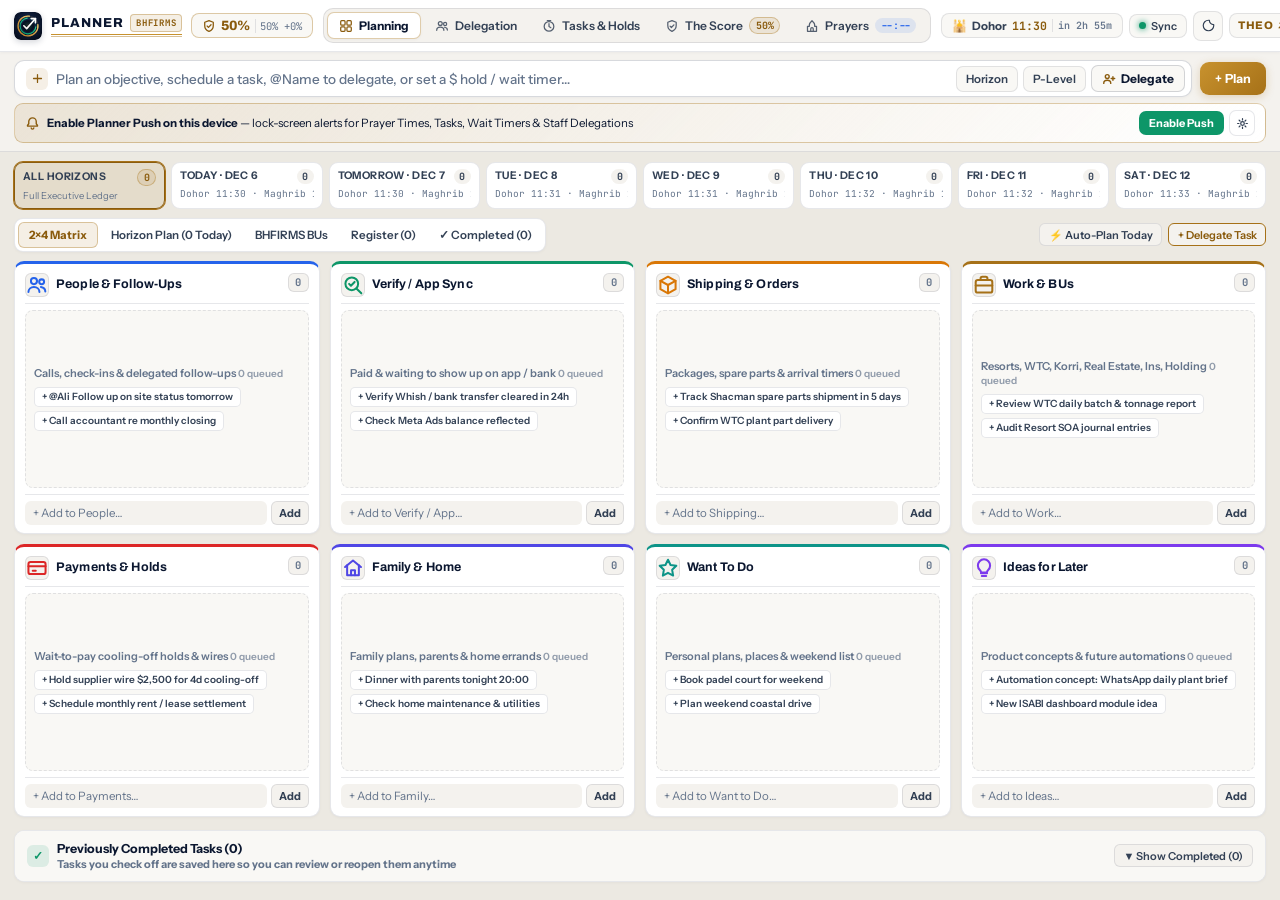
==== commit 535f4ad1: "Planner v18: fix input focus drop on initial typing, add Enter-to-add everywhere, un-shrink iPhone g" ====
--- a/index.html
+++ b/index.html
@@ -9,13 +9,13 @@
   <meta name="apple-mobile-web-app-title" content="Planner">
   <meta name="description" content="Planner — Executive Planning, Horizon Agenda, BHFIRMS Delegation &amp; Accountability, Daily 100% Score &amp; Shia Prayer Times.">
   <title>Planner — Executive Planning, Delegation, Tasks, Score &amp; Prayer Times</title>
-  <link rel="manifest" href="manifest.json?v=17">
-  <link rel="icon" type="image/svg+xml" href="icon.svg?v=17">
-  <link rel="apple-touch-icon" href="icon-180.png?v=17">
+  <link rel="manifest" href="manifest.json?v=18">
+  <link rel="icon" type="image/svg+xml" href="icon.svg?v=18">
+  <link rel="apple-touch-icon" href="icon-180.png?v=18">
   <link rel="preconnect" href="https://fonts.googleapis.com">
   <link rel="preconnect" href="https://fonts.gstatic.com" crossorigin>
   <link href="https://fonts.googleapis.com/css2?family=Archivo:wght@600;700;800&family=Instrument+Sans:wght@400;500;600;700&family=JetBrains+Mono:wght@400;500;600;700&display=swap" rel="stylesheet">
-  <link rel="stylesheet" href="css/command.css?v=17">
+  <link rel="stylesheet" href="css/command.css?v=18">
   <script id="pre">
     (() => {
       try {
@@ -40,7 +40,7 @@
     <!-- Architectural Rev 10 Top HUD Ribbon -->
     <header class="hud-ribbon" id="hud-ribbon">
       <div class="hud-left">
-        <img src="icon.svg?v=17" alt="Planner" class="hud-logo">
+        <img src="icon.svg?v=18" alt="Planner" class="hud-logo">
         <div class="hud-brand-copy">
           <div class="hud-brand-row">
             <span class="hud-brand-name">PLANNER</span>
@@ -113,7 +113,7 @@
     <!-- Pinned Executive Command, Planning & Delegation Bar -->
     <section class="capture-bar-wrap" id="capture-bar-wrap">
       <form class="capture-form" id="capture-form" autocomplete="off">
-        <div class="capture-input-shell">
+        <div class="capture-input-shell" id="capture-input-shell">
           <span class="capture-spark" aria-hidden="true">
             <svg viewBox="0 0 18 18" fill="none" stroke="currentColor" stroke-width="1.75" stroke-linecap="round"><path d="M9 3.5v11M3.5 9h11"/></svg>
           </span>
@@ -121,6 +121,7 @@
             type="text"
             id="capture-input"
             class="capture-input"
+            enterkeyhint="done"
             placeholder="Plan an objective, schedule a task, @Name to delegate, or set a $ hold / wait timer…"
           >
           <div class="capture-meta-controls">
@@ -223,7 +224,7 @@
   <!-- Toast Stack -->
   <div class="toast-stack" id="toast-stack" aria-live="polite"></div>
 
-  <script src="js/endpoints.js?v=17"></script>
-  <script src="js/app.js?v=17"></script>
+  <script src="js/endpoints.js?v=18"></script>
+  <script src="js/app.js?v=18"></script>
 </body>
 </html>
--- a/css/command.css
+++ b/css/command.css
@@ -918,6 +918,13 @@
   min-height: 0;
 }
 
+@media (max-width: 720px) {
+  #view-planning.cmd-view.is-radar-mode {
+    flex: 1 0 auto;
+    min-height: auto;
+  }
+}
+
 .cmd-view[hidden] {
   display: none !important;
 }
@@ -1176,8 +1183,18 @@
   min-height: 0;
   display: grid;
   grid-template-columns: repeat(2, minmax(0, 1fr));
-  grid-template-rows: repeat(4, minmax(128px, 1fr));
+  grid-template-rows: repeat(4, minmax(145px, 1fr));
   gap: 8px;
+}
+
+@media (max-width: 720px) {
+  .bento-radar-grid {
+    flex: 0 0 auto;
+    min-height: auto;
+    grid-template-columns: minmax(0, 1fr);
+    grid-template-rows: auto;
+    gap: 10px;
+  }
 }
 
 @media (min-width: 1024px) {
@@ -1203,6 +1220,17 @@
   box-shadow: var(--shadow-xs);
   transition: border-color 0.14s ease, box-shadow 0.14s ease;
   position: relative;
+}
+
+@media (max-width: 720px) {
+  .bento-tile {
+    min-height: 0;
+    overflow: visible;
+    padding: 11px 12px 10px 12px;
+  }
+  .bento-tile.is-empty-mobile {
+    padding: 9px 12px;
+  }
 }
 
 .bento-tile[data-cluster-tone="people"] { --tile-accent: var(--steel); }
@@ -1327,12 +1355,21 @@
   min-height: 0;
   display: flex;
   flex-direction: column;
-  gap: 4px;
+  gap: 5px;
   overflow-y: auto;
   overflow-x: hidden;
   scrollbar-width: none;
 }
 
+@media (max-width: 720px) {
+  .bento-items {
+    flex: 0 0 auto;
+    overflow: visible;
+    max-height: none;
+    gap: 6px;
+  }
+}
+
 .bento-items::-webkit-scrollbar {
   display: none;
 }
@@ -1341,16 +1378,26 @@
   flex-shrink: 0;
   display: flex;
   align-items: center;
-  gap: 6px;
-  padding: 5px 7px;
+  gap: 7px;
+  padding: 6px 8px;
   border-radius: 7px;
   background: var(--bg-subtle);
   border: 1px solid var(--border-subtle);
-  font-size: 11.5px;
-  line-height: 1.25;
+  font-size: 12px;
+  line-height: 1.3;
   min-width: 0;
   cursor: pointer;
-  transition: border-color 0.12s ease, background 0.12s ease;
+  transition: border-color 0.12s ease, background 0.12s ease, opacity 0.16s ease;
+}
+
+@media (max-width: 720px) {
+  .bento-micro-row {
+    padding: 9px 10px;
+    gap: 10px;
+    font-size: 13.5px;
+    line-height: 1.35;
+    border-radius: 8px;
+  }
 }
 
 .bento-micro-row:hover {
@@ -1366,24 +1413,49 @@
   border-left: 3px solid var(--brass-gold);
 }
 
+.bento-micro-row.is-checked {
+  background: var(--emerald-soft);
+  border-color: rgba(16, 185, 129, 0.45);
+  opacity: 0.78;
+}
+
+.bento-micro-row.is-checked .bento-micro-text {
+  text-decoration: line-through;
+  color: var(--text-muted);
+}
+
 .bento-micro-check {
-  width: 16px;
-  height: 16px;
+  width: 22px;
+  height: 22px;
   border-radius: 50%;
-  border: 1.5px solid var(--border-mid);
+  border: 1.8px solid var(--brass);
+  background: var(--bg-card);
   display: inline-flex;
   align-items: center;
   justify-content: center;
-  font-size: 9px;
+  font-size: 11px;
+  font-weight: 800;
   color: transparent;
   flex-shrink: 0;
   transition: all 0.12s ease;
-}
-
-.bento-micro-check:hover {
+  position: relative;
+}
+
+@media (max-width: 720px) {
+  .bento-micro-check {
+    width: 26px;
+    height: 26px;
+    font-size: 12.5px;
+    border-width: 2px;
+  }
+}
+
+.bento-micro-check:hover,
+.bento-micro-check.checked,
+.bento-micro-row.is-checked .bento-micro-check {
   border-color: var(--emerald);
-  background: var(--emerald-soft);
-  color: var(--emerald);
+  background: var(--emerald);
+  color: #FFFFFF;
 }
 
 .bento-micro-text {
@@ -1394,6 +1466,15 @@
   text-overflow: ellipsis;
   color: var(--text-primary);
   font-weight: 600;
+}
+
+@media (max-width: 720px) {
+  .bento-micro-text {
+    white-space: normal;
+    display: -webkit-box;
+    -webkit-line-clamp: 2;
+    -webkit-box-orient: vertical;
+  }
 }
 
 .bento-micro-meta {
@@ -2006,18 +2087,28 @@
 }
 
 .ticker-check-btn {
-  width: 20px;
-  height: 20px;
+  width: 24px;
+  height: 24px;
   border-radius: 50%;
   border: 1.8px solid var(--brass);
+  background: var(--bg-card);
   display: inline-flex;
   align-items: center;
   justify-content: center;
-  font-size: 10.5px;
+  font-size: 11.5px;
   font-weight: 800;
   color: transparent;
   flex-shrink: 0;
   transition: all 0.12s ease;
+}
+
+@media (max-width: 720px) {
+  .ticker-check-btn {
+    width: 27px;
+    height: 27px;
+    font-size: 12.5px;
+    border-width: 2px;
+  }
 }
 
 .ticker-check-btn:hover,
@@ -3649,3 +3740,61 @@
   border-color: var(--emerald);
   color: #FFFFFF;
 }
+
+/* Completed Tasks Archive & Collapsible Section */
+.completed-archive-card {
+  flex: 0 0 auto;
+  border-radius: 10px;
+  background: var(--bg-card);
+  border: 1px solid var(--border-subtle);
+  box-shadow: var(--shadow-xs);
+  overflow: hidden;
+  margin-top: 4px;
+}
+
+.completed-archive-head {
+  width: 100%;
+  padding: 9px 12px;
+  display: flex;
+  align-items: center;
+  justify-content: space-between;
+  gap: 8px;
+  background: var(--bg-subtle);
+  cursor: pointer;
+  text-align: left;
+  font-size: 12px;
+  font-weight: 700;
+  color: var(--text-secondary);
+  transition: background 0.12s ease;
+}
+
+.completed-archive-head:hover {
+  background: var(--bg-elevated);
+  color: var(--text-primary);
+}
+
+.completed-archive-body {
+  padding: 8px 10px 10px 10px;
+  border-top: 1px solid var(--border-subtle);
+  display: flex;
+  flex-direction: column;
+  gap: 6px;
+}
+
+@media (max-width: 720px) {
+  .bento-inline-form {
+    margin-top: 8px;
+    padding-top: 8px;
+    gap: 6px;
+  }
+  .bento-inline-input {
+    padding: 7px 10px;
+    min-height: 36px;
+    border-color: var(--border-subtle);
+  }
+  .bento-inline-btn {
+    height: 36px;
+    padding: 0 12px;
+    font-size: 12px;
+  }
+}
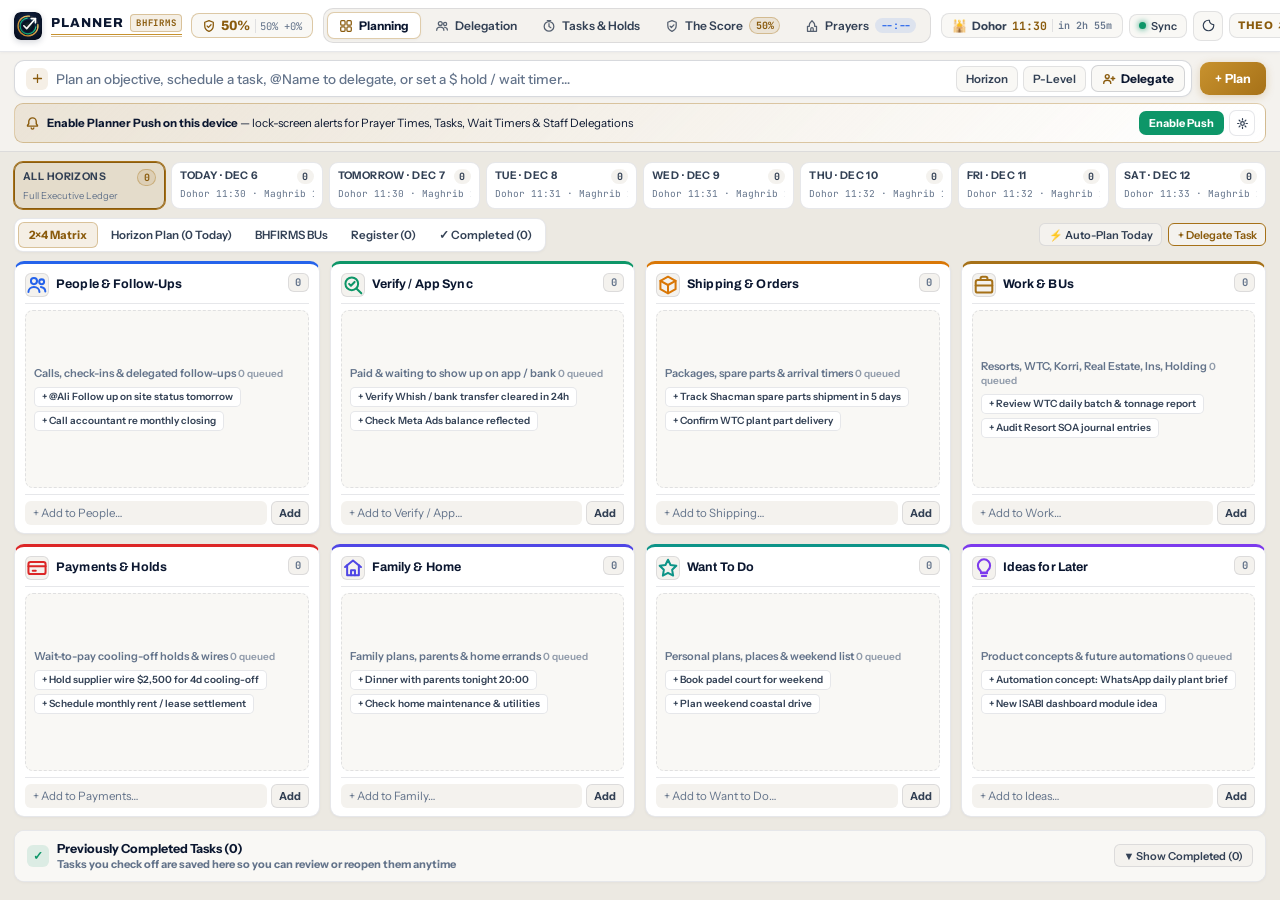
==== commit 625ef50b: "Planner v19: deduplicate Web Push timers, device IDs & SW notifications" ====
--- a/index.html
+++ b/index.html
@@ -9,13 +9,13 @@
   <meta name="apple-mobile-web-app-title" content="Planner">
   <meta name="description" content="Planner — Executive Planning, Horizon Agenda, BHFIRMS Delegation &amp; Accountability, Daily 100% Score &amp; Shia Prayer Times.">
   <title>Planner — Executive Planning, Delegation, Tasks, Score &amp; Prayer Times</title>
-  <link rel="manifest" href="manifest.json?v=18">
-  <link rel="icon" type="image/svg+xml" href="icon.svg?v=18">
-  <link rel="apple-touch-icon" href="icon-180.png?v=18">
+  <link rel="manifest" href="manifest.json?v=19">
+  <link rel="icon" type="image/svg+xml" href="icon.svg?v=19">
+  <link rel="apple-touch-icon" href="icon-180.png?v=19">
   <link rel="preconnect" href="https://fonts.googleapis.com">
   <link rel="preconnect" href="https://fonts.gstatic.com" crossorigin>
   <link href="https://fonts.googleapis.com/css2?family=Archivo:wght@600;700;800&family=Instrument+Sans:wght@400;500;600;700&family=JetBrains+Mono:wght@400;500;600;700&display=swap" rel="stylesheet">
-  <link rel="stylesheet" href="css/command.css?v=18">
+  <link rel="stylesheet" href="css/command.css?v=19">
   <script id="pre">
     (() => {
       try {
@@ -40,7 +40,7 @@
     <!-- Architectural Rev 10 Top HUD Ribbon -->
     <header class="hud-ribbon" id="hud-ribbon">
       <div class="hud-left">
-        <img src="icon.svg?v=18" alt="Planner" class="hud-logo">
+        <img src="icon.svg?v=19" alt="Planner" class="hud-logo">
         <div class="hud-brand-copy">
           <div class="hud-brand-row">
             <span class="hud-brand-name">PLANNER</span>
@@ -224,7 +224,7 @@
   <!-- Toast Stack -->
   <div class="toast-stack" id="toast-stack" aria-live="polite"></div>
 
-  <script src="js/endpoints.js?v=18"></script>
-  <script src="js/app.js?v=18"></script>
+  <script src="js/endpoints.js?v=19"></script>
+  <script src="js/app.js?v=19"></script>
 </body>
 </html>
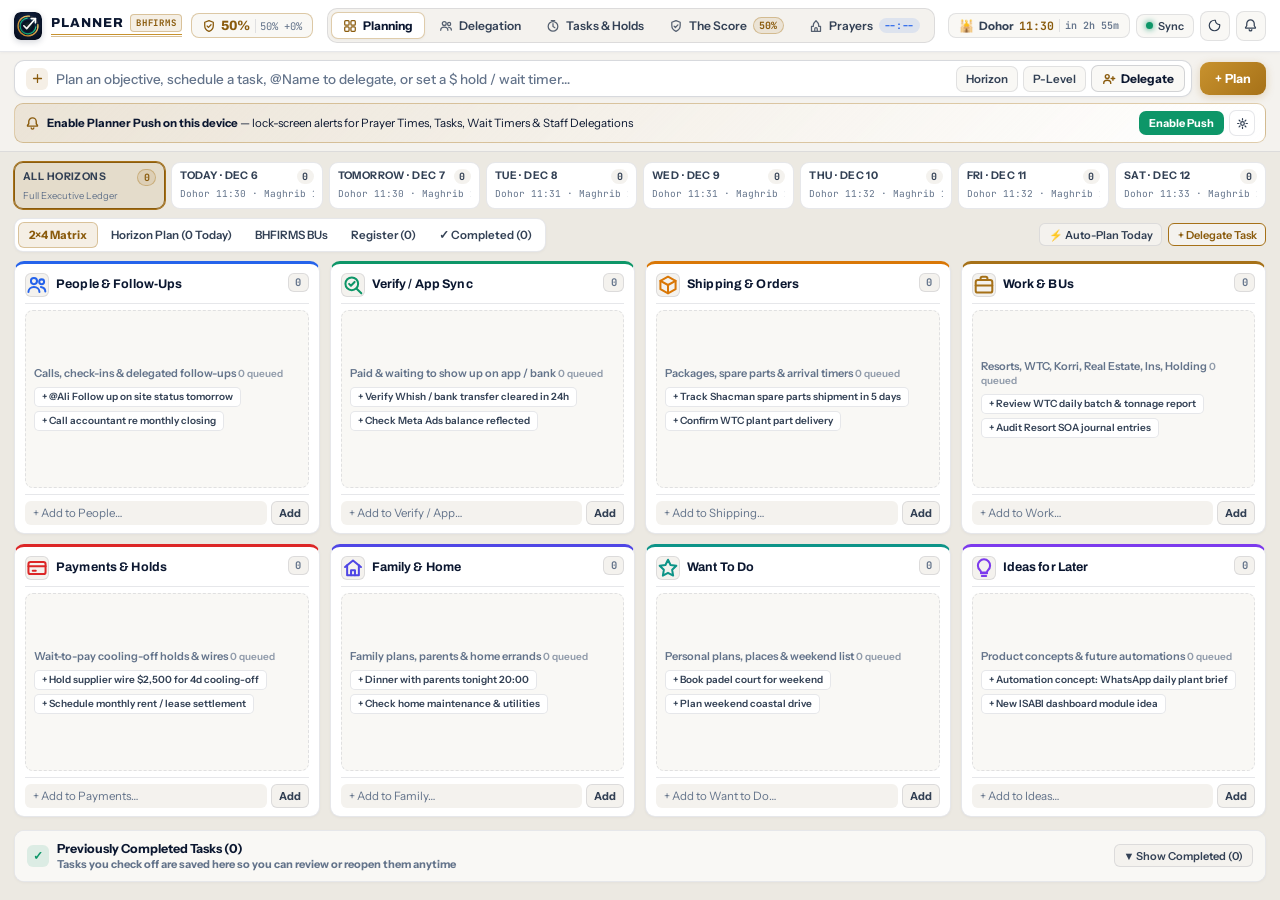
==== commit b8e59061: "v20: remove outdated THEO link from Planner header" ====
--- a/index.html
+++ b/index.html
@@ -9,13 +9,13 @@
   <meta name="apple-mobile-web-app-title" content="Planner">
   <meta name="description" content="Planner — Executive Planning, Horizon Agenda, BHFIRMS Delegation &amp; Accountability, Daily 100% Score &amp; Shia Prayer Times.">
   <title>Planner — Executive Planning, Delegation, Tasks, Score &amp; Prayer Times</title>
-  <link rel="manifest" href="manifest.json?v=19">
-  <link rel="icon" type="image/svg+xml" href="icon.svg?v=19">
-  <link rel="apple-touch-icon" href="icon-180.png?v=19">
+  <link rel="manifest" href="manifest.json?v=20">
+  <link rel="icon" type="image/svg+xml" href="icon.svg?v=20">
+  <link rel="apple-touch-icon" href="icon-180.png?v=20">
   <link rel="preconnect" href="https://fonts.googleapis.com">
   <link rel="preconnect" href="https://fonts.gstatic.com" crossorigin>
   <link href="https://fonts.googleapis.com/css2?family=Archivo:wght@600;700;800&family=Instrument+Sans:wght@400;500;600;700&family=JetBrains+Mono:wght@400;500;600;700&display=swap" rel="stylesheet">
-  <link rel="stylesheet" href="css/command.css?v=19">
+  <link rel="stylesheet" href="css/command.css?v=20">
   <script id="pre">
     (() => {
       try {
@@ -40,7 +40,7 @@
     <!-- Architectural Rev 10 Top HUD Ribbon -->
     <header class="hud-ribbon" id="hud-ribbon">
       <div class="hud-left">
-        <img src="icon.svg?v=19" alt="Planner" class="hud-logo">
+        <img src="icon.svg?v=20" alt="Planner" class="hud-logo">
         <div class="hud-brand-copy">
           <div class="hud-brand-row">
             <span class="hud-brand-name">PLANNER</span>
@@ -98,10 +98,6 @@
         <button type="button" class="hud-icon-btn" id="btn-theme-toggle" title="Toggle Dark / Light Theme" aria-label="Toggle Theme">
           <svg viewBox="0 0 20 20"><path d="M10 3a7 7 0 1 0 7 7c0-.4-.04-.8-.1-1.2A5.5 5.5 0 0 1 11.2 3.1C10.8 3.04 10.4 3 10 3z" fill="none" stroke="currentColor" stroke-width="1.6" stroke-linejoin="round"/></svg>
         </button>
-        <a href="https://husseinbdeir.github.io/theo/" target="_blank" rel="noopener" class="hud-theo-link" id="link-theo-workbench" title="Open THEO AI Session Workbench (separate PWA)">
-          <span>THEO</span>
-          <svg viewBox="0 0 14 14"><path d="M4 10l6-6M5 4h5v5" fill="none" stroke="currentColor" stroke-width="1.6" stroke-linecap="round" stroke-linejoin="round"/></svg>
-        </a>
         <button type="button" class="hud-icon-btn hud-notif-btn" id="btn-push-toggle" title="Notifications &amp; Lock-Screen Push Settings" aria-label="Notifications">
           <svg viewBox="0 0 20 20"><path d="M10 2.5a5 5 0 0 0-5 5v2.8l-1.6 2.4a.6.6 0 0 0 .5.9h12.2a.6.6 0 0 0 .5-.9L15 10.3V7.5a5 5 0 0 0-5-5zm-1.8 13a1.8 1.8 0 0 0 3.6 0" fill="none" stroke="currentColor" stroke-width="1.65" stroke-linecap="round" stroke-linejoin="round"/></svg>
           <span class="push-dot" id="push-dot" hidden></span>
@@ -224,7 +220,7 @@
   <!-- Toast Stack -->
   <div class="toast-stack" id="toast-stack" aria-live="polite"></div>
 
-  <script src="js/endpoints.js?v=19"></script>
-  <script src="js/app.js?v=19"></script>
+  <script src="js/endpoints.js?v=20"></script>
+  <script src="js/app.js?v=20"></script>
 </body>
 </html>
--- a/css/command.css
+++ b/css/command.css
@@ -498,27 +498,6 @@
   z-index: 3;
 }
 
-.hud-theo-link {
-  display: inline-flex;
-  align-items: center;
-  gap: 3px;
-  padding: 4px 8px;
-  border-radius: 8px;
-  background: var(--bg-subtle);
-  border: 1px solid var(--border-subtle);
-  color: var(--brass-bright);
-  font-family: 'Archivo', sans-serif;
-  font-size: 11px;
-  font-weight: 800;
-  letter-spacing: 0.04em;
-  text-decoration: none;
-}
-
-.hud-theo-link svg {
-  width: 11px;
-  height: 11px;
-}
-
 @media (max-width: 640px) {
   .hud-ribbon {
     padding: max(6px, env(safe-area-inset-top, 6px)) 10px 6px 10px;
@@ -547,10 +526,6 @@
   }
   #sync-label {
     display: none;
-  }
-  .hud-theo-link {
-    padding: 4px 6px;
-    font-size: 10.5px;
   }
 }
 
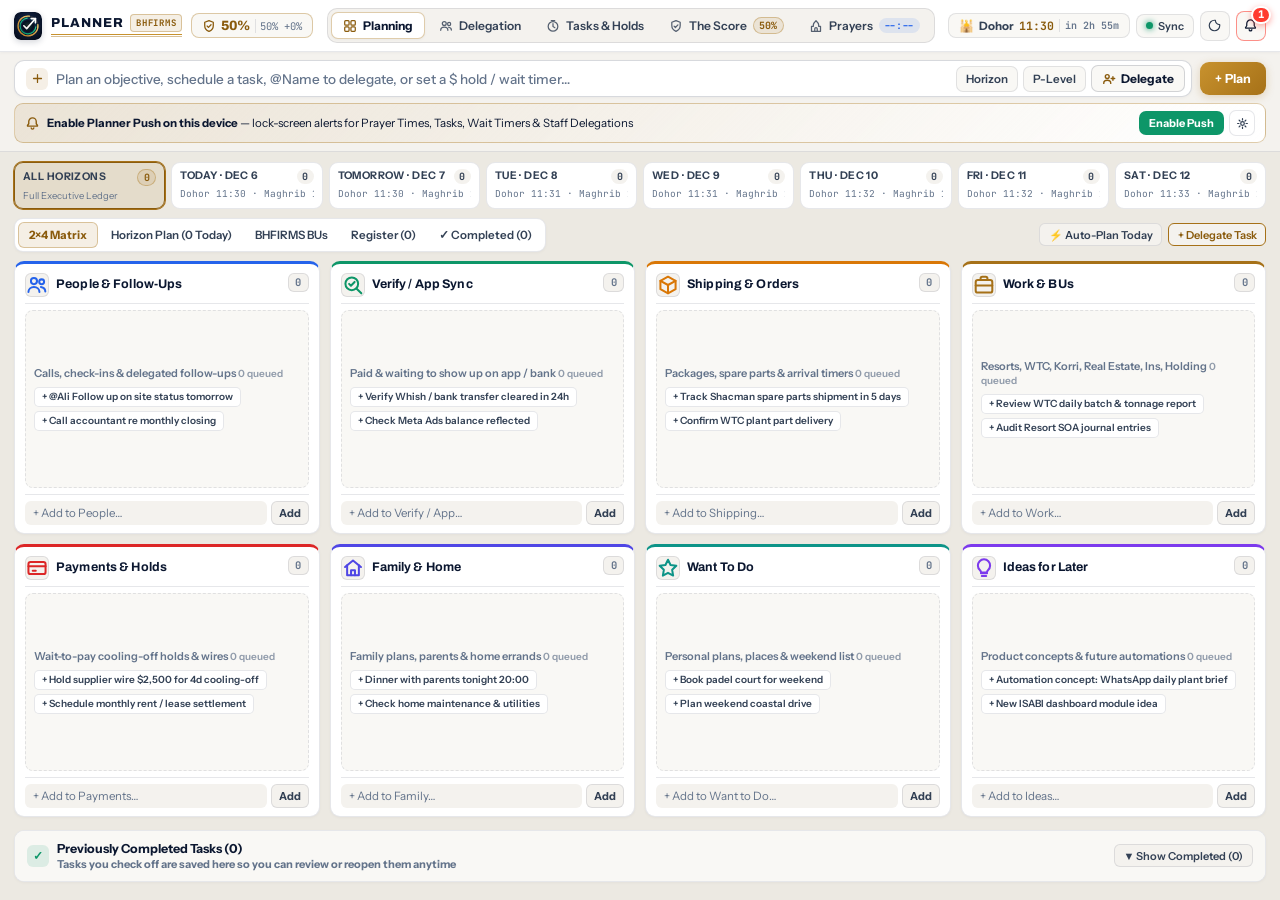
==== commit d56c3451: "v22: reliable 4-day Shia prayer cloud push sync, op:get_control & offline prayer inbox backfill" ====
--- a/index.html
+++ b/index.html
@@ -9,13 +9,13 @@
   <meta name="apple-mobile-web-app-title" content="Planner">
   <meta name="description" content="Planner — Executive Planning, Horizon Agenda, BHFIRMS Delegation &amp; Accountability, Daily 100% Score &amp; Shia Prayer Times.">
   <title>Planner — Executive Planning, Delegation, Tasks, Score &amp; Prayer Times</title>
-  <link rel="manifest" href="manifest.json?v=20">
-  <link rel="icon" type="image/svg+xml" href="icon.svg?v=20">
-  <link rel="apple-touch-icon" href="icon-180.png?v=20">
+  <link rel="manifest" href="manifest.json?v=22">
+  <link rel="icon" type="image/svg+xml" href="icon.svg?v=22">
+  <link rel="apple-touch-icon" href="icon-180.png?v=22">
   <link rel="preconnect" href="https://fonts.googleapis.com">
   <link rel="preconnect" href="https://fonts.gstatic.com" crossorigin>
   <link href="https://fonts.googleapis.com/css2?family=Archivo:wght@600;700;800&family=Instrument+Sans:wght@400;500;600;700&family=JetBrains+Mono:wght@400;500;600;700&display=swap" rel="stylesheet">
-  <link rel="stylesheet" href="css/command.css?v=20">
+  <link rel="stylesheet" href="css/command.css?v=22">
   <script id="pre">
     (() => {
       try {
@@ -40,7 +40,7 @@
     <!-- Architectural Rev 10 Top HUD Ribbon -->
     <header class="hud-ribbon" id="hud-ribbon">
       <div class="hud-left">
-        <img src="icon.svg?v=20" alt="Planner" class="hud-logo">
+        <img src="icon.svg?v=22" alt="Planner" class="hud-logo">
         <div class="hud-brand-copy">
           <div class="hud-brand-row">
             <span class="hud-brand-name">PLANNER</span>
@@ -220,7 +220,7 @@
   <!-- Toast Stack -->
   <div class="toast-stack" id="toast-stack" aria-live="polite"></div>
 
-  <script src="js/endpoints.js?v=20"></script>
-  <script src="js/app.js?v=20"></script>
+  <script src="js/endpoints.js?v=22"></script>
+  <script src="js/app.js?v=22"></script>
 </body>
 </html>
